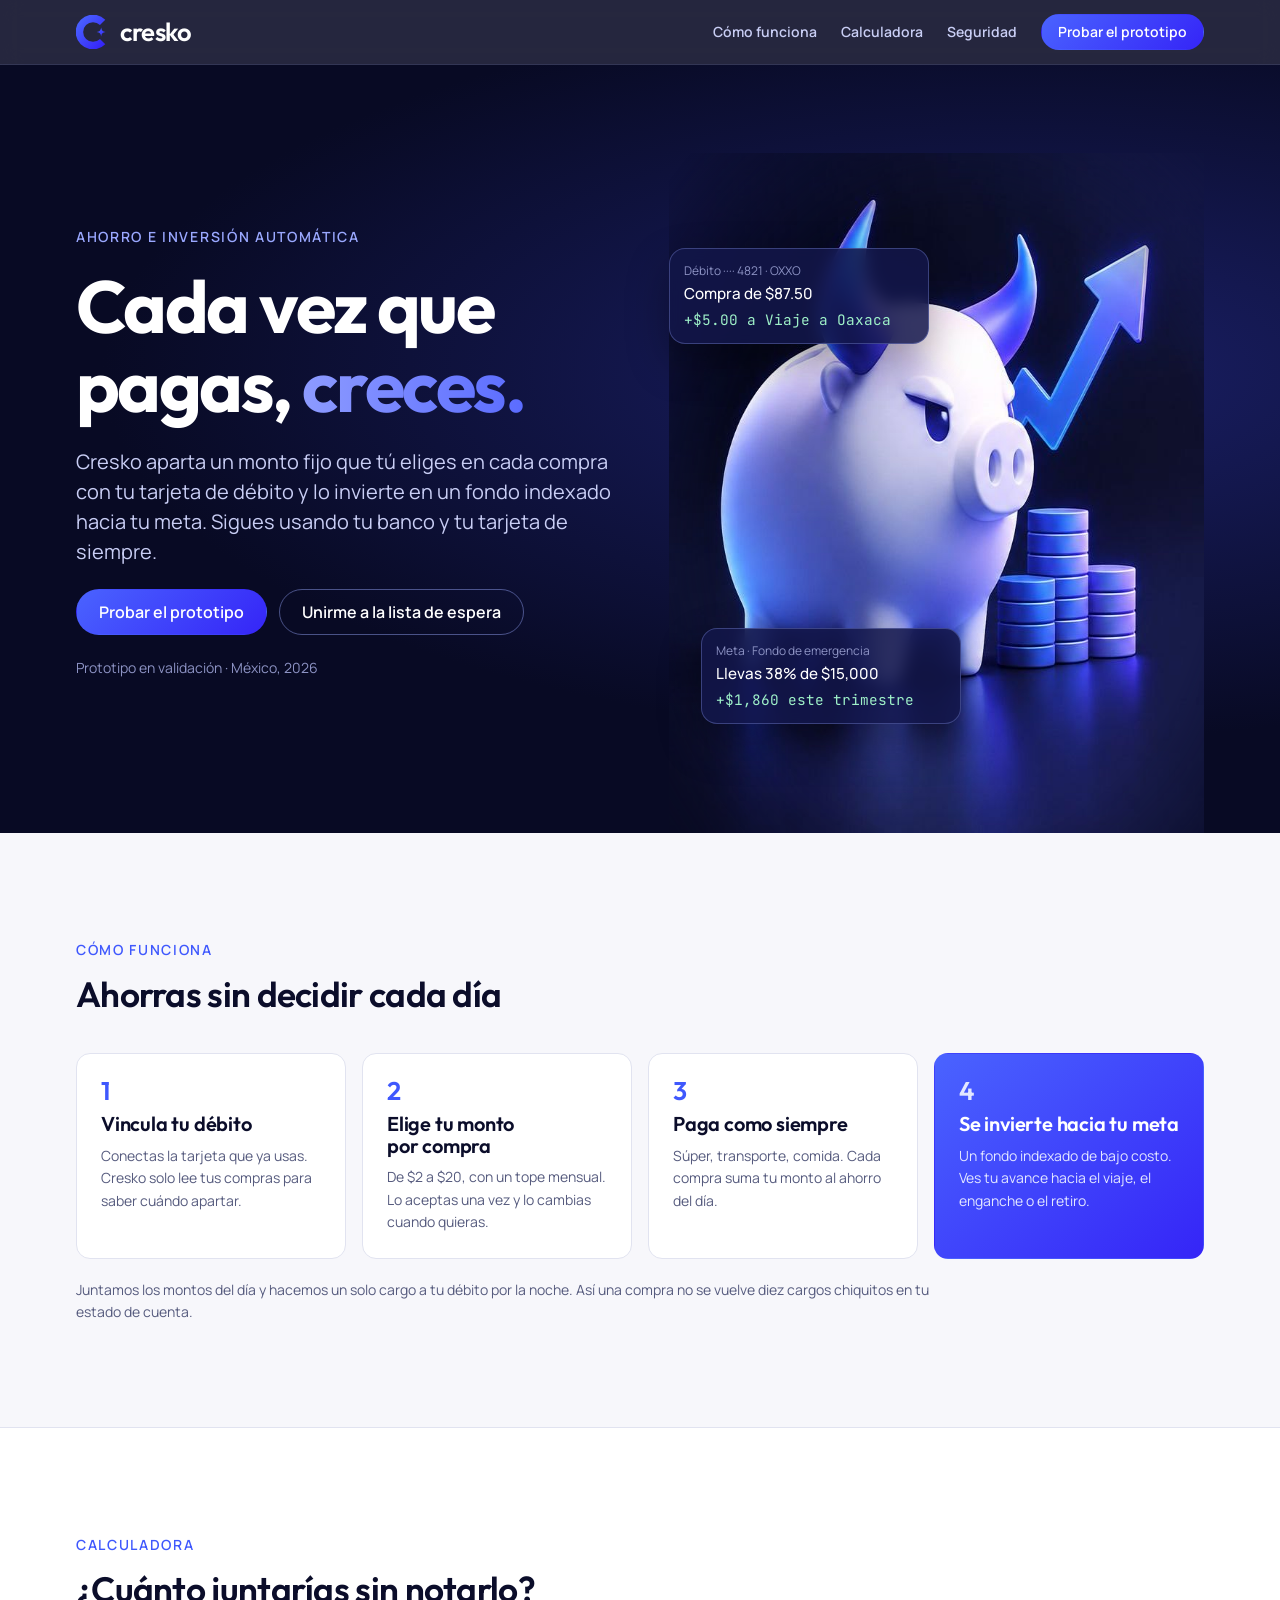
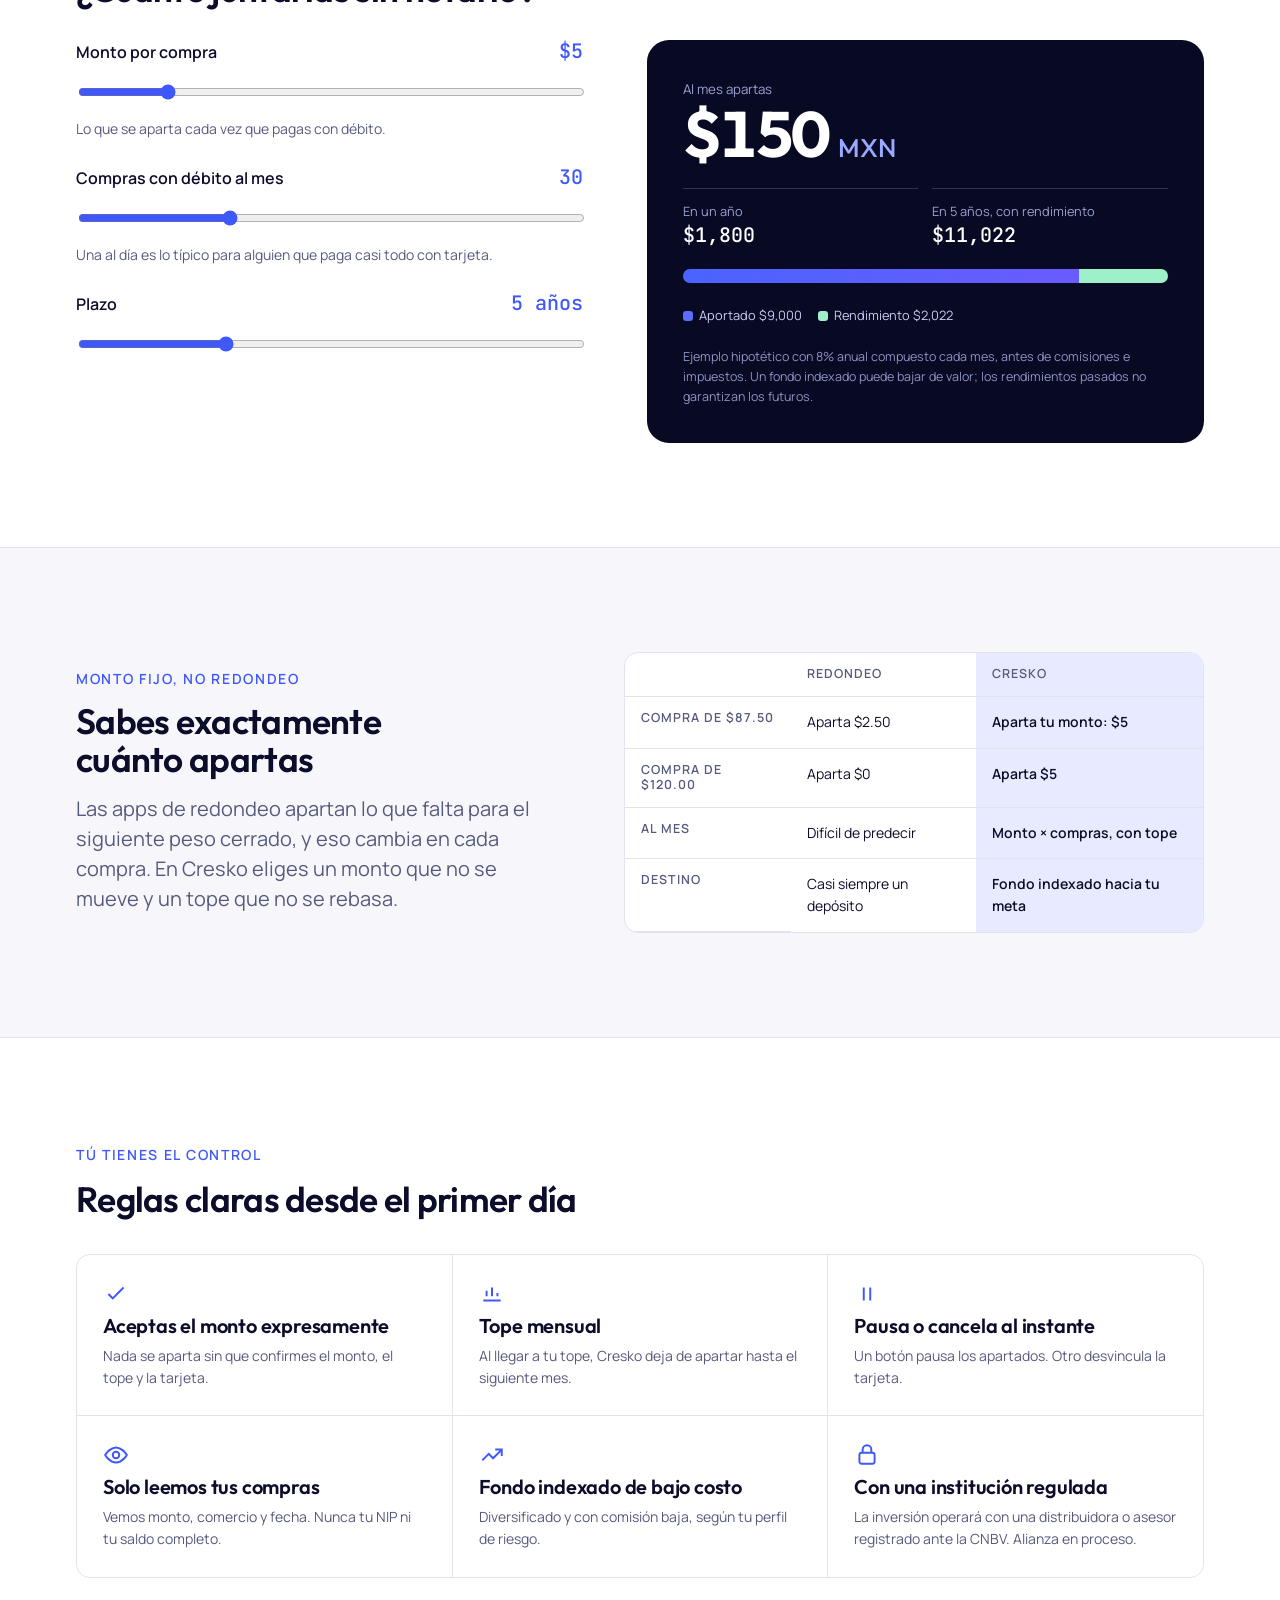
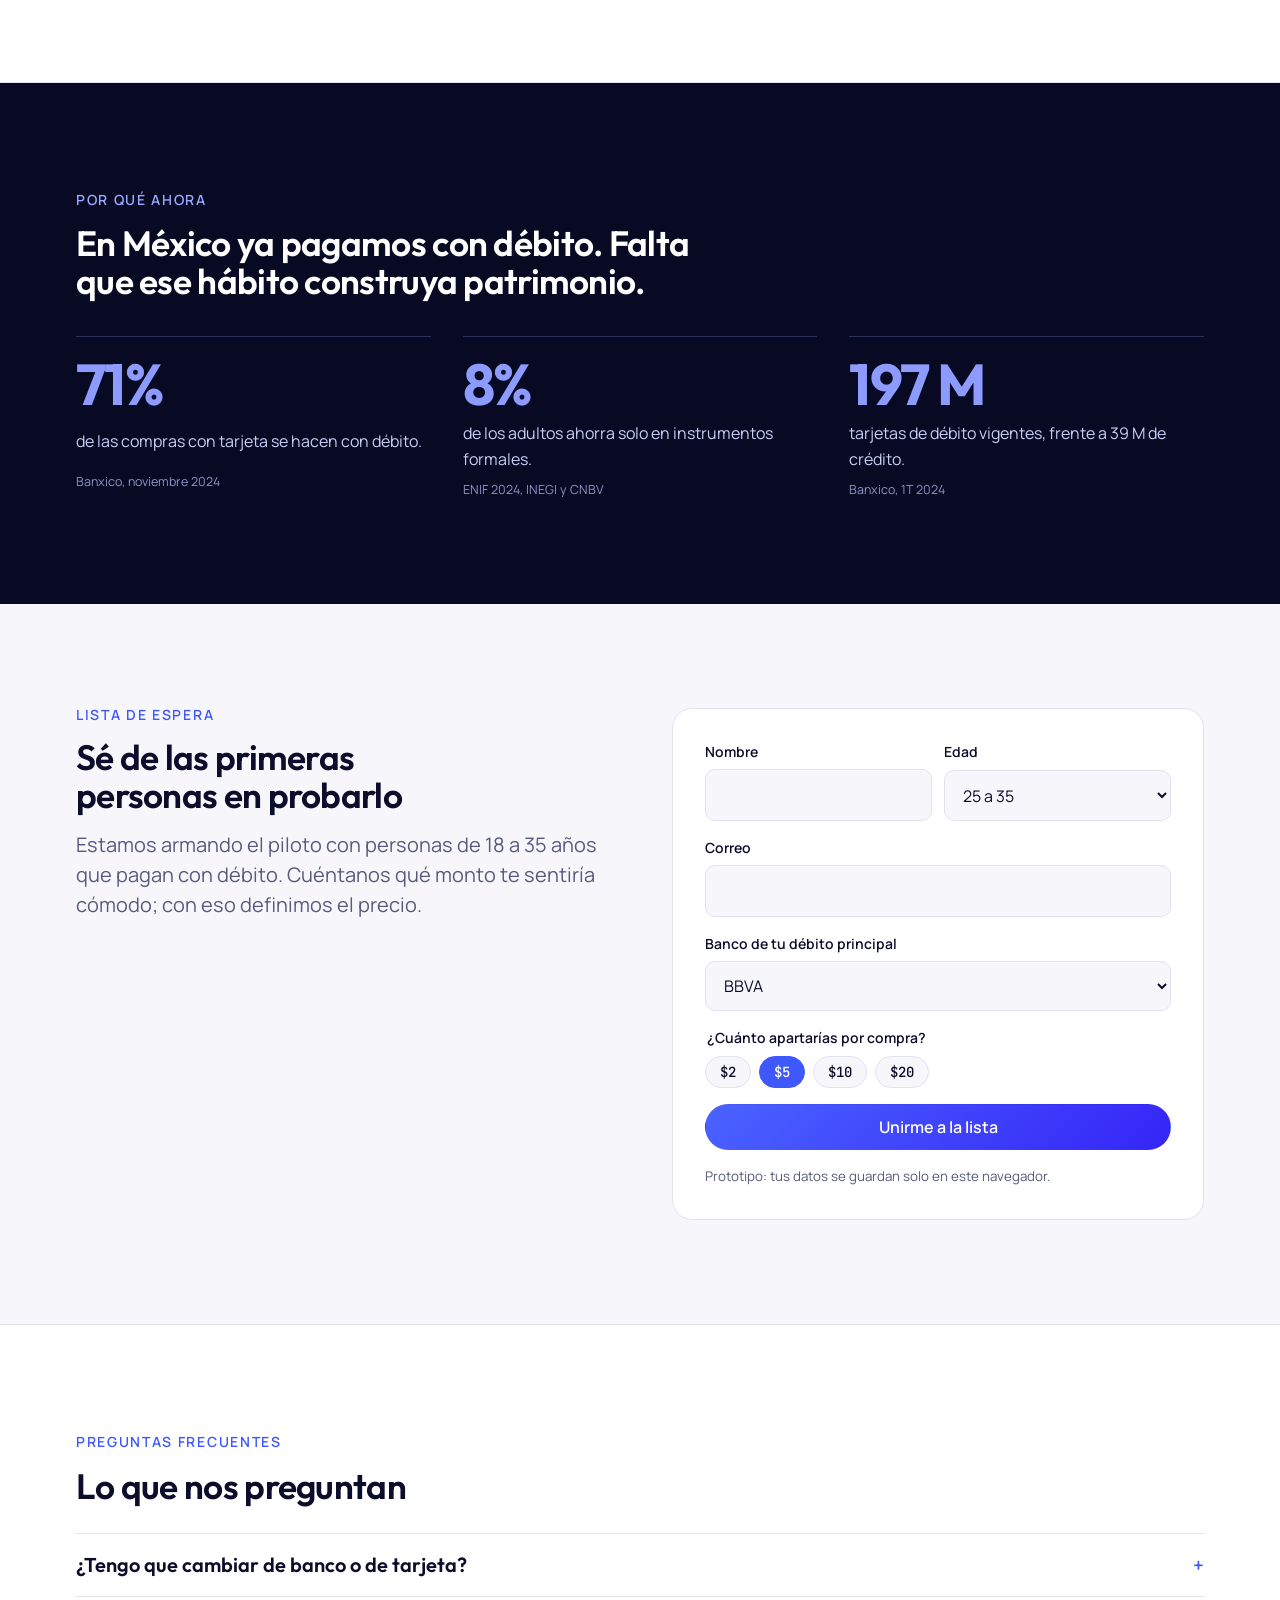
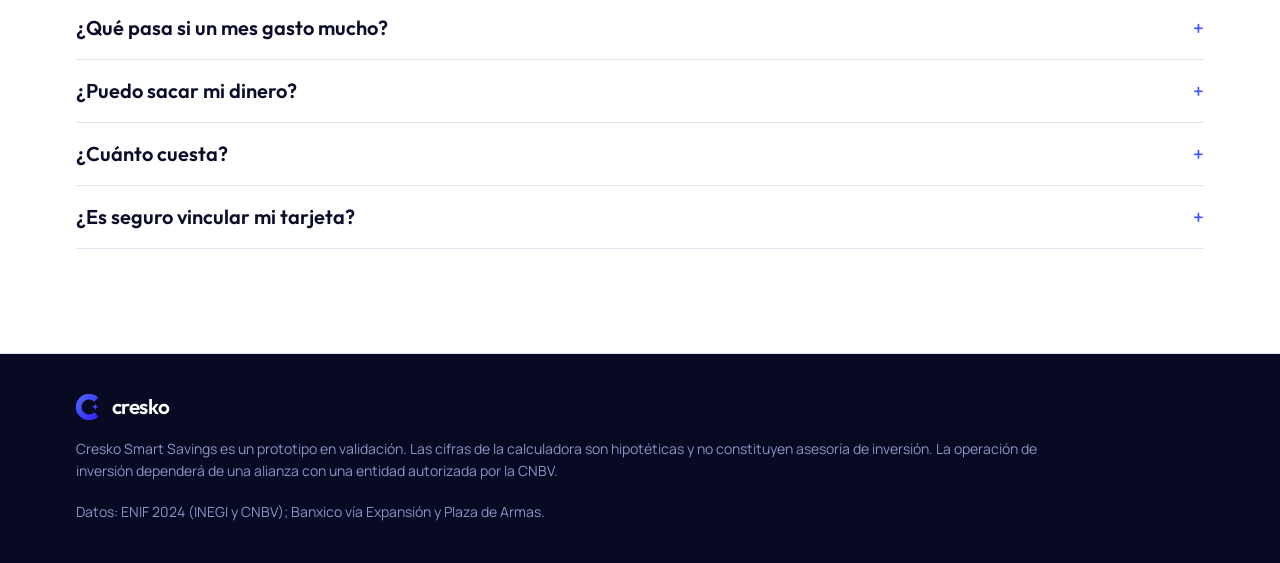
==== index.html @ 0ebad661 "Sitio web y MVP de Cresko Smart Savings (propuesta 3: vincular débito existente) Landing con calcula" ====
<!doctype html>
<html lang="es">
<head>
<meta charset="utf-8">
<meta name="viewport" content="width=device-width, initial-scale=1, viewport-fit=cover">
<title>Cresko Smart Savings</title>
<meta name="claude:viewport-fit-sides" content="cover">
<meta name="description" content="Cresko aparta un monto fijo que tú eliges en cada compra con débito y lo invierte en un fondo indexado hacia tu meta.">
<link rel="icon" href="assets/logo-mark.svg" type="image/svg+xml">
<link rel="preconnect" href="https://fonts.googleapis.com">
<link rel="preconnect" href="https://fonts.gstatic.com" crossorigin>
<link rel="stylesheet" href="https://fonts.googleapis.com/css2?family=Outfit:wght@400;500;600;700&family=Manrope:wght@400;500;600;700&family=JetBrains+Mono:wght@500&display=swap">
<style>
/* Layout: banda nocturna con la mascota como tesis, luego secciones claras en una retícula de 12 columnas; la calculadora es el momento interactivo. */
:root {
  --navy: #080A24;        /* noche Cresko: fondo de la mascota */
  --navy-2: #13174A;
  --blue: #3F58FD;        /* azul Cresko */
  --violet: #3525F7;      /* índigo del logo */
  --glow: #9AA8FF;
  --paper: #F7F7FB;
  --surface: #FFFFFF;
  --ink: #0B0D2A;
  --muted: #565B7E;
  --line: #E1E3F0;
  --accent: var(--blue);
  --accent-soft: #E8EBFF;
  --on-accent: #FFFFFF;
  --good: #11865B;
  --font-display: "Outfit", "Avenir Next", "Segoe UI", system-ui, sans-serif;
  --font-body: "Manrope", "Segoe UI", system-ui, sans-serif;
  --font-data: "JetBrains Mono", ui-monospace, "SFMono-Regular", Menlo, monospace;
  --step--1: 0.875rem; --step-0: 1rem; --step-1: 1.25rem; --step-2: 1.6rem; --step-3: 2.2rem; --step-4: clamp(2.6rem, 6vw, 4.6rem);
  --r: 14px;
}
@media (prefers-color-scheme: dark) {
  :root:not([data-theme="light"]) {
    --paper: #0A0C22; --surface: #12153A; --ink: #EEF0FF; --muted: #A3A8CC; --line: #262A5C;
    --accent: #6F82FF; --accent-soft: #1C2160; --good: #3DD69A; color-scheme: dark;
  }
}
:root[data-theme="dark"] {
  --paper: #0A0C22; --surface: #12153A; --ink: #EEF0FF; --muted: #A3A8CC; --line: #262A5C;
  --accent: #6F82FF; --accent-soft: #1C2160; --good: #3DD69A; color-scheme: dark;
}
* { box-sizing: border-box; }
[hidden] { display: none !important; }
html { scroll-behavior: smooth; }
@media (prefers-reduced-motion: reduce) { html { scroll-behavior: auto; } *, *::before, *::after { animation: none !important; transition: none !important; } }
body { margin: 0; background: var(--paper); color: var(--ink); font: 400 var(--step-0)/1.6 var(--font-body); -webkit-font-smoothing: antialiased; }
img { max-width: 100%; display: block; }
a { color: inherit; }
h1, h2, h3 { font-family: var(--font-display); font-weight: 600; line-height: 1.08; letter-spacing: -0.02em; margin: 0; text-wrap: balance; }
h2 { font-size: var(--step-3); }
h3 { font-size: var(--step-1); letter-spacing: -0.01em; }
p { margin: 0; }
.wrap { max-width: 1160px; margin: 0 auto; padding-left: max(16px, env(safe-area-inset-left, 0px)); padding-right: max(16px, env(safe-area-inset-right, 0px)); }
.eyebrow { font: 600 var(--step--1)/1 var(--font-body); letter-spacing: 0.12em; text-transform: uppercase; color: var(--accent); }
.lede { color: var(--muted); font-size: var(--step-1); line-height: 1.5; max-width: 34em; }
.btn { display: inline-flex; align-items: center; gap: 8px; padding: 14px 22px; border-radius: 999px; font: 600 var(--step-0)/1 var(--font-body); text-decoration: none; border: 1.5px solid transparent; cursor: pointer; transition: transform .15s ease, background .15s ease; }
.btn:hover { transform: translateY(-1px); }
.btn:focus-visible, input:focus-visible, select:focus-visible, summary:focus-visible { outline: 3px solid var(--glow); outline-offset: 2px; }
.btn-primary { background: linear-gradient(135deg, #4A63FF, var(--violet)); color: #fff; }
.btn-ghost { border-color: rgba(154,168,255,.45); color: #fff; }
.btn-line { border-color: var(--line); color: var(--ink); background: var(--surface); }
section { padding-block: clamp(56px, 9vw, 104px); }

/* Header */
.top { position: sticky; top: env(safe-area-inset-top, 0px); z-index: 10; background: color-mix(in srgb, var(--navy) 88%, transparent); backdrop-filter: blur(10px); border-bottom: 1px solid rgba(154,168,255,.12); }
.top .wrap { display: flex; align-items: center; justify-content: space-between; gap: 16px; padding-block: 14px; }
.brand { display: flex; align-items: center; gap: 10px; text-decoration: none; color: #fff; font: 600 1.6rem/1 var(--font-display); letter-spacing: -0.03em; }
.brand img { width: 34px; height: 34px; }
.top nav { display: flex; gap: 24px; align-items: center; }
.top nav a { color: #C9CEF5; text-decoration: none; font-size: var(--step--1); font-weight: 600; }
.top nav a:hover { color: #fff; }
.top nav .btn { padding: 10px 16px; font-size: var(--step--1); color: #fff; }
@media (max-width: 760px) { .top nav a:not(.btn) { display: none; } }

/* Hero */
.hero { background: radial-gradient(120% 80% at 80% 40%, #1A1F66 0%, var(--navy) 60%); color: #fff; padding-block: clamp(40px, 7vw, 88px) 0; overflow: hidden; }
.hero .wrap { display: grid; grid-template-columns: 1.05fr 1fr; gap: 32px; align-items: center; }
.hero-copy { display: grid; gap: 22px; min-width: 0; padding-bottom: clamp(40px, 6vw, 80px); }
.hero .eyebrow { color: var(--glow); }
.hero h1 { font-size: var(--step-4); font-weight: 700; letter-spacing: -0.035em; }
.hero h1 em { font-style: normal; background: linear-gradient(90deg, #8D9BFF, #5B6CFF); -webkit-background-clip: text; background-clip: text; color: transparent; }
.hero p { color: #C9CEF5; font-size: var(--step-1); line-height: 1.5; max-width: 30em; }
.cta-row { display: flex; flex-wrap: wrap; gap: 12px; }
.hero-note { font-size: var(--step--1); color: #8D93C4; }
.hero-art { position: relative; min-width: 0; align-self: end; }
.hero-art img { width: 100%; max-width: 560px; margin-left: auto; mask-image: radial-gradient(75% 75% at 55% 55%, #000 62%, transparent 100%); -webkit-mask-image: radial-gradient(75% 75% at 55% 55%, #000 62%, transparent 100%); }
.ping { position: absolute; left: 0; top: 14%; background: rgba(19,23,74,.86); border: 1px solid rgba(154,168,255,.3); backdrop-filter: blur(8px); border-radius: 16px; padding: 12px 14px; display: grid; gap: 4px; width: min(260px, 70%); box-shadow: 0 18px 40px rgba(0,0,0,.35); animation: rise .7s .3s both ease-out; }
.ping.two { top: auto; bottom: 16%; left: 6%; animation-delay: .6s; }
.ping small { color: #8D93C4; font-size: 0.75rem; }
.ping b { font: 500 0.95rem/1.3 var(--font-body); color: #fff; }
.ping .amt { font-family: var(--font-data); color: #9EF0C8; font-size: 0.9rem; }
@keyframes rise { from { transform: translateY(10px); } to { transform: none; } }
@media (max-width: 860px) { .hero .wrap { grid-template-columns: 1fr; } .hero-copy { padding-bottom: 0; } .hero-art img { margin: 0 auto; } }

/* Steps */
.steps { display: grid; grid-template-columns: repeat(4, 1fr); gap: 16px; margin-top: 40px; counter-reset: s; }
.step { background: var(--surface); border: 1px solid var(--line); border-radius: var(--r); padding: 24px; display: grid; gap: 10px; align-content: start; min-width: 0; }
.step::before { counter-increment: s; content: counter(s); font: 600 var(--step-2)/1 var(--font-display); color: var(--accent); }
.step p { color: var(--muted); font-size: var(--step--1); }
.step.final { background: linear-gradient(140deg, #4A63FF, var(--violet)); border-color: transparent; color: #fff; }
.step.final::before, .step.final p { color: #E3E7FF; }
@media (max-width: 900px) { .steps { grid-template-columns: repeat(2, 1fr); } }
@media (max-width: 520px) { .steps { grid-template-columns: 1fr; } }
.batch-note { margin-top: 20px; color: var(--muted); font-size: var(--step--1); max-width: 62em; }

/* Calculadora */
.calc { background: var(--surface); border-block: 1px solid var(--line); }
.calc-grid { display: grid; grid-template-columns: 1fr 1.1fr; gap: clamp(24px, 5vw, 64px); align-items: start; margin-top: 32px; }
.controls { display: grid; gap: 26px; min-width: 0; }
.ctl { display: grid; gap: 10px; }
.ctl-head { display: flex; justify-content: space-between; align-items: baseline; gap: 12px; }
.ctl label { font-weight: 600; }
.ctl output { font: 500 var(--step-1)/1 var(--font-data); color: var(--accent); font-variant-numeric: tabular-nums; }
.ctl small { color: var(--muted); font-size: var(--step--1); }
input[type=range] { width: 100%; accent-color: var(--blue); height: 28px; }
.result { background: var(--navy); color: #fff; border-radius: 22px; padding: clamp(22px, 4vw, 36px); display: grid; gap: 22px; min-width: 0; }
.result .big { font: 700 clamp(2.6rem, 7vw, 4rem)/1 var(--font-display); letter-spacing: -0.03em; font-variant-numeric: tabular-nums; }
.result .big span { font-size: 0.4em; color: var(--glow); font-weight: 500; letter-spacing: 0; }
.kpis { display: grid; grid-template-columns: repeat(2, 1fr); gap: 14px; }
.kpi { border-top: 1px solid rgba(154,168,255,.25); padding-top: 12px; display: grid; gap: 2px; }
.kpi small { color: #9AA0D0; font-size: 0.8rem; }
.kpi b { font: 500 var(--step-1)/1.2 var(--font-data); font-variant-numeric: tabular-nums; }
.bar { display: flex; height: 14px; border-radius: 999px; overflow: hidden; background: #1E2363; }
.bar i { display: block; height: 100%; }
.bar .in { background: linear-gradient(90deg, #4A63FF, #6A5BFF); }
.bar .gr { background: #9EF0C8; }
.legend { display: flex; flex-wrap: wrap; gap: 16px; font-size: 0.8rem; color: #C9CEF5; }
.legend span::before { content: ""; display: inline-block; width: 10px; height: 10px; border-radius: 3px; margin-right: 6px; vertical-align: -1px; background: #5B6CFF; }
.legend span.g::before { background: #9EF0C8; }
.fine { font-size: 0.78rem; color: #8D93C4; }
@media (max-width: 860px) { .calc-grid { grid-template-columns: 1fr; } }

/* Comparación */
.split { display: grid; grid-template-columns: 1fr 1.2fr; gap: clamp(24px, 5vw, 64px); align-items: center; }
.split > * { min-width: 0; }
.table-wrap { overflow-x: auto; border: 1px solid var(--line); border-radius: var(--r); background: var(--surface); }
table { border-collapse: collapse; width: 100%; min-width: 460px; font-size: var(--step--1); }
th, td { text-align: left; padding: 14px 16px; border-bottom: 1px solid var(--line); vertical-align: top; }
tr:last-child td { border-bottom: 0; }
th { font: 600 0.78rem/1.2 var(--font-body); letter-spacing: .08em; text-transform: uppercase; color: var(--muted); }
th.us, td.us { background: var(--accent-soft); }
td.us { font-weight: 600; }
@media (max-width: 860px) { .split { grid-template-columns: minmax(0, 1fr); } }
@media (max-width: 520px) { table { min-width: 0; } th, td { padding: 12px 10px; } }

/* Confianza */
.trust { display: grid; grid-template-columns: repeat(3, 1fr); gap: 1px; background: var(--line); border: 1px solid var(--line); border-radius: var(--r); overflow: hidden; margin-top: 36px; }
.trust div { background: var(--surface); padding: 26px; display: grid; gap: 8px; align-content: start; }
.trust p { color: var(--muted); font-size: var(--step--1); }
.trust svg { width: 26px; height: 26px; color: var(--accent); }
@media (max-width: 860px) { .trust { grid-template-columns: 1fr 1fr; } }
@media (max-width: 520px) { .trust { grid-template-columns: 1fr; } }

/* Datos */
.data { background: var(--navy); color: #fff; }
.data .eyebrow { color: var(--glow); }
.figs { display: grid; grid-template-columns: repeat(3, 1fr); gap: 32px; margin-top: 36px; }
.fig { display: grid; gap: 8px; border-top: 1px solid rgba(154,168,255,.25); padding-top: 18px; }
.fig b { font: 700 clamp(2.6rem, 6vw, 3.6rem)/1 var(--font-display); letter-spacing: -0.03em; color: #8D9BFF; }
.fig p { color: #C9CEF5; }
.fig small { color: #8D93C4; font-size: 0.78rem; }
@media (max-width: 760px) { .figs { grid-template-columns: 1fr; gap: 24px; } }

/* Lista de espera */
.wait { display: grid; grid-template-columns: 1fr 1fr; gap: clamp(24px, 5vw, 64px); align-items: start; }
.wait > * { min-width: 0; }
form { background: var(--surface); border: 1px solid var(--line); border-radius: 20px; padding: clamp(20px, 4vw, 32px); display: grid; gap: 16px; }
.field { display: grid; gap: 6px; }
.field label { font-weight: 600; font-size: var(--step--1); }
.field input, .field select { font: inherit; padding: 12px 14px; border-radius: 10px; border: 1px solid var(--line); background: var(--paper); color: var(--ink); width: 100%; }
.row2 { display: grid; grid-template-columns: 1fr 1fr; gap: 12px; }
@media (max-width: 520px) { .row2 { grid-template-columns: 1fr; } .wait { grid-template-columns: 1fr; } }
@media (max-width: 860px) { .wait { grid-template-columns: 1fr; } }
.chips { display: flex; flex-wrap: wrap; gap: 8px; position: relative; }
.chips input { position: absolute; left: 0; top: 0; width: 1px; height: 1px; opacity: 0; pointer-events: none; }
.chips label { padding: 8px 14px; border-radius: 999px; border: 1px solid var(--line); cursor: pointer; font: 500 var(--step--1)/1 var(--font-data); background: var(--paper); }
.chips input:checked + label { background: var(--accent); border-color: var(--accent); color: var(--on-accent); }
.chips input:focus-visible + label { outline: 3px solid var(--glow); outline-offset: 2px; }
.ok { display: flex; gap: 12px; align-items: center; padding: 14px; border-radius: 12px; background: var(--accent-soft); font-weight: 600; }
.err { color: #C3373B; font-size: var(--step--1); }

/* FAQ */
.faq { display: grid; gap: 0; margin-top: 28px; border-top: 1px solid var(--line); }
details { border-bottom: 1px solid var(--line); padding-block: 18px; }
summary { cursor: pointer; font: 600 var(--step-1)/1.3 var(--font-display); list-style: none; display: flex; justify-content: space-between; gap: 16px; }
summary::after { content: "+"; color: var(--accent); font-weight: 400; }
details[open] summary::after { content: "–"; }
details p { color: var(--muted); margin-top: 10px; max-width: 62em; }

footer { background: var(--navy); color: #8D93C4; font-size: var(--step--1); padding-block: 40px; }
footer .wrap { display: grid; gap: 18px; }
footer .brand { font-size: 1.3rem; }
footer p { max-width: 70em; }
</style>
</head>
<body>

<header class="top">
  <div class="wrap">
    <a class="brand" href="#inicio" aria-label="Cresko, inicio"><img src="assets/logo-mark.svg" alt="">cresko</a>
    <nav aria-label="Principal">
      <a href="#como-funciona">Cómo funciona</a>
      <a href="#calculadora">Calculadora</a>
      <a href="#confianza">Seguridad</a>
      <a class="btn btn-primary" href="app/index.html">Probar el prototipo</a>
    </nav>
  </div>
</header>

<main id="inicio">
  <section class="hero" aria-labelledby="h-hero">
    <div class="wrap">
      <div class="hero-copy">
        <span class="eyebrow">Ahorro e inversión automática</span>
        <h1 id="h-hero">Cada vez que pagas, <em>creces.</em></h1>
        <p>Cresko aparta un monto fijo que tú eliges en cada compra con tu tarjeta de débito y lo invierte en un fondo indexado hacia tu meta. Sigues usando tu banco y tu tarjeta de siempre.</p>
        <div class="cta-row">
          <a class="btn btn-primary" href="app/index.html">Probar el prototipo</a>
          <a class="btn btn-ghost" href="#lista">Unirme a la lista de espera</a>
        </div>
        <span class="hero-note">Prototipo en validación · México, 2026</span>
      </div>
      <div class="hero-art">
        <img src="assets/mascota.jpg" alt="La mascota de Cresko: una alcancía con cuernos de toro junto a pilas de monedas y una flecha que sube" width="736" height="680">
        <div class="ping" aria-hidden="true">
          <small>Débito ···· 4821 · OXXO</small>
          <b>Compra de $87.50</b>
          <span class="amt">+$5.00 a Viaje a Oaxaca</span>
        </div>
        <div class="ping two" aria-hidden="true">
          <small>Meta · Fondo de emergencia</small>
          <b>Llevas 38% de $15,000</b>
          <span class="amt">+$1,860 este trimestre</span>
        </div>
      </div>
    </div>
  </section>

  <section id="como-funciona" aria-labelledby="h-how">
    <div class="wrap">
      <span class="eyebrow">Cómo funciona</span>
      <h2 id="h-how" style="margin-top:12px">Ahorras sin decidir cada día</h2>
      <div class="steps">
        <div class="step"><h3>Vincula tu débito</h3><p>Conectas la tarjeta que ya usas. Cresko solo lee tus compras para saber cuándo apartar.</p></div>
        <div class="step"><h3>Elige tu monto por compra</h3><p>De $2 a $20, con un tope mensual. Lo aceptas una vez y lo cambias cuando quieras.</p></div>
        <div class="step"><h3>Paga como siempre</h3><p>Súper, transporte, comida. Cada compra suma tu monto al ahorro del día.</p></div>
        <div class="step final"><h3>Se invierte hacia tu meta</h3><p>Un fondo indexado de bajo costo. Ves tu avance hacia el viaje, el enganche o el retiro.</p></div>
      </div>
      <p class="batch-note">Juntamos los montos del día y hacemos un solo cargo a tu débito por la noche. Así una compra no se vuelve diez cargos chiquitos en tu estado de cuenta.</p>
    </div>
  </section>

  <section id="calculadora" class="calc" aria-labelledby="h-calc">
    <div class="wrap">
      <span class="eyebrow">Calculadora</span>
      <h2 id="h-calc" style="margin-top:12px">¿Cuánto juntarías sin notarlo?</h2>
      <div class="calc-grid">
        <div class="controls">
          <div class="ctl">
            <div class="ctl-head"><label for="fee">Monto por compra</label><output id="fee-out" for="fee">$5</output></div>
            <input id="fee" type="range" min="2" max="20" step="1" value="5">
            <small>Lo que se aparta cada vez que pagas con débito.</small>
          </div>
          <div class="ctl">
            <div class="ctl-head"><label for="buys">Compras con débito al mes</label><output id="buys-out" for="buys">30</output></div>
            <input id="buys" type="range" min="5" max="90" step="1" value="30">
            <small>Una al día es lo típico para alguien que paga casi todo con tarjeta.</small>
          </div>
          <div class="ctl">
            <div class="ctl-head"><label for="years">Plazo</label><output id="years-out" for="years">5 años</output></div>
            <input id="years" type="range" min="1" max="15" step="1" value="5">
          </div>
        </div>
        <div class="result" aria-live="polite">
          <div>
            <small style="color:#9AA0D0">Al mes apartas</small>
            <div class="big" id="r-month">$150 <span>MXN</span></div>
          </div>
          <div class="kpis">
            <div class="kpi"><small>En un año</small><b id="r-year">$1,800</b></div>
            <div class="kpi"><small id="r-label">En 5 años, con rendimiento</small><b id="r-fv">$10,900</b></div>
          </div>
          <div class="bar" role="img" id="r-bar" aria-label="Proporción entre lo aportado y el rendimiento"><i class="in" id="b-in" style="width:80%"></i><i class="gr" id="b-gr" style="width:20%"></i></div>
          <div class="legend"><span id="l-in">Aportado $9,000</span><span class="g" id="l-gr">Rendimiento $1,900</span></div>
          <p class="fine">Ejemplo hipotético con 8% anual compuesto cada mes, antes de comisiones e impuestos. Un fondo indexado puede bajar de valor; los rendimientos pasados no garantizan los futuros.</p>
        </div>
      </div>
    </div>
  </section>

  <section aria-labelledby="h-vs">
    <div class="wrap split">
      <div style="display:grid;gap:16px">
        <span class="eyebrow">Monto fijo, no redondeo</span>
        <h2 id="h-vs">Sabes exactamente cuánto apartas</h2>
        <p class="lede">Las apps de redondeo apartan lo que falta para el siguiente peso cerrado, y eso cambia en cada compra. En Cresko eliges un monto que no se mueve y un tope que no se rebasa.</p>
      </div>
      <div class="table-wrap">
        <table>
          <thead><tr><th scope="col"></th><th scope="col">Redondeo</th><th scope="col" class="us">Cresko</th></tr></thead>
          <tbody>
            <tr><th scope="row">Compra de $87.50</th><td>Aparta $2.50</td><td class="us">Aparta tu monto: $5</td></tr>
            <tr><th scope="row">Compra de $120.00</th><td>Aparta $0</td><td class="us">Aparta $5</td></tr>
            <tr><th scope="row">Al mes</th><td>Difícil de predecir</td><td class="us">Monto × compras, con tope</td></tr>
            <tr><th scope="row">Destino</th><td>Casi siempre un depósito</td><td class="us">Fondo indexado hacia tu meta</td></tr>
          </tbody>
        </table>
      </div>
    </div>
  </section>

  <section id="confianza" class="calc" aria-labelledby="h-trust">
    <div class="wrap">
      <span class="eyebrow">Tú tienes el control</span>
      <h2 id="h-trust" style="margin-top:12px">Reglas claras desde el primer día</h2>
      <div class="trust">
        <div>
          <svg viewBox="0 0 24 24" fill="none" stroke="currentColor" stroke-width="1.8" aria-hidden="true"><path d="M5 12l4 4 10-10"/></svg>
          <h3>Aceptas el monto expresamente</h3><p>Nada se aparta sin que confirmes el monto, el tope y la tarjeta.</p>
        </div>
        <div>
          <svg viewBox="0 0 24 24" fill="none" stroke="currentColor" stroke-width="1.8" aria-hidden="true"><path d="M4 18h16M7 14V9m5 5V6m5 8v-3"/></svg>
          <h3>Tope mensual</h3><p>Al llegar a tu tope, Cresko deja de apartar hasta el siguiente mes.</p>
        </div>
        <div>
          <svg viewBox="0 0 24 24" fill="none" stroke="currentColor" stroke-width="1.8" aria-hidden="true"><path d="M9 6v12M15 6v12"/></svg>
          <h3>Pausa o cancela al instante</h3><p>Un botón pausa los apartados. Otro desvincula la tarjeta.</p>
        </div>
        <div>
          <svg viewBox="0 0 24 24" fill="none" stroke="currentColor" stroke-width="1.8" aria-hidden="true"><circle cx="12" cy="12" r="3"/><path d="M2 12s4-7 10-7 10 7 10 7-4 7-10 7S2 12 2 12z"/></svg>
          <h3>Solo leemos tus compras</h3><p>Vemos monto, comercio y fecha. Nunca tu NIP ni tu saldo completo.</p>
        </div>
        <div>
          <svg viewBox="0 0 24 24" fill="none" stroke="currentColor" stroke-width="1.8" aria-hidden="true"><path d="M3 17l6-6 4 4 8-8M15 7h6v6"/></svg>
          <h3>Fondo indexado de bajo costo</h3><p>Diversificado y con comisión baja, según tu perfil de riesgo.</p>
        </div>
        <div>
          <svg viewBox="0 0 24 24" fill="none" stroke="currentColor" stroke-width="1.8" aria-hidden="true"><rect x="5" y="10" width="14" height="10" rx="2"/><path d="M8 10V7a4 4 0 018 0v3"/></svg>
          <h3>Con una institución regulada</h3><p>La inversión operará con una distribuidora o asesor registrado ante la CNBV. Alianza en proceso.</p>
        </div>
      </div>
    </div>
  </section>

  <section class="data" aria-labelledby="h-data">
    <div class="wrap">
      <span class="eyebrow">Por qué ahora</span>
      <h2 id="h-data" style="margin-top:12px">En México ya pagamos con débito. Falta que ese hábito construya patrimonio.</h2>
      <div class="figs">
        <div class="fig"><b>71%</b><p>de las compras con tarjeta se hacen con débito.</p><small>Banxico, noviembre 2024</small></div>
        <div class="fig"><b>8%</b><p>de los adultos ahorra solo en instrumentos formales.</p><small>ENIF 2024, INEGI y CNBV</small></div>
        <div class="fig"><b>197 M</b><p>tarjetas de débito vigentes, frente a 39 M de crédito.</p><small>Banxico, 1T 2024</small></div>
      </div>
    </div>
  </section>

  <section id="lista" aria-labelledby="h-wait">
    <div class="wrap wait">
      <div style="display:grid;gap:16px">
        <span class="eyebrow">Lista de espera</span>
        <h2 id="h-wait">Sé de las primeras personas en probarlo</h2>
        <p class="lede">Estamos armando el piloto con personas de 18 a 35 años que pagan con débito. Cuéntanos qué monto te sentiría cómodo; con eso definimos el precio.</p>
      </div>
      <form id="wait-form" novalidate>
        <div class="row2">
          <div class="field"><label for="w-name">Nombre</label><input id="w-name" name="name" autocomplete="given-name" required></div>
          <div class="field"><label for="w-age">Edad</label>
            <select id="w-age" name="age"><option>18 a 24</option><option selected>25 a 35</option><option>36 a 50</option><option>Más de 50</option></select></div>
        </div>
        <div class="field"><label for="w-email">Correo</label><input id="w-email" name="email" type="email" autocomplete="email" required></div>
        <div class="field"><label for="w-bank">Banco de tu débito principal</label>
          <select id="w-bank" name="bank"><option>BBVA</option><option>Banorte</option><option>Santander</option><option>Banamex</option><option>Nu</option><option>Mercado Pago</option><option>HSBC</option><option>Otro</option></select></div>
        <fieldset class="field" style="border:0;padding:0;margin:0">
          <legend style="font-weight:600;font-size:var(--step--1);margin-bottom:6px">¿Cuánto apartarías por compra?</legend>
          <div class="chips">
            <input type="radio" name="fee" id="f2" value="2"><label for="f2">$2</label>
            <input type="radio" name="fee" id="f5" value="5" checked><label for="f5">$5</label>
            <input type="radio" name="fee" id="f10" value="10"><label for="f10">$10</label>
            <input type="radio" name="fee" id="f20" value="20"><label for="f20">$20</label>
          </div>
        </fieldset>
        <p class="err" id="w-err" hidden></p>
        <button class="btn btn-primary" type="submit" style="justify-content:center">Unirme a la lista</button>
        <div class="ok" id="w-ok" hidden><span>Listo, te anotamos. Te escribiremos cuando abra el piloto.</span></div>
        <small style="color:var(--muted)">Prototipo: tus datos se guardan solo en este navegador.</small>
      </form>
    </div>
  </section>

  <section class="calc" aria-labelledby="h-faq">
    <div class="wrap">
      <span class="eyebrow">Preguntas frecuentes</span>
      <h2 id="h-faq" style="margin-top:12px">Lo que nos preguntan</h2>
      <div class="faq">
        <details><summary>¿Tengo que cambiar de banco o de tarjeta?</summary><p>No. Vinculas la tarjeta de débito que ya usas y sigues pagando igual. Cresko lee tus compras y hace un cargo diario con la suma de tus montos.</p></details>
        <details><summary>¿Qué pasa si un mes gasto mucho?</summary><p>El tope mensual te protege. Si eliges $5 por compra y un tope de $300, nunca apartarás más de $300 en el mes, aunque hagas 100 compras.</p></details>
        <details><summary>¿Puedo sacar mi dinero?</summary><p>Sí. Puedes retirar tu inversión a tu cuenta cuando quieras. El fondo puede valer más o menos que lo que aportaste, según el mercado.</p></details>
        <details><summary>¿Cuánto cuesta?</summary><p>Estamos validando el precio en el piloto: una suscripción mensual baja o un porcentaje anual sobre lo invertido. Te lo diremos antes de que actives nada.</p></details>
        <details><summary>¿Es seguro vincular mi tarjeta?</summary><p>La conexión se hace con un proveedor especializado y tu consentimiento. Cresko nunca ve tu NIP ni tu contraseña bancaria, y puedes desvincular la tarjeta en cualquier momento.</p></details>
      </div>
    </div>
  </section>
</main>

<footer>
  <div class="wrap">
    <a class="brand" href="#inicio"><img src="assets/logo-mark.svg" alt="" style="width:26px;height:26px">cresko</a>
    <p>Cresko Smart Savings es un prototipo en validación. Las cifras de la calculadora son hipotéticas y no constituyen asesoría de inversión. La operación de inversión dependerá de una alianza con una entidad autorizada por la CNBV.</p>
    <p>Datos: ENIF 2024 (INEGI y CNBV); Banxico vía Expansión y Plaza de Armas.</p>
  </div>
</footer>

<script>
(function () {
  var mxn = new Intl.NumberFormat("es-MX", { style: "currency", currency: "MXN", maximumFractionDigits: 0 });
  var $ = function (id) { return document.getElementById(id); };
  var RATE = 0.08;

  function calc() {
    var fee = +$("fee").value, buys = +$("buys").value, years = +$("years").value;
    var month = fee * buys, n = years * 12, i = RATE / 12;
    var fv = month * ((Math.pow(1 + i, n) - 1) / i);
    var paid = month * n, growth = fv - paid;
    $("fee-out").textContent = "$" + fee;
    $("buys-out").textContent = buys;
    $("years-out").textContent = years + (years === 1 ? " año" : " años");
    $("r-month").firstChild.nodeValue = mxn.format(month) + " ";
    $("r-year").textContent = mxn.format(month * 12);
    $("r-label").textContent = "En " + years + (years === 1 ? " año" : " años") + ", con rendimiento";
    $("r-fv").textContent = mxn.format(fv);
    var pin = paid / fv * 100;
    $("b-in").style.width = pin + "%";
    $("b-gr").style.width = (100 - pin) + "%";
    $("l-in").textContent = "Aportado " + mxn.format(paid);
    $("l-gr").textContent = "Rendimiento " + mxn.format(growth);
  }
  ["fee", "buys", "years"].forEach(function (id) { $(id).addEventListener("input", calc); });
  calc();

  var KEY = "cresko.waitlist";
  function load() { try { return JSON.parse(localStorage.getItem(KEY)) || []; } catch (e) { return []; } }
  $("wait-form").addEventListener("submit", function (e) {
    e.preventDefault();
    var f = e.target, err = $("w-err");
    var name = f.name.value.trim(), email = f.email.value.trim();
    if (!name) { err.textContent = "Escribe tu nombre para anotarte."; err.hidden = false; f.name.focus(); return; }
    if (!/^[^\s@]+@[^\s@]+\.[^\s@]+$/.test(email)) { err.textContent = "Revisa tu correo; parece incompleto."; err.hidden = false; f.email.focus(); return; }
    err.hidden = true;
    var list = load();
    list.push({ name: name, email: email, age: f.age.value, bank: f.bank.value, fee: +f.fee.value, at: new Date().toISOString() });
    try { localStorage.setItem(KEY, JSON.stringify(list)); } catch (e2) {}
    $("w-ok").hidden = false;
    f.querySelector("button[type=submit]").hidden = true;
  });
})();
</script>
</body>
</html>
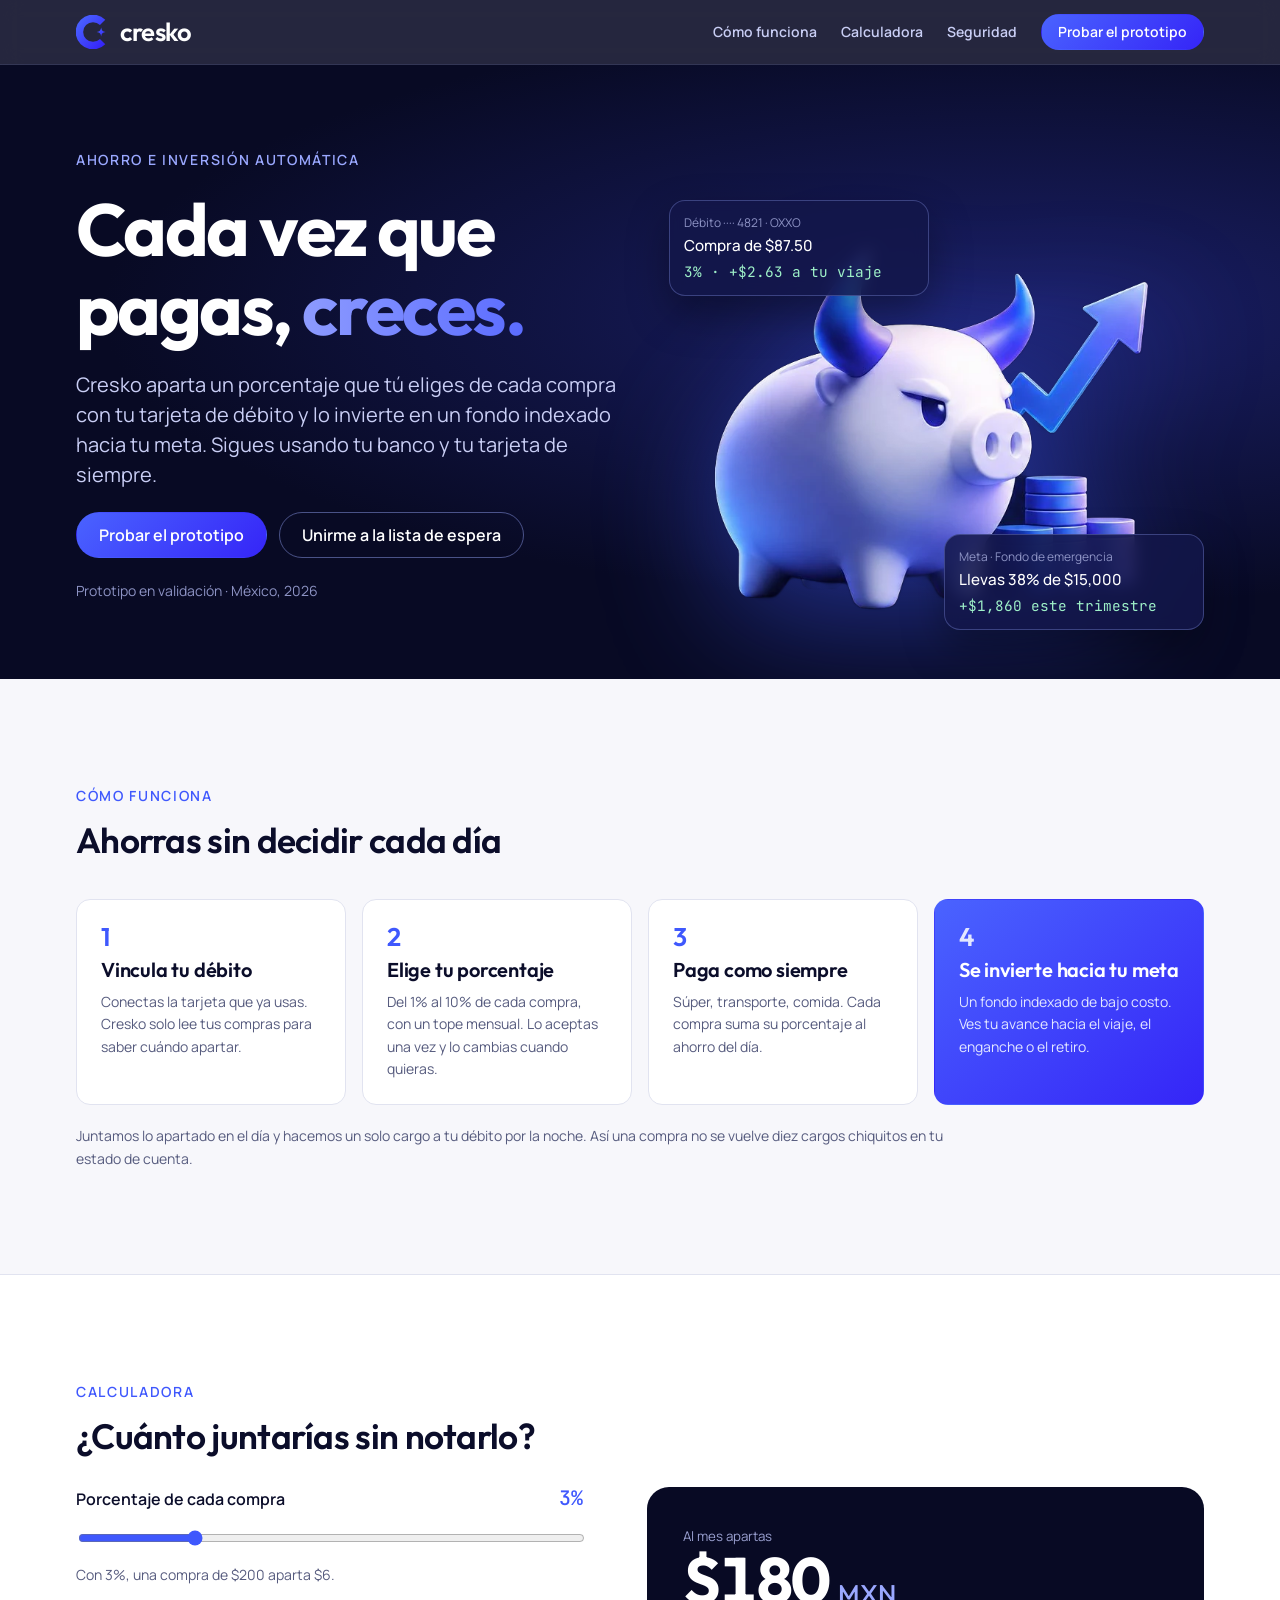
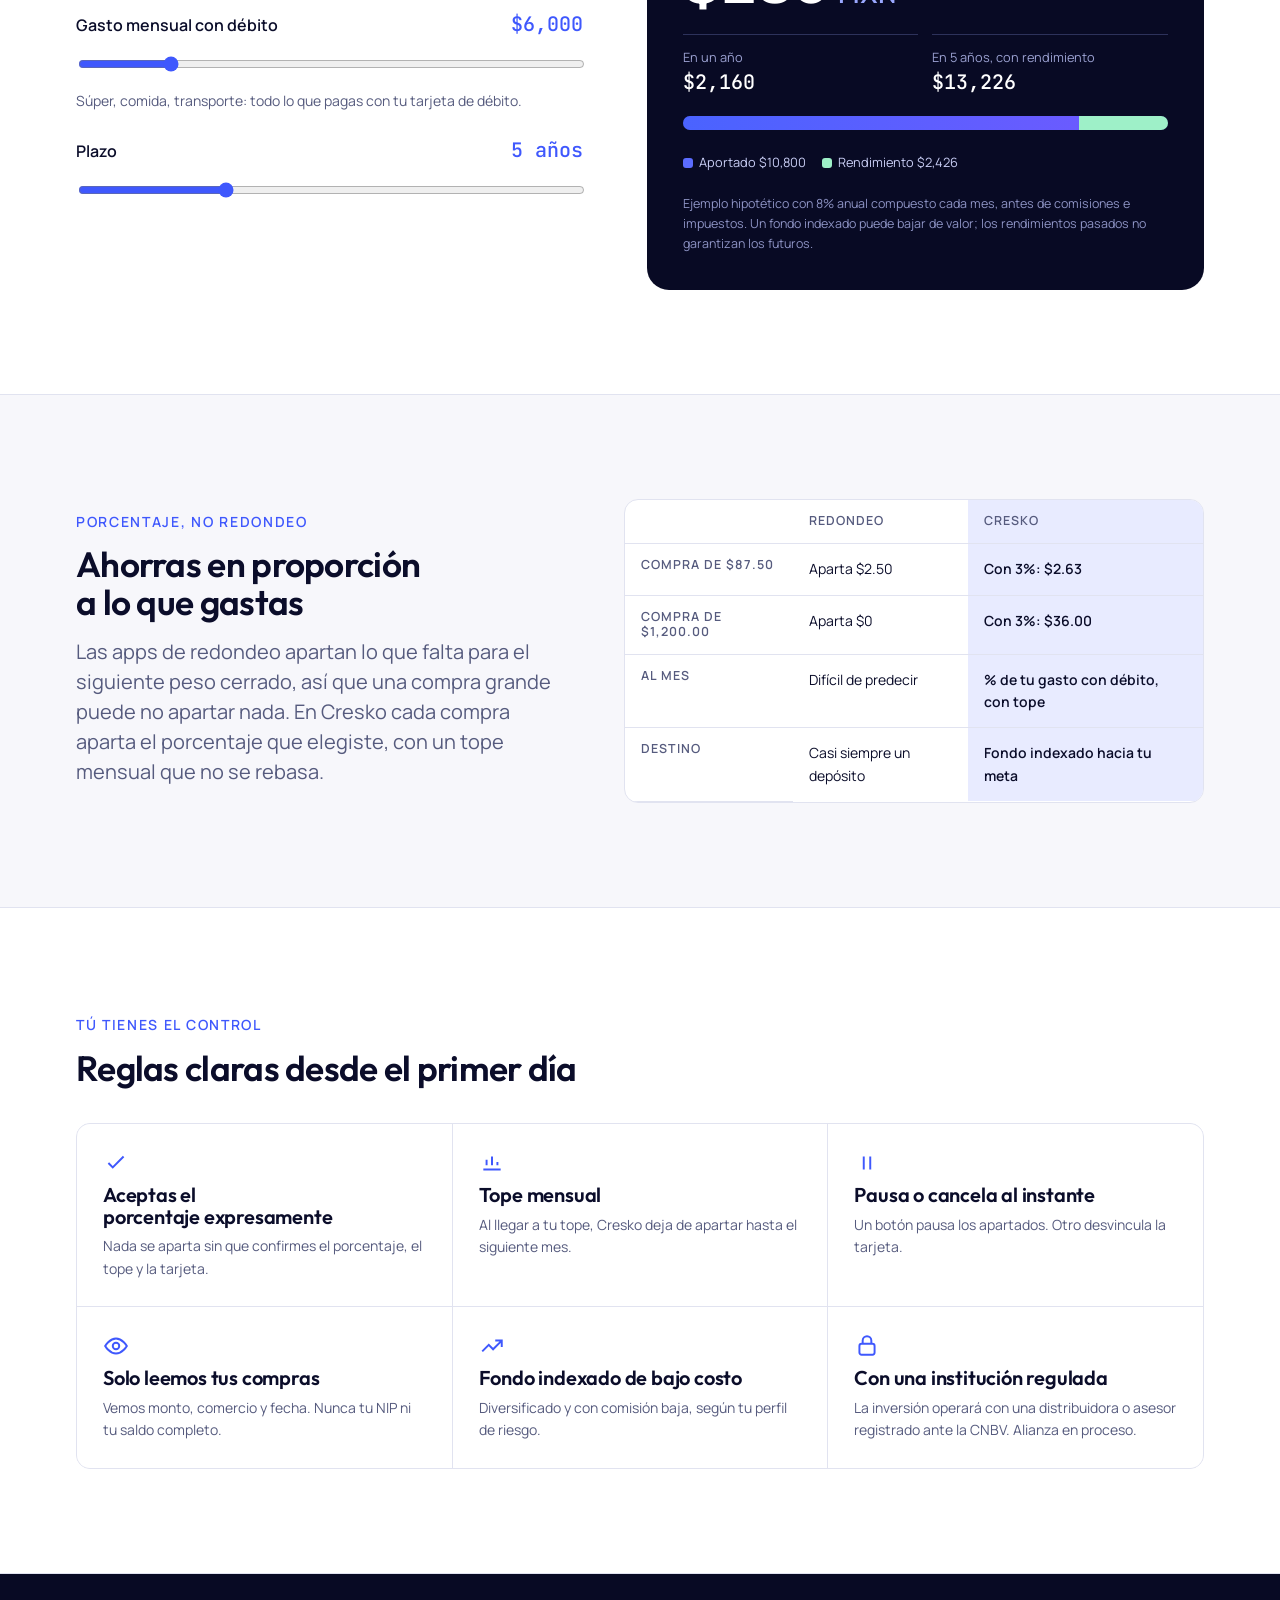
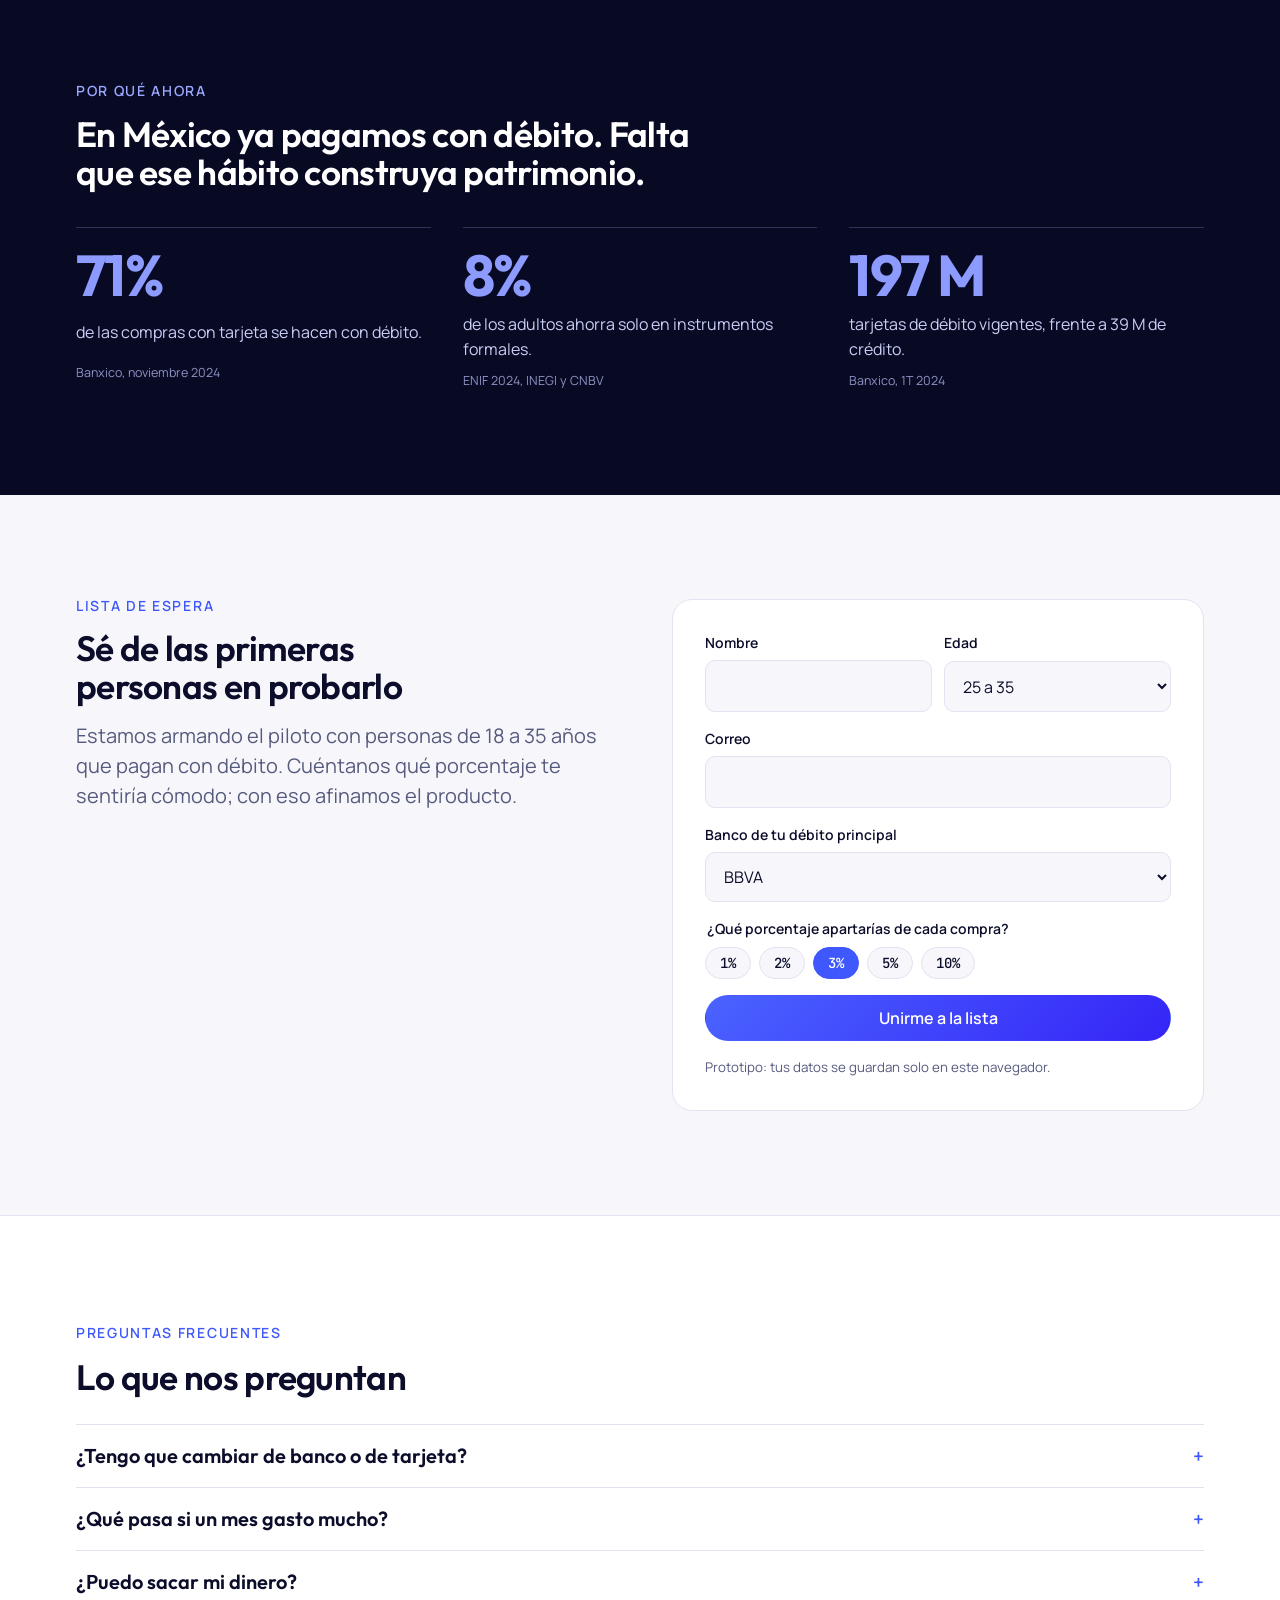
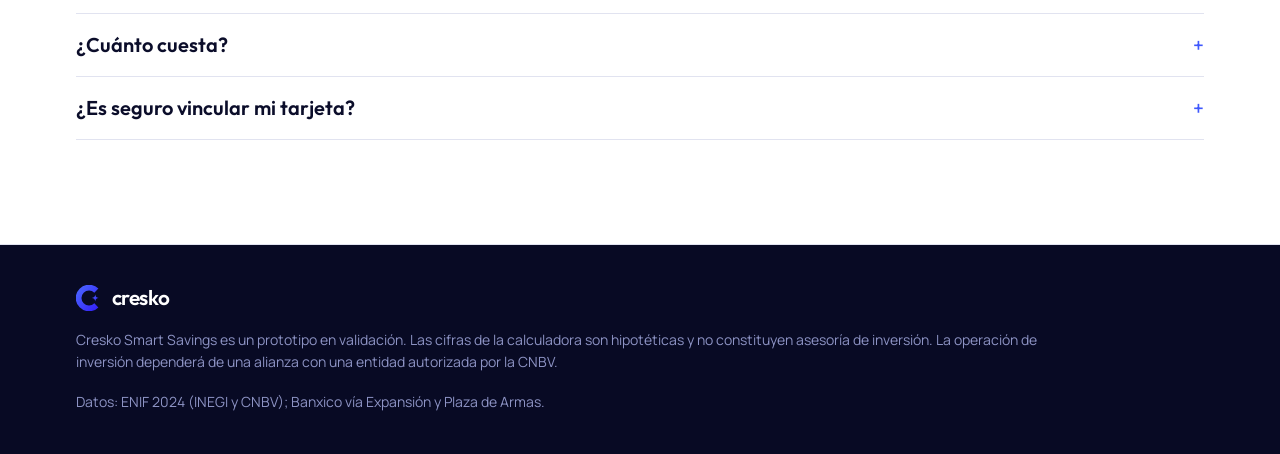
==== commit dcffb0e7: "Cambiar a porcentaje por compra y mascota sin fondo El apartado ahora es un porcentaje de cada compr" ====
--- a/index.html
+++ b/index.html
@@ -5,7 +5,7 @@
 <meta name="viewport" content="width=device-width, initial-scale=1, viewport-fit=cover">
 <title>Cresko Smart Savings</title>
 <meta name="claude:viewport-fit-sides" content="cover">
-<meta name="description" content="Cresko aparta un monto fijo que tú eliges en cada compra con débito y lo invierte en un fondo indexado hacia tu meta.">
+<meta name="description" content="Cresko aparta un porcentaje que tú eliges de cada compra con débito y lo invierte en un fondo indexado hacia tu meta.">
 <link rel="icon" href="assets/logo-mark.svg" type="image/svg+xml">
 <link rel="preconnect" href="https://fonts.googleapis.com">
 <link rel="preconnect" href="https://fonts.gstatic.com" crossorigin>
@@ -87,14 +87,15 @@
 .cta-row { display: flex; flex-wrap: wrap; gap: 12px; }
 .hero-note { font-size: var(--step--1); color: #8D93C4; }
 .hero-art { position: relative; min-width: 0; align-self: end; }
-.hero-art img { width: 100%; max-width: 560px; margin-left: auto; mask-image: radial-gradient(75% 75% at 55% 55%, #000 62%, transparent 100%); -webkit-mask-image: radial-gradient(75% 75% at 55% 55%, #000 62%, transparent 100%); }
-.ping { position: absolute; left: 0; top: 14%; background: rgba(19,23,74,.86); border: 1px solid rgba(154,168,255,.3); backdrop-filter: blur(8px); border-radius: 16px; padding: 12px 14px; display: grid; gap: 4px; width: min(260px, 70%); box-shadow: 0 18px 40px rgba(0,0,0,.35); animation: rise .7s .3s both ease-out; }
-.ping.two { top: auto; bottom: 16%; left: 6%; animation-delay: .6s; }
+.hero-art { padding-block: 24px 56px; }
+.hero-art img { width: 100%; max-width: 500px; height: auto; margin-left: auto; filter: drop-shadow(0 30px 60px rgba(63,88,253,.45)); }
+.ping { position: absolute; left: 0; top: 2%; background: rgba(19,23,74,.86); border: 1px solid rgba(154,168,255,.3); backdrop-filter: blur(8px); border-radius: 16px; padding: 12px 14px; display: grid; gap: 4px; width: min(260px, 70%); box-shadow: 0 18px 40px rgba(0,0,0,.35); animation: rise .7s .3s both ease-out; }
+.ping.two { top: auto; bottom: 10%; left: auto; right: 0; animation-delay: .6s; }
 .ping small { color: #8D93C4; font-size: 0.75rem; }
 .ping b { font: 500 0.95rem/1.3 var(--font-body); color: #fff; }
 .ping .amt { font-family: var(--font-data); color: #9EF0C8; font-size: 0.9rem; }
 @keyframes rise { from { transform: translateY(10px); } to { transform: none; } }
-@media (max-width: 860px) { .hero .wrap { grid-template-columns: 1fr; } .hero-copy { padding-bottom: 0; } .hero-art img { margin: 0 auto; } }
+@media (max-width: 860px) { .hero .wrap { grid-template-columns: 1fr; } .hero-copy { padding-bottom: 0; } .hero-art img { margin: 0 auto; max-width: 400px; } }
 
 /* Steps */
 .steps { display: grid; grid-template-columns: repeat(4, 1fr); gap: 16px; margin-top: 40px; counter-reset: s; }
@@ -217,7 +218,7 @@
       <div class="hero-copy">
         <span class="eyebrow">Ahorro e inversión automática</span>
         <h1 id="h-hero">Cada vez que pagas, <em>creces.</em></h1>
-        <p>Cresko aparta un monto fijo que tú eliges en cada compra con tu tarjeta de débito y lo invierte en un fondo indexado hacia tu meta. Sigues usando tu banco y tu tarjeta de siempre.</p>
+        <p>Cresko aparta un porcentaje que tú eliges de cada compra con tu tarjeta de débito y lo invierte en un fondo indexado hacia tu meta. Sigues usando tu banco y tu tarjeta de siempre.</p>
         <div class="cta-row">
           <a class="btn btn-primary" href="app/index.html">Probar el prototipo</a>
           <a class="btn btn-ghost" href="#lista">Unirme a la lista de espera</a>
@@ -225,11 +226,11 @@
         <span class="hero-note">Prototipo en validación · México, 2026</span>
       </div>
       <div class="hero-art">
-        <img src="assets/mascota.jpg" alt="La mascota de Cresko: una alcancía con cuernos de toro junto a pilas de monedas y una flecha que sube" width="736" height="680">
+        <img src="assets/mascota.webp" alt="La mascota de Cresko: una alcancía con cuernos de toro junto a pilas de monedas y una flecha que sube" width="679" height="555">
         <div class="ping" aria-hidden="true">
           <small>Débito ···· 4821 · OXXO</small>
           <b>Compra de $87.50</b>
-          <span class="amt">+$5.00 a Viaje a Oaxaca</span>
+          <span class="amt">3% · +$2.63 a tu viaje</span>
         </div>
         <div class="ping two" aria-hidden="true">
           <small>Meta · Fondo de emergencia</small>
@@ -246,11 +247,11 @@
       <h2 id="h-how" style="margin-top:12px">Ahorras sin decidir cada día</h2>
       <div class="steps">
         <div class="step"><h3>Vincula tu débito</h3><p>Conectas la tarjeta que ya usas. Cresko solo lee tus compras para saber cuándo apartar.</p></div>
-        <div class="step"><h3>Elige tu monto por compra</h3><p>De $2 a $20, con un tope mensual. Lo aceptas una vez y lo cambias cuando quieras.</p></div>
-        <div class="step"><h3>Paga como siempre</h3><p>Súper, transporte, comida. Cada compra suma tu monto al ahorro del día.</p></div>
+        <div class="step"><h3>Elige tu porcentaje</h3><p>Del 1% al 10% de cada compra, con un tope mensual. Lo aceptas una vez y lo cambias cuando quieras.</p></div>
+        <div class="step"><h3>Paga como siempre</h3><p>Súper, transporte, comida. Cada compra suma su porcentaje al ahorro del día.</p></div>
         <div class="step final"><h3>Se invierte hacia tu meta</h3><p>Un fondo indexado de bajo costo. Ves tu avance hacia el viaje, el enganche o el retiro.</p></div>
       </div>
-      <p class="batch-note">Juntamos los montos del día y hacemos un solo cargo a tu débito por la noche. Así una compra no se vuelve diez cargos chiquitos en tu estado de cuenta.</p>
+      <p class="batch-note">Juntamos lo apartado en el día y hacemos un solo cargo a tu débito por la noche. Así una compra no se vuelve diez cargos chiquitos en tu estado de cuenta.</p>
     </div>
   </section>
 
@@ -261,14 +262,14 @@
       <div class="calc-grid">
         <div class="controls">
           <div class="ctl">
-            <div class="ctl-head"><label for="fee">Monto por compra</label><output id="fee-out" for="fee">$5</output></div>
-            <input id="fee" type="range" min="2" max="20" step="1" value="5">
-            <small>Lo que se aparta cada vez que pagas con débito.</small>
+            <div class="ctl-head"><label for="fee">Porcentaje de cada compra</label><output id="fee-out" for="fee">3%</output></div>
+            <input id="fee" type="range" min="1" max="10" step="1" value="3">
+            <small id="fee-ex">Con 3%, una compra de $200 aparta $6.</small>
           </div>
           <div class="ctl">
-            <div class="ctl-head"><label for="buys">Compras con débito al mes</label><output id="buys-out" for="buys">30</output></div>
-            <input id="buys" type="range" min="5" max="90" step="1" value="30">
-            <small>Una al día es lo típico para alguien que paga casi todo con tarjeta.</small>
+            <div class="ctl-head"><label for="buys">Gasto mensual con débito</label><output id="buys-out" for="buys">$6,000</output></div>
+            <input id="buys" type="range" min="1000" max="30000" step="500" value="6000">
+            <small>Súper, comida, transporte: todo lo que pagas con tu tarjeta de débito.</small>
           </div>
           <div class="ctl">
             <div class="ctl-head"><label for="years">Plazo</label><output id="years-out" for="years">5 años</output></div>
@@ -278,7 +279,7 @@
         <div class="result" aria-live="polite">
           <div>
             <small style="color:#9AA0D0">Al mes apartas</small>
-            <div class="big" id="r-month">$150 <span>MXN</span></div>
+            <div class="big" id="r-month">$180 <span>MXN</span></div>
           </div>
           <div class="kpis">
             <div class="kpi"><small>En un año</small><b id="r-year">$1,800</b></div>
@@ -295,17 +296,17 @@
   <section aria-labelledby="h-vs">
     <div class="wrap split">
       <div style="display:grid;gap:16px">
-        <span class="eyebrow">Monto fijo, no redondeo</span>
-        <h2 id="h-vs">Sabes exactamente cuánto apartas</h2>
-        <p class="lede">Las apps de redondeo apartan lo que falta para el siguiente peso cerrado, y eso cambia en cada compra. En Cresko eliges un monto que no se mueve y un tope que no se rebasa.</p>
+        <span class="eyebrow">Porcentaje, no redondeo</span>
+        <h2 id="h-vs">Ahorras en proporción a lo que gastas</h2>
+        <p class="lede">Las apps de redondeo apartan lo que falta para el siguiente peso cerrado, así que una compra grande puede no apartar nada. En Cresko cada compra aparta el porcentaje que elegiste, con un tope mensual que no se rebasa.</p>
       </div>
       <div class="table-wrap">
         <table>
           <thead><tr><th scope="col"></th><th scope="col">Redondeo</th><th scope="col" class="us">Cresko</th></tr></thead>
           <tbody>
-            <tr><th scope="row">Compra de $87.50</th><td>Aparta $2.50</td><td class="us">Aparta tu monto: $5</td></tr>
-            <tr><th scope="row">Compra de $120.00</th><td>Aparta $0</td><td class="us">Aparta $5</td></tr>
-            <tr><th scope="row">Al mes</th><td>Difícil de predecir</td><td class="us">Monto × compras, con tope</td></tr>
+            <tr><th scope="row">Compra de $87.50</th><td>Aparta $2.50</td><td class="us">Con 3%: $2.63</td></tr>
+            <tr><th scope="row">Compra de $1,200.00</th><td>Aparta $0</td><td class="us">Con 3%: $36.00</td></tr>
+            <tr><th scope="row">Al mes</th><td>Difícil de predecir</td><td class="us">% de tu gasto con débito, con tope</td></tr>
             <tr><th scope="row">Destino</th><td>Casi siempre un depósito</td><td class="us">Fondo indexado hacia tu meta</td></tr>
           </tbody>
         </table>
@@ -320,7 +321,7 @@
       <div class="trust">
         <div>
           <svg viewBox="0 0 24 24" fill="none" stroke="currentColor" stroke-width="1.8" aria-hidden="true"><path d="M5 12l4 4 10-10"/></svg>
-          <h3>Aceptas el monto expresamente</h3><p>Nada se aparta sin que confirmes el monto, el tope y la tarjeta.</p>
+          <h3>Aceptas el porcentaje expresamente</h3><p>Nada se aparta sin que confirmes el porcentaje, el tope y la tarjeta.</p>
         </div>
         <div>
           <svg viewBox="0 0 24 24" fill="none" stroke="currentColor" stroke-width="1.8" aria-hidden="true"><path d="M4 18h16M7 14V9m5 5V6m5 8v-3"/></svg>
@@ -363,7 +364,7 @@
       <div style="display:grid;gap:16px">
         <span class="eyebrow">Lista de espera</span>
         <h2 id="h-wait">Sé de las primeras personas en probarlo</h2>
-        <p class="lede">Estamos armando el piloto con personas de 18 a 35 años que pagan con débito. Cuéntanos qué monto te sentiría cómodo; con eso definimos el precio.</p>
+        <p class="lede">Estamos armando el piloto con personas de 18 a 35 años que pagan con débito. Cuéntanos qué porcentaje te sentiría cómodo; con eso afinamos el producto.</p>
       </div>
       <form id="wait-form" novalidate>
         <div class="row2">
@@ -375,12 +376,13 @@
         <div class="field"><label for="w-bank">Banco de tu débito principal</label>
           <select id="w-bank" name="bank"><option>BBVA</option><option>Banorte</option><option>Santander</option><option>Banamex</option><option>Nu</option><option>Mercado Pago</option><option>HSBC</option><option>Otro</option></select></div>
         <fieldset class="field" style="border:0;padding:0;margin:0">
-          <legend style="font-weight:600;font-size:var(--step--1);margin-bottom:6px">¿Cuánto apartarías por compra?</legend>
+          <legend style="font-weight:600;font-size:var(--step--1);margin-bottom:6px">¿Qué porcentaje apartarías de cada compra?</legend>
           <div class="chips">
-            <input type="radio" name="fee" id="f2" value="2"><label for="f2">$2</label>
-            <input type="radio" name="fee" id="f5" value="5" checked><label for="f5">$5</label>
-            <input type="radio" name="fee" id="f10" value="10"><label for="f10">$10</label>
-            <input type="radio" name="fee" id="f20" value="20"><label for="f20">$20</label>
+            <input type="radio" name="fee" id="f1" value="1"><label for="f1">1%</label>
+            <input type="radio" name="fee" id="f2" value="2"><label for="f2">2%</label>
+            <input type="radio" name="fee" id="f3" value="3" checked><label for="f3">3%</label>
+            <input type="radio" name="fee" id="f5" value="5"><label for="f5">5%</label>
+            <input type="radio" name="fee" id="f10" value="10"><label for="f10">10%</label>
           </div>
         </fieldset>
         <p class="err" id="w-err" hidden></p>
@@ -396,8 +398,8 @@
       <span class="eyebrow">Preguntas frecuentes</span>
       <h2 id="h-faq" style="margin-top:12px">Lo que nos preguntan</h2>
       <div class="faq">
-        <details><summary>¿Tengo que cambiar de banco o de tarjeta?</summary><p>No. Vinculas la tarjeta de débito que ya usas y sigues pagando igual. Cresko lee tus compras y hace un cargo diario con la suma de tus montos.</p></details>
-        <details><summary>¿Qué pasa si un mes gasto mucho?</summary><p>El tope mensual te protege. Si eliges $5 por compra y un tope de $300, nunca apartarás más de $300 en el mes, aunque hagas 100 compras.</p></details>
+        <details><summary>¿Tengo que cambiar de banco o de tarjeta?</summary><p>No. Vinculas la tarjeta de débito que ya usas y sigues pagando igual. Cresko lee tus compras y hace un cargo diario con la suma de lo apartado.</p></details>
+        <details><summary>¿Qué pasa si un mes gasto mucho?</summary><p>El tope mensual te protege. Si eliges 3% y un tope de $300, nunca apartarás más de $300 en el mes, aunque gastes $20,000.</p></details>
         <details><summary>¿Puedo sacar mi dinero?</summary><p>Sí. Puedes retirar tu inversión a tu cuenta cuando quieras. El fondo puede valer más o menos que lo que aportaste, según el mercado.</p></details>
         <details><summary>¿Cuánto cuesta?</summary><p>Estamos validando el precio en el piloto: una suscripción mensual baja o un porcentaje anual sobre lo invertido. Te lo diremos antes de que actives nada.</p></details>
         <details><summary>¿Es seguro vincular mi tarjeta?</summary><p>La conexión se hace con un proveedor especializado y tu consentimiento. Cresko nunca ve tu NIP ni tu contraseña bancaria, y puedes desvincular la tarjeta en cualquier momento.</p></details>
@@ -421,12 +423,13 @@
   var RATE = 0.08;
 
   function calc() {
-    var fee = +$("fee").value, buys = +$("buys").value, years = +$("years").value;
-    var month = fee * buys, n = years * 12, i = RATE / 12;
+    var pct = +$("fee").value, spend = +$("buys").value, years = +$("years").value;
+    var month = Math.round(spend * pct) / 100, n = years * 12, i = RATE / 12;
     var fv = month * ((Math.pow(1 + i, n) - 1) / i);
     var paid = month * n, growth = fv - paid;
-    $("fee-out").textContent = "$" + fee;
-    $("buys-out").textContent = buys;
+    $("fee-out").textContent = pct + "%";
+    $("fee-ex").textContent = "Con " + pct + "%, una compra de $200 aparta " + mxn.format(2 * pct) + ".";
+    $("buys-out").textContent = mxn.format(spend);
     $("years-out").textContent = years + (years === 1 ? " año" : " años");
     $("r-month").firstChild.nodeValue = mxn.format(month) + " ";
     $("r-year").textContent = mxn.format(month * 12);
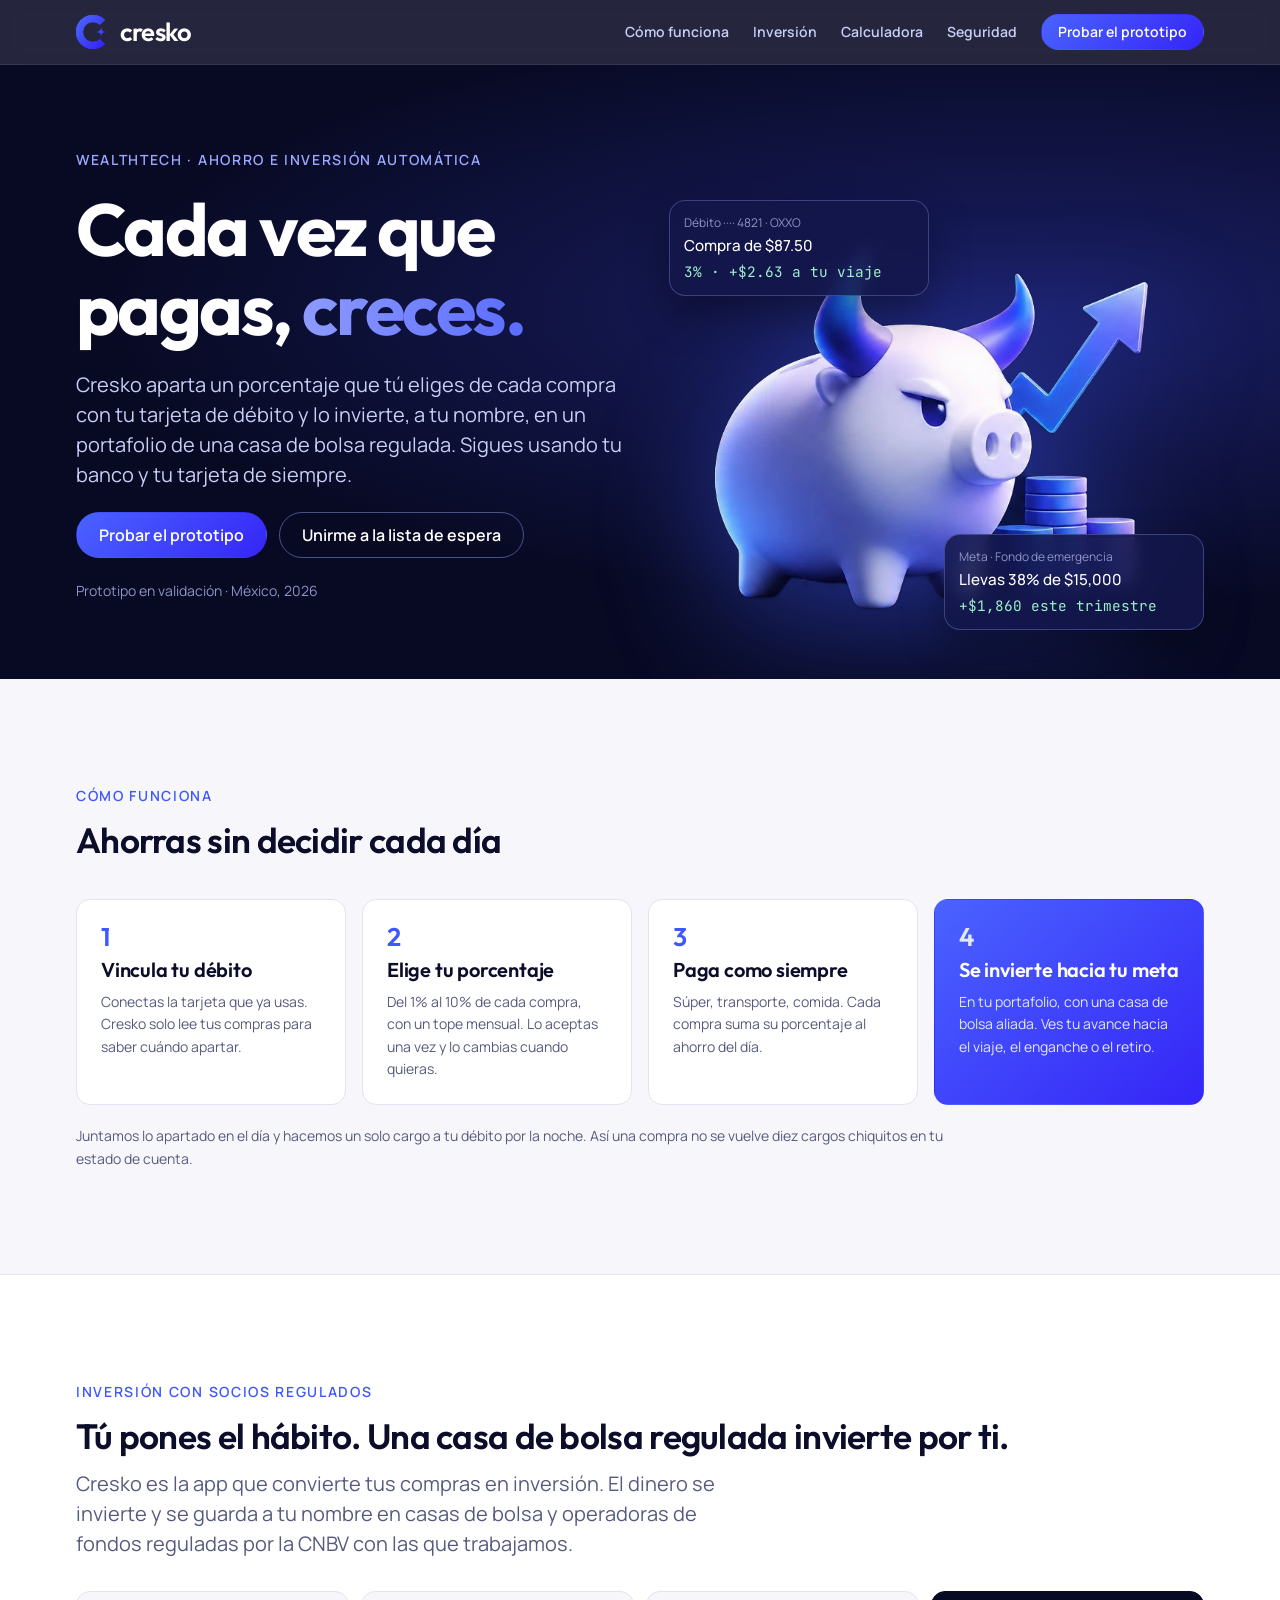
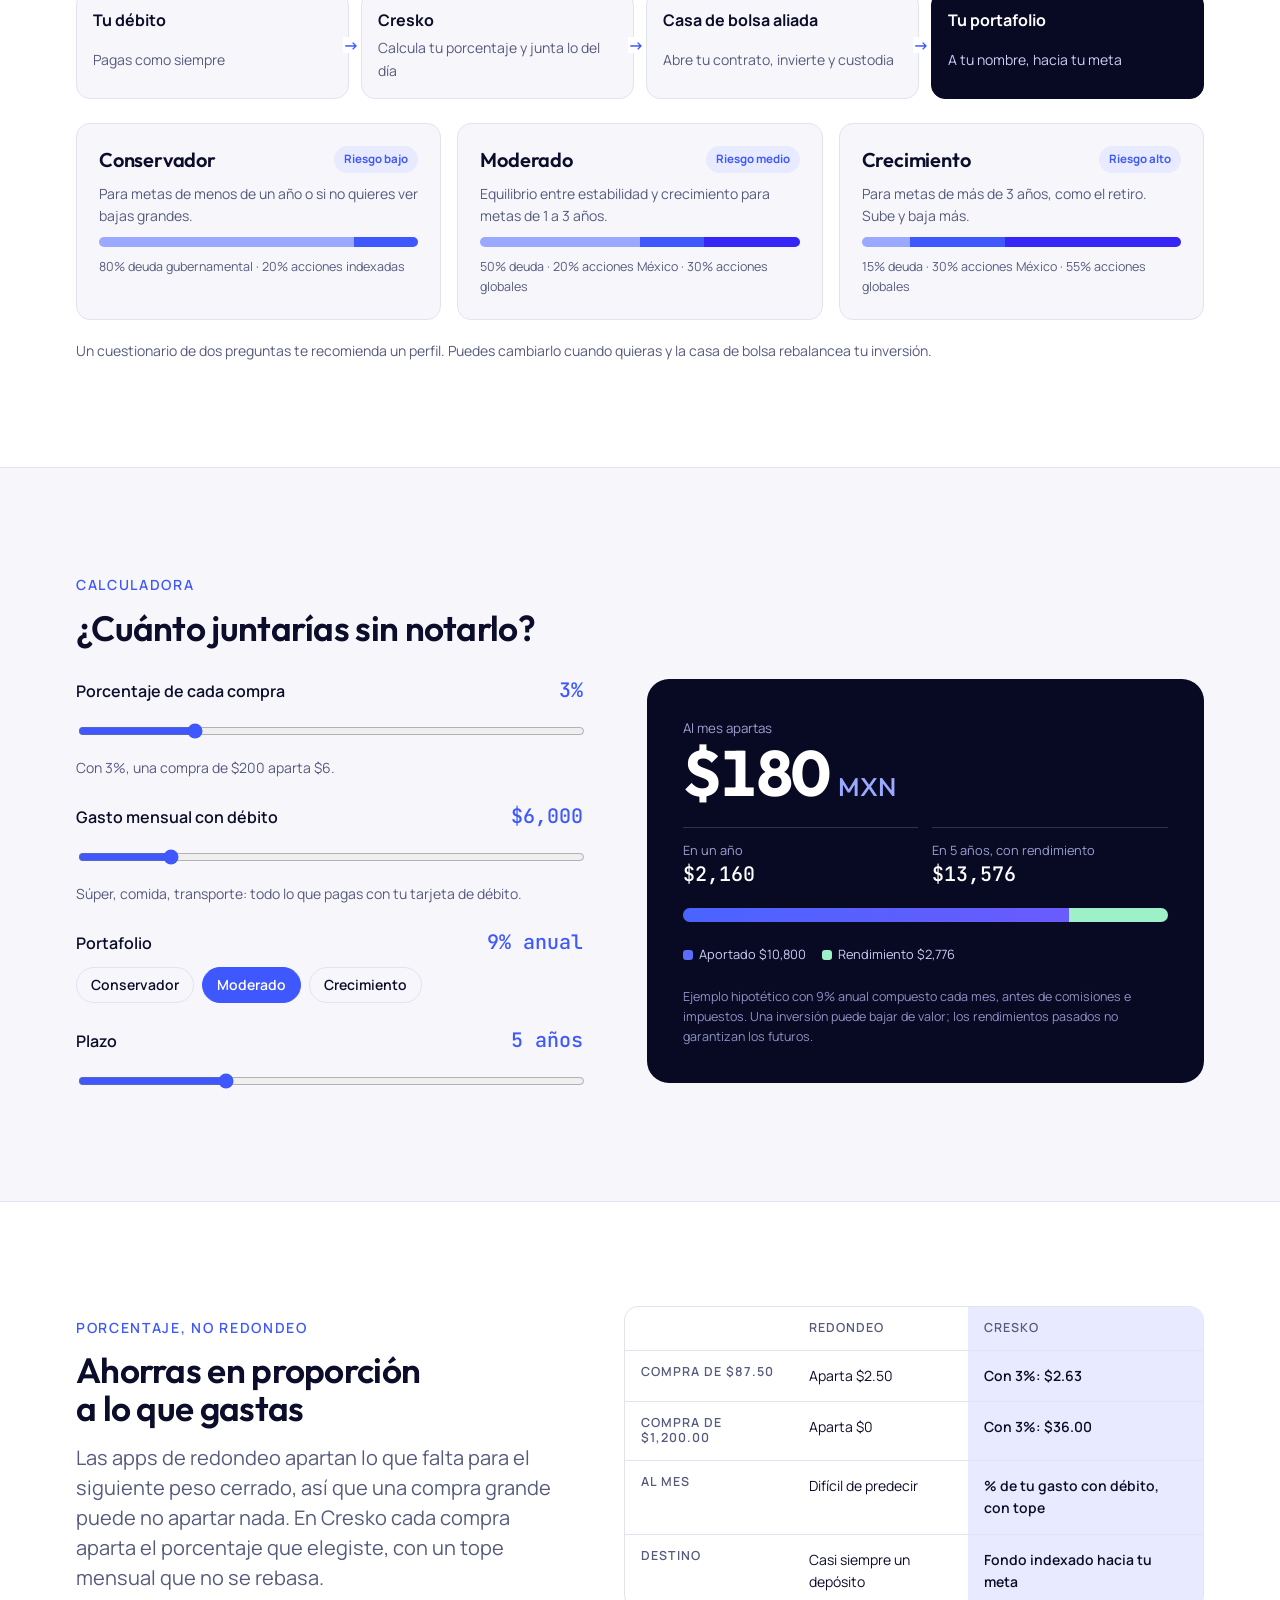
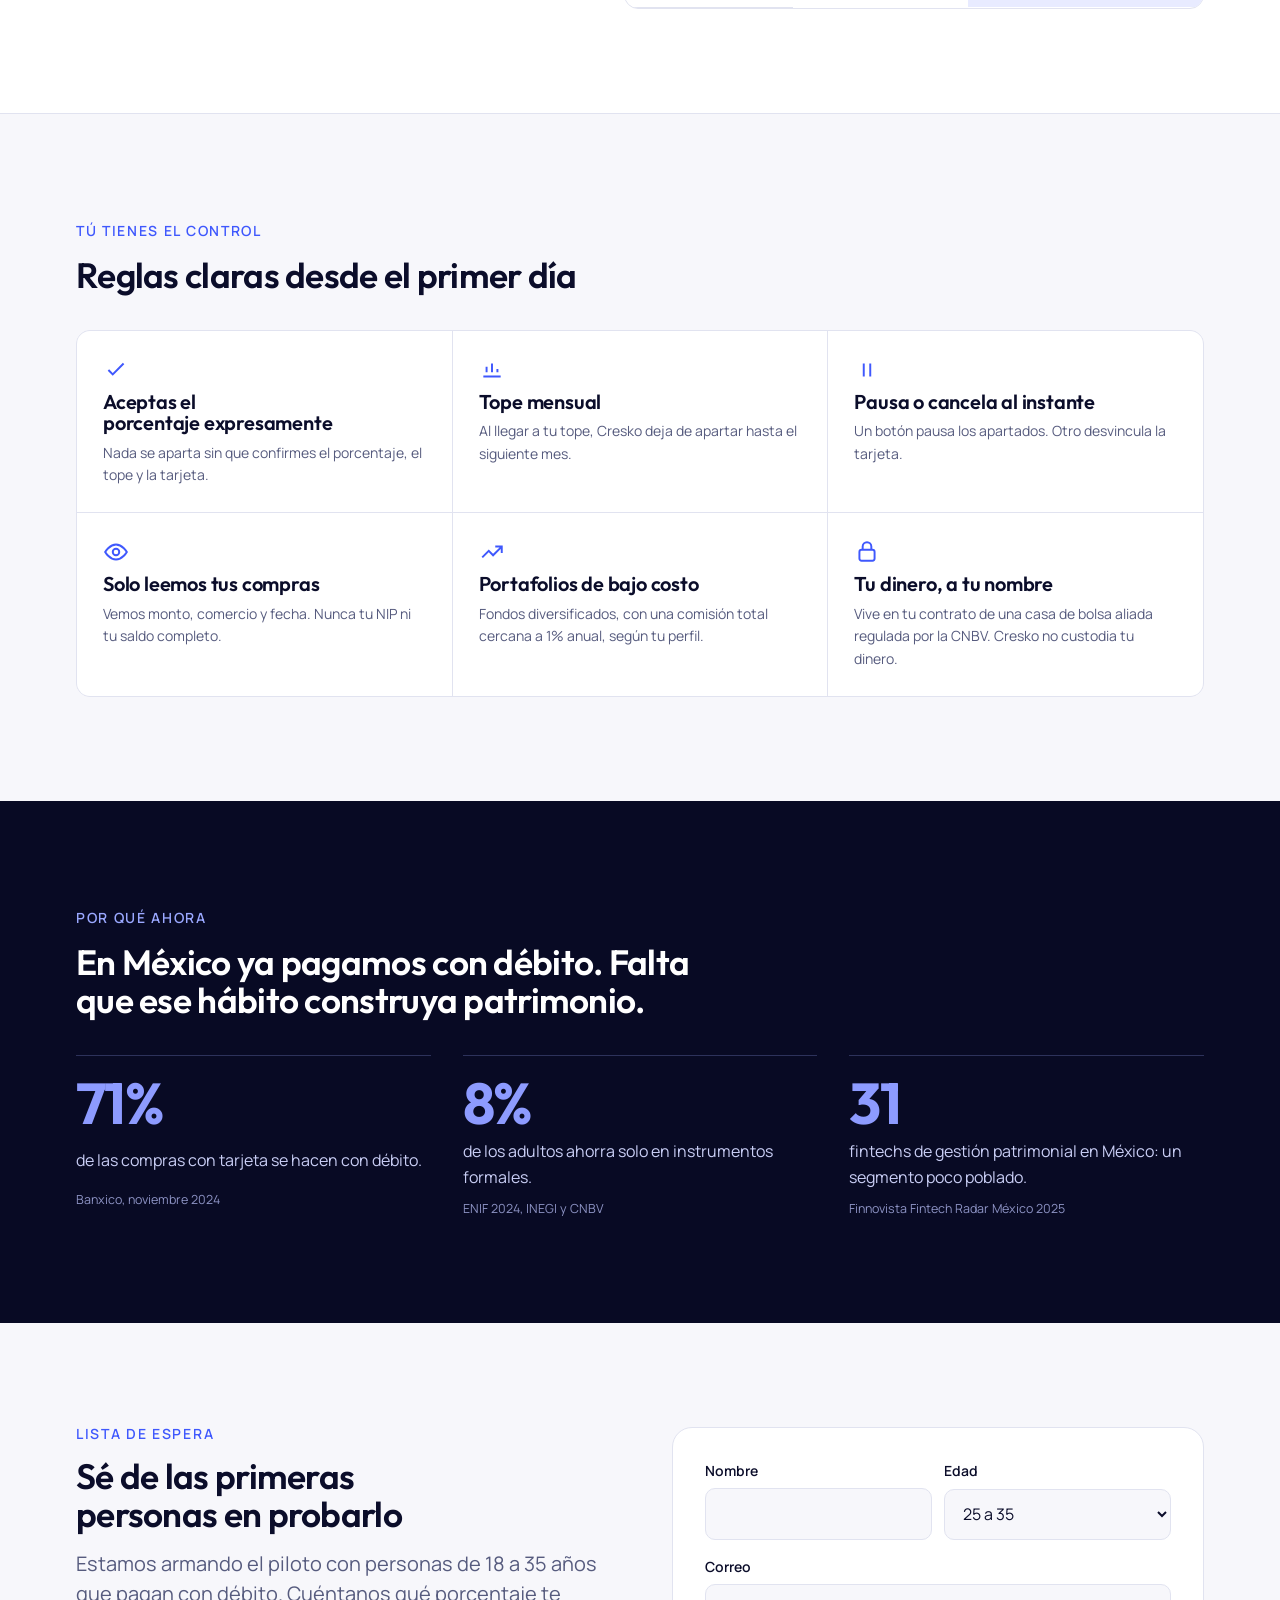
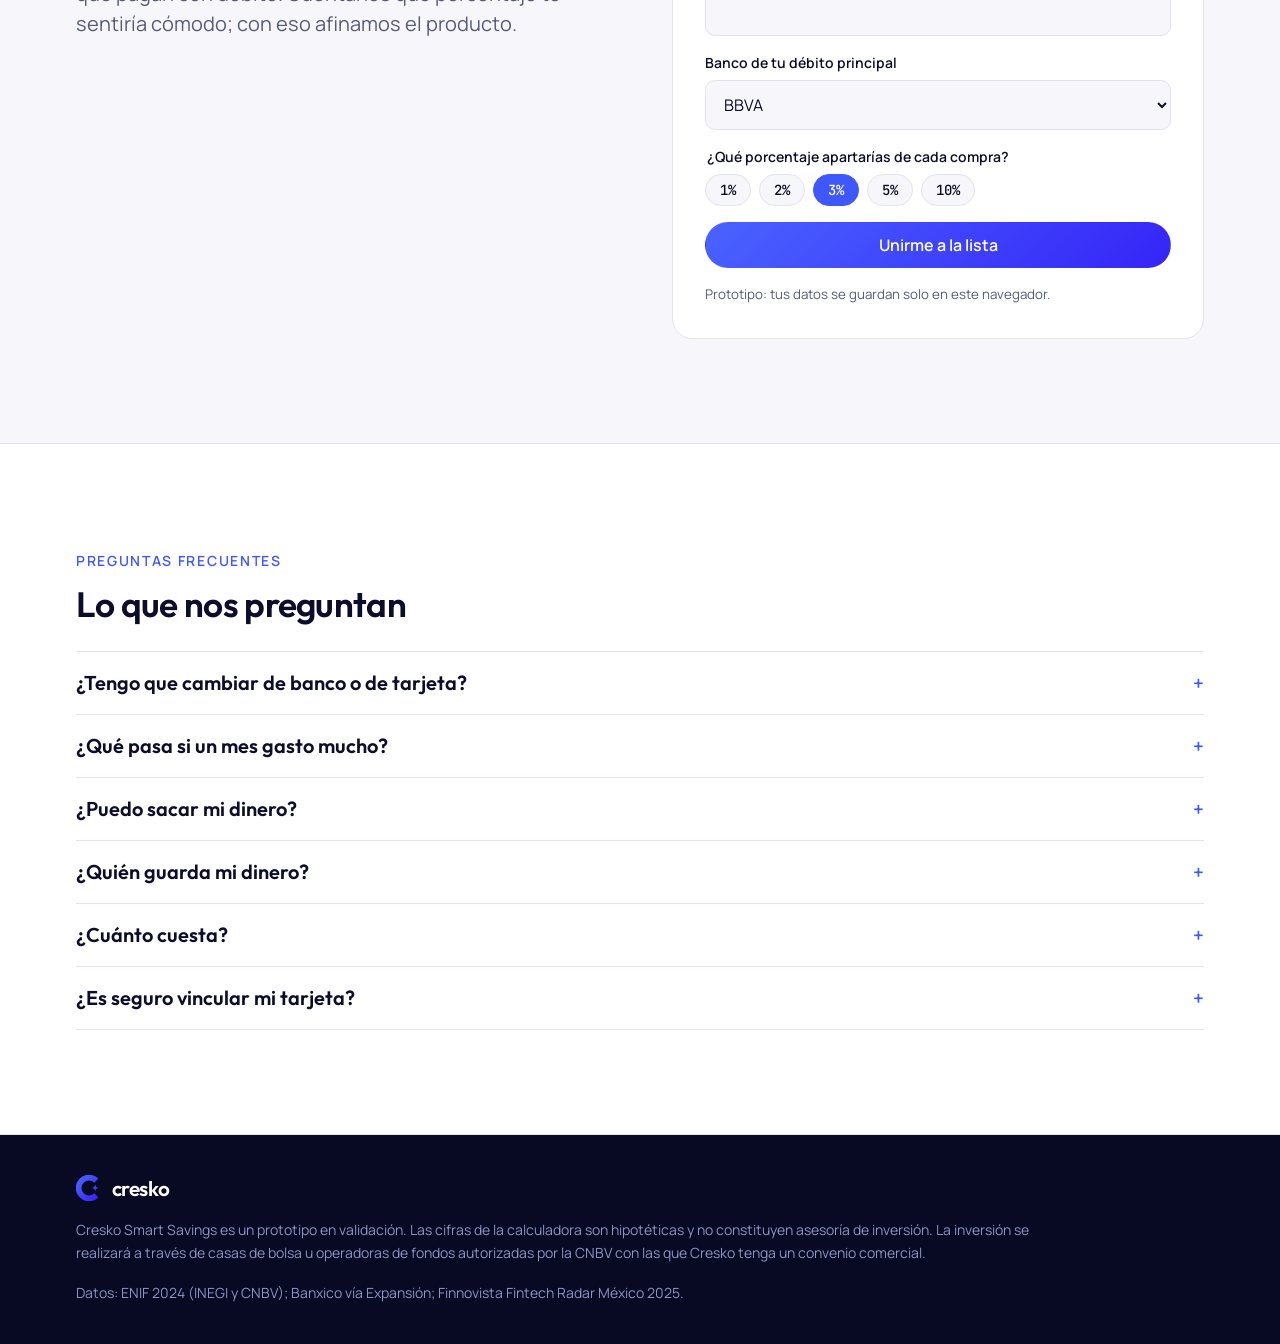
==== commit e314be64: "Posicionar Cresko como wealthtech con casa de bolsa aliada El dinero se invierte y custodia a nombre" ====
--- a/index.html
+++ b/index.html
@@ -27,6 +27,7 @@
   --accent-soft: #E8EBFF;
   --on-accent: #FFFFFF;
   --good: #11865B;
+  --mix-1: #9AA8FF; --mix-2: #3F58FD; --mix-3: #3525F7;
   --font-display: "Outfit", "Avenir Next", "Segoe UI", system-ui, sans-serif;
   --font-body: "Manrope", "Segoe UI", system-ui, sans-serif;
   --font-data: "JetBrains Mono", ui-monospace, "SFMono-Regular", Menlo, monospace;
@@ -108,6 +109,27 @@
 @media (max-width: 520px) { .steps { grid-template-columns: 1fr; } }
 .batch-note { margin-top: 20px; color: var(--muted); font-size: var(--step--1); max-width: 62em; }
 
+/* Inversión */
+.chain { list-style: none; padding: 0; margin: 32px 0 0; display: grid; grid-template-columns: repeat(4, 1fr); gap: 12px; }
+.chain li { position: relative; display: grid; gap: 4px; padding: 16px; border-radius: var(--r); border: 1px solid var(--line); background: var(--paper); min-width: 0; }
+.chain li span { color: var(--muted); font-size: var(--step--1); }
+.chain li:not(:last-child)::after { content: "→"; position: absolute; right: -11px; top: 50%; transform: translateY(-50%); color: var(--accent); font-weight: 700; background: var(--surface); line-height: 1; }
+.chain li.end { background: var(--navy); border-color: var(--navy); color: #fff; }
+.chain li.end span { color: #C9CEF5; }
+@media (max-width: 760px) { .chain { grid-template-columns: 1fr; } .chain li:not(:last-child)::after { content: "↓"; right: auto; left: 20px; top: auto; bottom: -11px; transform: none; } }
+.ports { display: grid; grid-template-columns: repeat(3, 1fr); gap: 16px; margin-top: 24px; }
+.port { border: 1px solid var(--line); border-radius: var(--r); padding: 22px; display: grid; gap: 10px; align-content: start; background: var(--paper); min-width: 0; }
+.port-top { display: flex; justify-content: space-between; align-items: center; gap: 8px; }
+.port p { color: var(--muted); font-size: var(--step--1); }
+.port small { color: var(--muted); font-size: 0.78rem; }
+.tag { font-size: 0.72rem; font-weight: 700; padding: 4px 10px; border-radius: 999px; background: var(--accent-soft); color: var(--accent); white-space: nowrap; }
+.mixbar { display: flex; height: 10px; border-radius: 6px; overflow: hidden; }
+.mixbar i { display: block; height: 100%; }
+@media (max-width: 860px) { .ports { grid-template-columns: 1fr; } }
+.seg { display: flex; flex-wrap: wrap; gap: 8px; }
+.seg button { font: 600 var(--step--1)/1 var(--font-body); padding: 10px 14px; border-radius: 999px; border: 1px solid var(--line); background: var(--paper); color: var(--ink); cursor: pointer; }
+.seg button[aria-pressed="true"] { background: var(--accent); border-color: var(--accent); color: var(--on-accent); }
+
 /* Calculadora */
 .calc { background: var(--surface); border-block: 1px solid var(--line); }
 .calc-grid { display: grid; grid-template-columns: 1fr 1.1fr; gap: clamp(24px, 5vw, 64px); align-items: start; margin-top: 32px; }
@@ -205,6 +227,7 @@
     <a class="brand" href="#inicio" aria-label="Cresko, inicio"><img src="assets/logo-mark.svg" alt="">cresko</a>
     <nav aria-label="Principal">
       <a href="#como-funciona">Cómo funciona</a>
+      <a href="#inversion">Inversión</a>
       <a href="#calculadora">Calculadora</a>
       <a href="#confianza">Seguridad</a>
       <a class="btn btn-primary" href="app/index.html">Probar el prototipo</a>
@@ -216,9 +239,9 @@
   <section class="hero" aria-labelledby="h-hero">
     <div class="wrap">
       <div class="hero-copy">
-        <span class="eyebrow">Ahorro e inversión automática</span>
+        <span class="eyebrow">Wealthtech · Ahorro e inversión automática</span>
         <h1 id="h-hero">Cada vez que pagas, <em>creces.</em></h1>
-        <p>Cresko aparta un porcentaje que tú eliges de cada compra con tu tarjeta de débito y lo invierte en un fondo indexado hacia tu meta. Sigues usando tu banco y tu tarjeta de siempre.</p>
+        <p>Cresko aparta un porcentaje que tú eliges de cada compra con tu tarjeta de débito y lo invierte, a tu nombre, en un portafolio de una casa de bolsa regulada. Sigues usando tu banco y tu tarjeta de siempre.</p>
         <div class="cta-row">
           <a class="btn btn-primary" href="app/index.html">Probar el prototipo</a>
           <a class="btn btn-ghost" href="#lista">Unirme a la lista de espera</a>
@@ -249,13 +272,48 @@
         <div class="step"><h3>Vincula tu débito</h3><p>Conectas la tarjeta que ya usas. Cresko solo lee tus compras para saber cuándo apartar.</p></div>
         <div class="step"><h3>Elige tu porcentaje</h3><p>Del 1% al 10% de cada compra, con un tope mensual. Lo aceptas una vez y lo cambias cuando quieras.</p></div>
         <div class="step"><h3>Paga como siempre</h3><p>Súper, transporte, comida. Cada compra suma su porcentaje al ahorro del día.</p></div>
-        <div class="step final"><h3>Se invierte hacia tu meta</h3><p>Un fondo indexado de bajo costo. Ves tu avance hacia el viaje, el enganche o el retiro.</p></div>
+        <div class="step final"><h3>Se invierte hacia tu meta</h3><p>En tu portafolio, con una casa de bolsa aliada. Ves tu avance hacia el viaje, el enganche o el retiro.</p></div>
       </div>
       <p class="batch-note">Juntamos lo apartado en el día y hacemos un solo cargo a tu débito por la noche. Así una compra no se vuelve diez cargos chiquitos en tu estado de cuenta.</p>
     </div>
   </section>
 
-  <section id="calculadora" class="calc" aria-labelledby="h-calc">
+  <section id="inversion" class="calc" aria-labelledby="h-inv">
+    <div class="wrap">
+      <span class="eyebrow">Inversión con socios regulados</span>
+      <h2 id="h-inv" style="margin-top:12px">Tú pones el hábito. Una casa de bolsa regulada invierte por ti.</h2>
+      <p class="lede" style="margin-top:14px">Cresko es la app que convierte tus compras en inversión. El dinero se invierte y se guarda a tu nombre en casas de bolsa y operadoras de fondos reguladas por la CNBV con las que trabajamos.</p>
+      <ol class="chain" aria-label="Recorrido de tu dinero">
+        <li><b>Tu débito</b><span>Pagas como siempre</span></li>
+        <li><b>Cresko</b><span>Calcula tu porcentaje y junta lo del día</span></li>
+        <li><b>Casa de bolsa aliada</b><span>Abre tu contrato, invierte y custodia</span></li>
+        <li class="end"><b>Tu portafolio</b><span>A tu nombre, hacia tu meta</span></li>
+      </ol>
+      <div class="ports">
+        <div class="port">
+          <div class="port-top"><h3>Conservador</h3><span class="tag">Riesgo bajo</span></div>
+          <p>Para metas de menos de un año o si no quieres ver bajas grandes.</p>
+          <div class="mixbar"><i style="width:80%;background:var(--mix-1)"></i><i style="width:20%;background:var(--mix-2)"></i></div>
+          <small>80% deuda gubernamental · 20% acciones indexadas</small>
+        </div>
+        <div class="port">
+          <div class="port-top"><h3>Moderado</h3><span class="tag">Riesgo medio</span></div>
+          <p>Equilibrio entre estabilidad y crecimiento para metas de 1 a 3 años.</p>
+          <div class="mixbar"><i style="width:50%;background:var(--mix-1)"></i><i style="width:20%;background:var(--mix-2)"></i><i style="width:30%;background:var(--mix-3)"></i></div>
+          <small>50% deuda · 20% acciones México · 30% acciones globales</small>
+        </div>
+        <div class="port">
+          <div class="port-top"><h3>Crecimiento</h3><span class="tag">Riesgo alto</span></div>
+          <p>Para metas de más de 3 años, como el retiro. Sube y baja más.</p>
+          <div class="mixbar"><i style="width:15%;background:var(--mix-1)"></i><i style="width:30%;background:var(--mix-2)"></i><i style="width:55%;background:var(--mix-3)"></i></div>
+          <small>15% deuda · 30% acciones México · 55% acciones globales</small>
+        </div>
+      </div>
+      <p class="batch-note">Un cuestionario de dos preguntas te recomienda un perfil. Puedes cambiarlo cuando quieras y la casa de bolsa rebalancea tu inversión.</p>
+    </div>
+  </section>
+
+  <section id="calculadora" aria-labelledby="h-calc">
     <div class="wrap">
       <span class="eyebrow">Calculadora</span>
       <h2 id="h-calc" style="margin-top:12px">¿Cuánto juntarías sin notarlo?</h2>
@@ -272,6 +330,14 @@
             <small>Súper, comida, transporte: todo lo que pagas con tu tarjeta de débito.</small>
           </div>
           <div class="ctl">
+            <div class="ctl-head"><span style="font-weight:600" id="prof-lbl">Portafolio</span><output id="prof-out">9% anual</output></div>
+            <div class="seg" role="group" aria-labelledby="prof-lbl">
+              <button type="button" data-rate="0.07" aria-pressed="false">Conservador</button>
+              <button type="button" data-rate="0.09" aria-pressed="true">Moderado</button>
+              <button type="button" data-rate="0.11" aria-pressed="false">Crecimiento</button>
+            </div>
+          </div>
+          <div class="ctl">
             <div class="ctl-head"><label for="years">Plazo</label><output id="years-out" for="years">5 años</output></div>
             <input id="years" type="range" min="1" max="15" step="1" value="5">
           </div>
@@ -287,13 +353,13 @@
           </div>
           <div class="bar" role="img" id="r-bar" aria-label="Proporción entre lo aportado y el rendimiento"><i class="in" id="b-in" style="width:80%"></i><i class="gr" id="b-gr" style="width:20%"></i></div>
           <div class="legend"><span id="l-in">Aportado $9,000</span><span class="g" id="l-gr">Rendimiento $1,900</span></div>
-          <p class="fine">Ejemplo hipotético con 8% anual compuesto cada mes, antes de comisiones e impuestos. Un fondo indexado puede bajar de valor; los rendimientos pasados no garantizan los futuros.</p>
-        </div>
-      </div>
-    </div>
-  </section>
-
-  <section aria-labelledby="h-vs">
+          <p class="fine" id="r-fine">Ejemplo hipotético con 9% anual compuesto cada mes, antes de comisiones e impuestos. Una inversión puede bajar de valor; los rendimientos pasados no garantizan los futuros.</p>
+        </div>
+      </div>
+    </div>
+  </section>
+
+  <section class="calc" aria-labelledby="h-vs">
     <div class="wrap split">
       <div style="display:grid;gap:16px">
         <span class="eyebrow">Porcentaje, no redondeo</span>
@@ -314,7 +380,7 @@
     </div>
   </section>
 
-  <section id="confianza" class="calc" aria-labelledby="h-trust">
+  <section id="confianza" aria-labelledby="h-trust">
     <div class="wrap">
       <span class="eyebrow">Tú tienes el control</span>
       <h2 id="h-trust" style="margin-top:12px">Reglas claras desde el primer día</h2>
@@ -337,11 +403,11 @@
         </div>
         <div>
           <svg viewBox="0 0 24 24" fill="none" stroke="currentColor" stroke-width="1.8" aria-hidden="true"><path d="M3 17l6-6 4 4 8-8M15 7h6v6"/></svg>
-          <h3>Fondo indexado de bajo costo</h3><p>Diversificado y con comisión baja, según tu perfil de riesgo.</p>
+          <h3>Portafolios de bajo costo</h3><p>Fondos diversificados, con una comisión total cercana a 1% anual, según tu perfil.</p>
         </div>
         <div>
           <svg viewBox="0 0 24 24" fill="none" stroke="currentColor" stroke-width="1.8" aria-hidden="true"><rect x="5" y="10" width="14" height="10" rx="2"/><path d="M8 10V7a4 4 0 018 0v3"/></svg>
-          <h3>Con una institución regulada</h3><p>La inversión operará con una distribuidora o asesor registrado ante la CNBV. Alianza en proceso.</p>
+          <h3>Tu dinero, a tu nombre</h3><p>Vive en tu contrato de una casa de bolsa aliada regulada por la CNBV. Cresko no custodia tu dinero.</p>
         </div>
       </div>
     </div>
@@ -354,7 +420,7 @@
       <div class="figs">
         <div class="fig"><b>71%</b><p>de las compras con tarjeta se hacen con débito.</p><small>Banxico, noviembre 2024</small></div>
         <div class="fig"><b>8%</b><p>de los adultos ahorra solo en instrumentos formales.</p><small>ENIF 2024, INEGI y CNBV</small></div>
-        <div class="fig"><b>197 M</b><p>tarjetas de débito vigentes, frente a 39 M de crédito.</p><small>Banxico, 1T 2024</small></div>
+        <div class="fig"><b>31</b><p>fintechs de gestión patrimonial en México: un segmento poco poblado.</p><small>Finnovista Fintech Radar México 2025</small></div>
       </div>
     </div>
   </section>
@@ -401,7 +467,8 @@
         <details><summary>¿Tengo que cambiar de banco o de tarjeta?</summary><p>No. Vinculas la tarjeta de débito que ya usas y sigues pagando igual. Cresko lee tus compras y hace un cargo diario con la suma de lo apartado.</p></details>
         <details><summary>¿Qué pasa si un mes gasto mucho?</summary><p>El tope mensual te protege. Si eliges 3% y un tope de $300, nunca apartarás más de $300 en el mes, aunque gastes $20,000.</p></details>
         <details><summary>¿Puedo sacar mi dinero?</summary><p>Sí. Puedes retirar tu inversión a tu cuenta cuando quieras. El fondo puede valer más o menos que lo que aportaste, según el mercado.</p></details>
-        <details><summary>¿Cuánto cuesta?</summary><p>Estamos validando el precio en el piloto: una suscripción mensual baja o un porcentaje anual sobre lo invertido. Te lo diremos antes de que actives nada.</p></details>
+        <details><summary>¿Quién guarda mi dinero?</summary><p>Una casa de bolsa u operadora de fondos regulada por la CNBV con la que Cresko tiene un convenio. Tu inversión está en un contrato a tu nombre; Cresko es la app que te ayuda a ahorrar e invertir.</p></details>
+        <details><summary>¿Cuánto cuesta?</summary><p>Una comisión anual sobre lo invertido, cercana a 1%, que incluye el costo del fondo. La confirmaremos en el piloto y te la diremos antes de que actives nada.</p></details>
         <details><summary>¿Es seguro vincular mi tarjeta?</summary><p>La conexión se hace con un proveedor especializado y tu consentimiento. Cresko nunca ve tu NIP ni tu contraseña bancaria, y puedes desvincular la tarjeta en cualquier momento.</p></details>
       </div>
     </div>
@@ -411,8 +478,8 @@
 <footer>
   <div class="wrap">
     <a class="brand" href="#inicio"><img src="assets/logo-mark.svg" alt="" style="width:26px;height:26px">cresko</a>
-    <p>Cresko Smart Savings es un prototipo en validación. Las cifras de la calculadora son hipotéticas y no constituyen asesoría de inversión. La operación de inversión dependerá de una alianza con una entidad autorizada por la CNBV.</p>
-    <p>Datos: ENIF 2024 (INEGI y CNBV); Banxico vía Expansión y Plaza de Armas.</p>
+    <p>Cresko Smart Savings es un prototipo en validación. Las cifras de la calculadora son hipotéticas y no constituyen asesoría de inversión. La inversión se realizará a través de casas de bolsa u operadoras de fondos autorizadas por la CNBV con las que Cresko tenga un convenio comercial.</p>
+    <p>Datos: ENIF 2024 (INEGI y CNBV); Banxico vía Expansión; Finnovista Fintech Radar México 2025.</p>
   </div>
 </footer>
 
@@ -420,7 +487,7 @@
 (function () {
   var mxn = new Intl.NumberFormat("es-MX", { style: "currency", currency: "MXN", maximumFractionDigits: 0 });
   var $ = function (id) { return document.getElementById(id); };
-  var RATE = 0.08;
+  var RATE = 0.09;
 
   function calc() {
     var pct = +$("fee").value, spend = +$("buys").value, years = +$("years").value;
@@ -442,6 +509,16 @@
     $("l-gr").textContent = "Rendimiento " + mxn.format(growth);
   }
   ["fee", "buys", "years"].forEach(function (id) { $(id).addEventListener("input", calc); });
+  document.querySelectorAll(".seg button").forEach(function (b) {
+    b.addEventListener("click", function () {
+      document.querySelectorAll(".seg button").forEach(function (o) { o.setAttribute("aria-pressed", String(o === b)); });
+      RATE = +b.getAttribute("data-rate");
+      var p = Math.round(RATE * 100) + "% anual";
+      $("prof-out").textContent = p;
+      $("r-fine").textContent = "Ejemplo hipotético con " + p + " compuesto cada mes, antes de comisiones e impuestos. Una inversión puede bajar de valor; los rendimientos pasados no garantizan los futuros.";
+      calc();
+    });
+  });
   calc();
 
   var KEY = "cresko.waitlist";
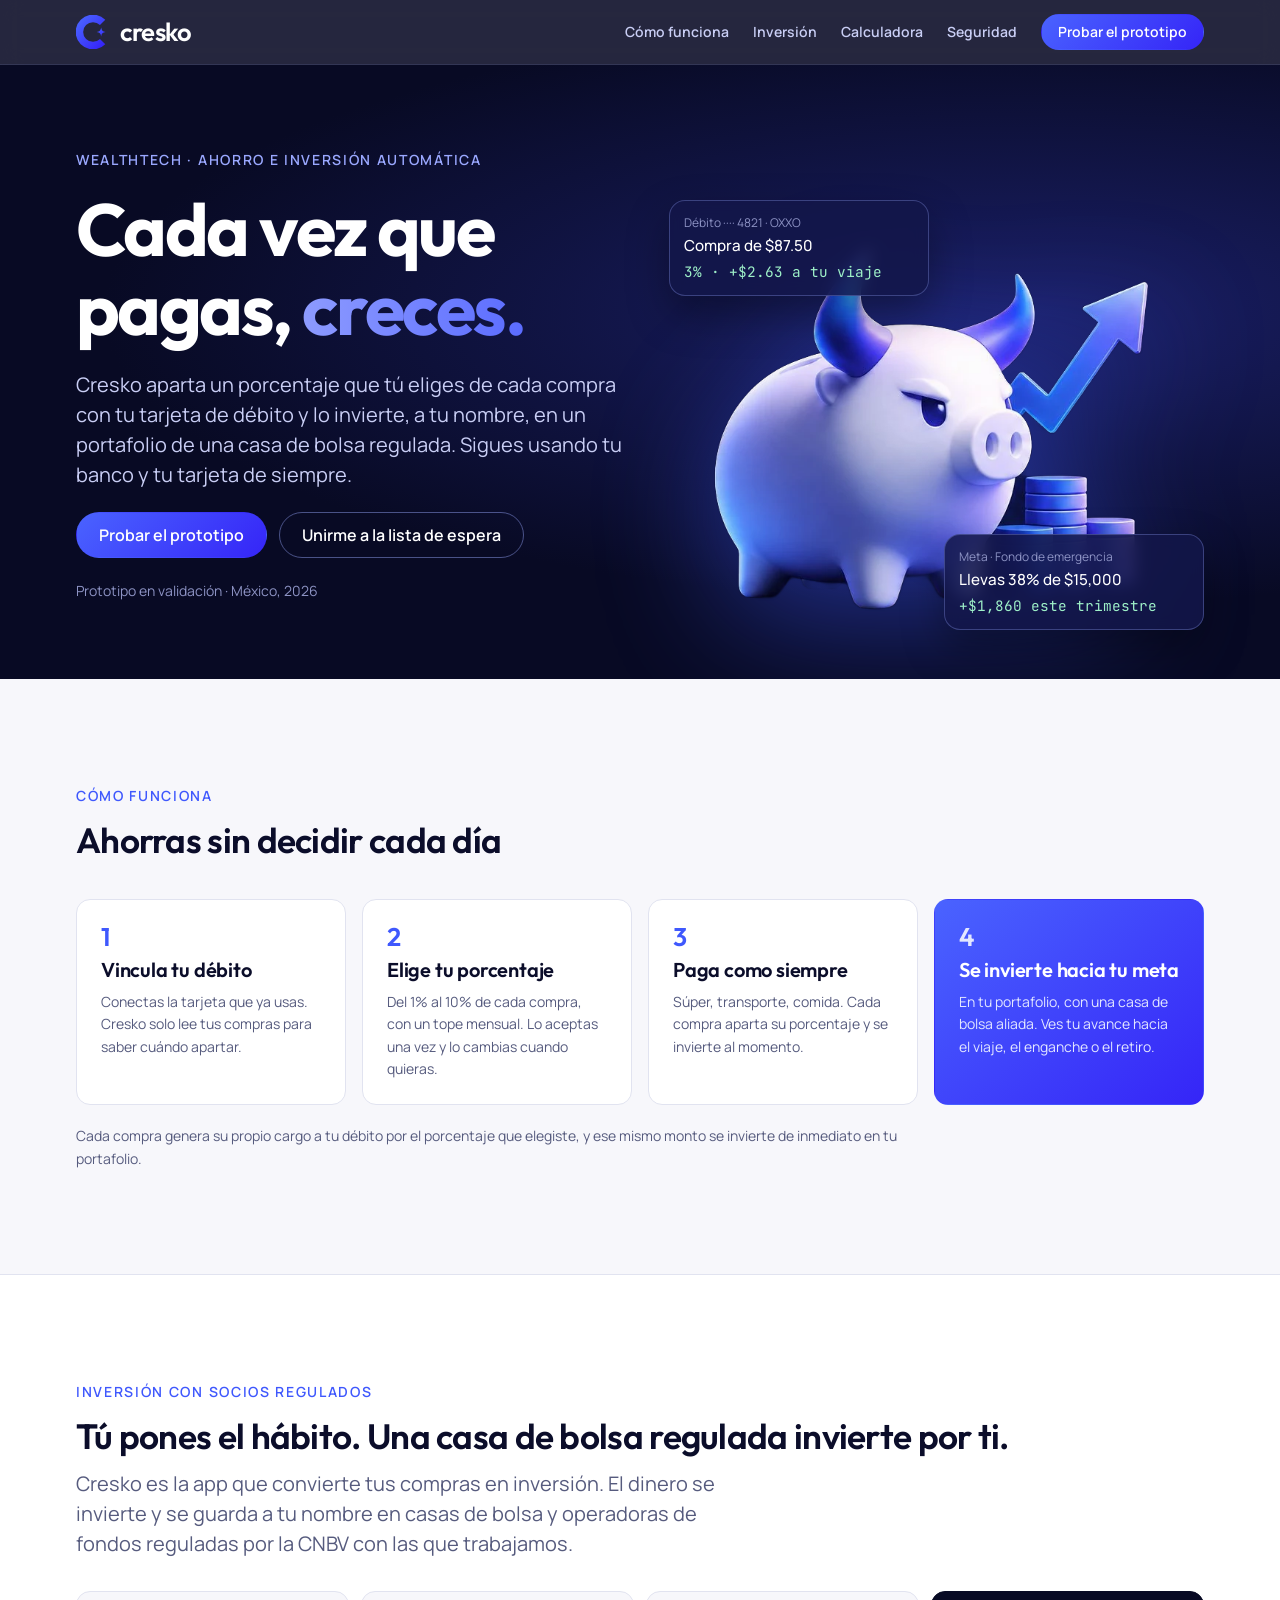
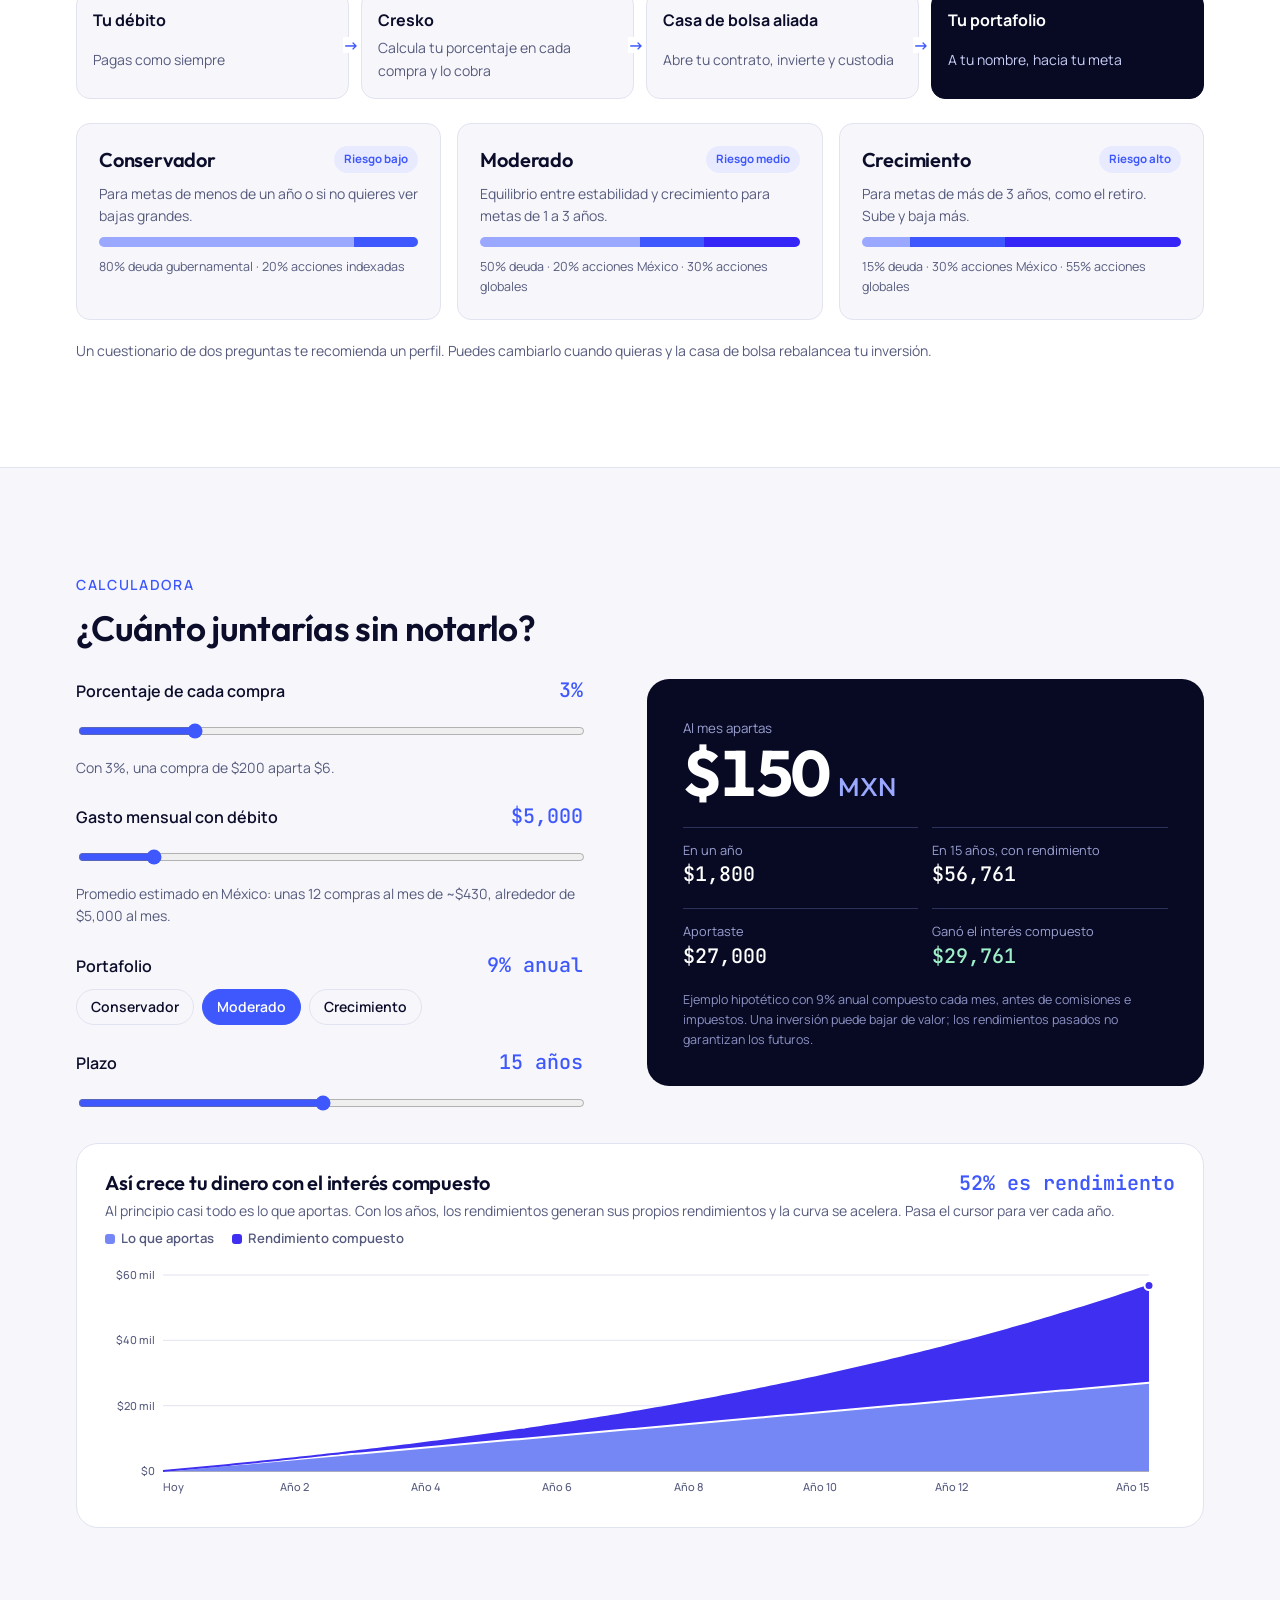
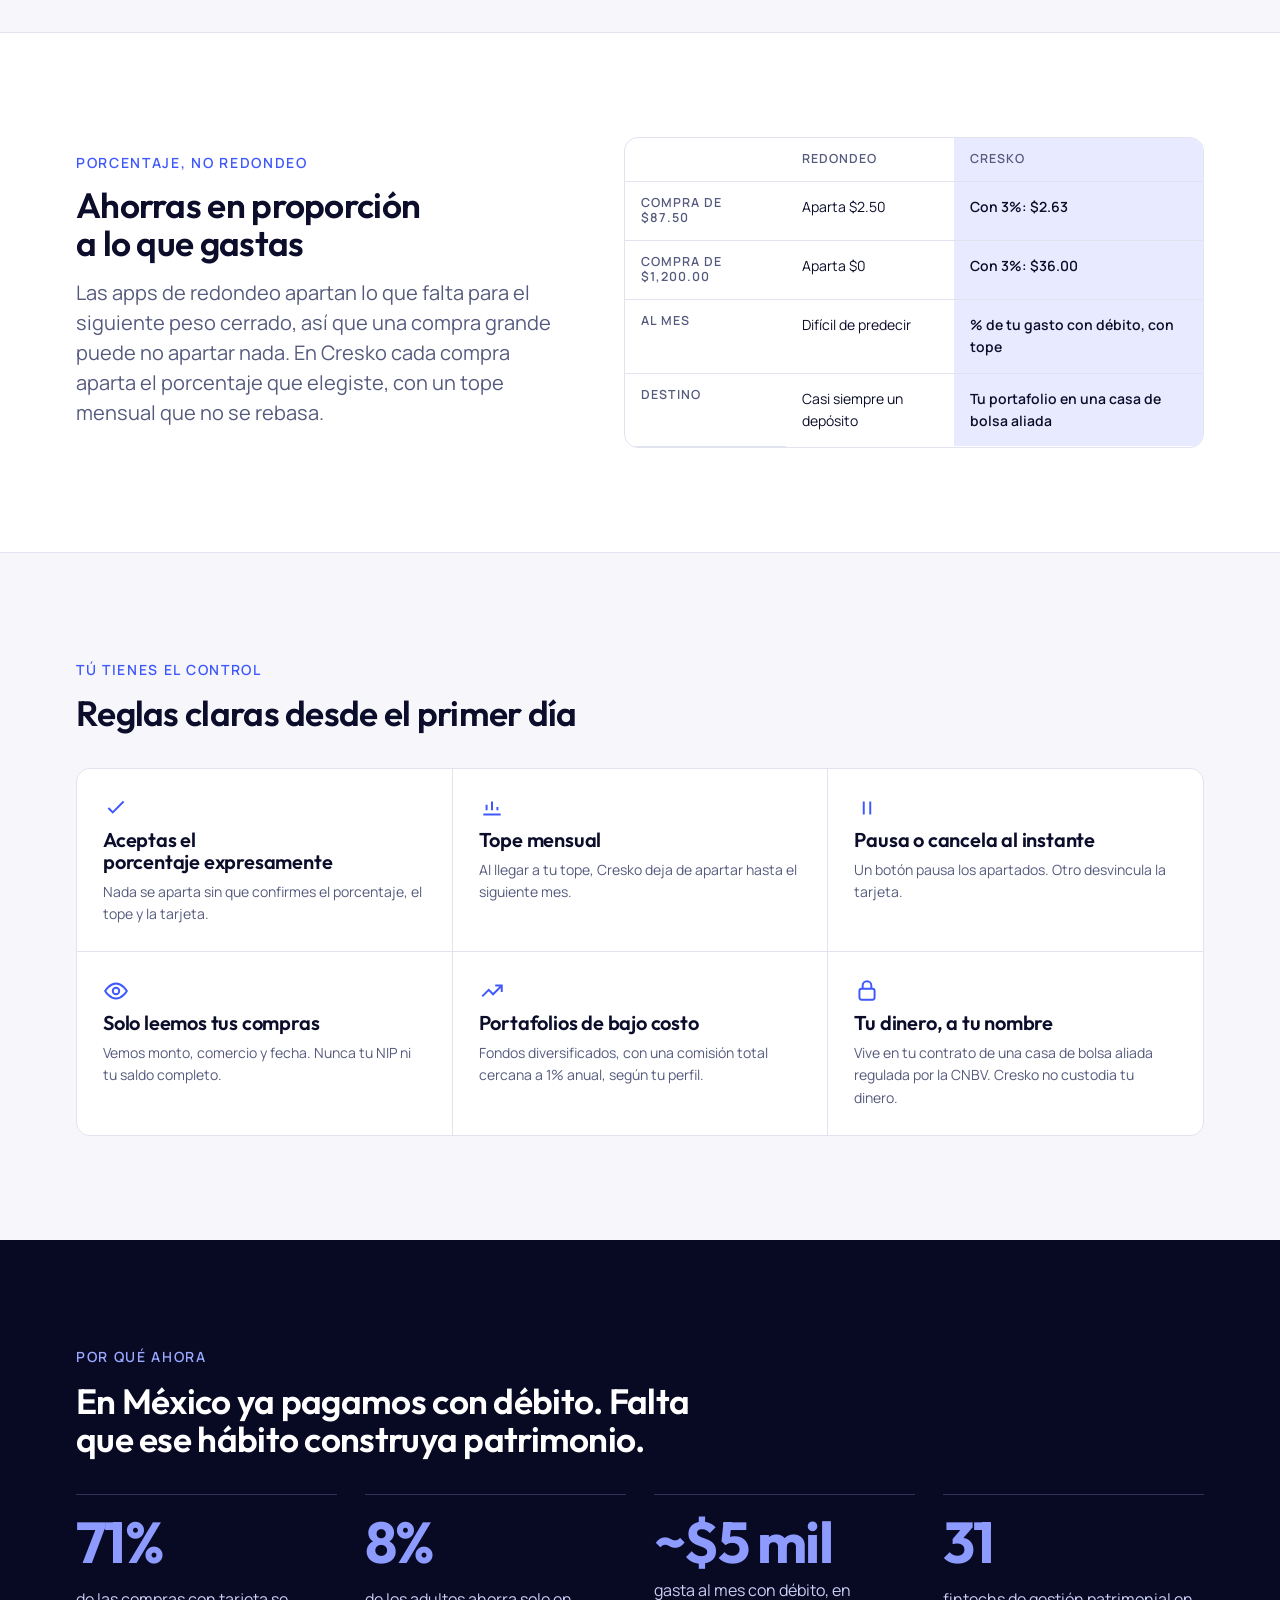
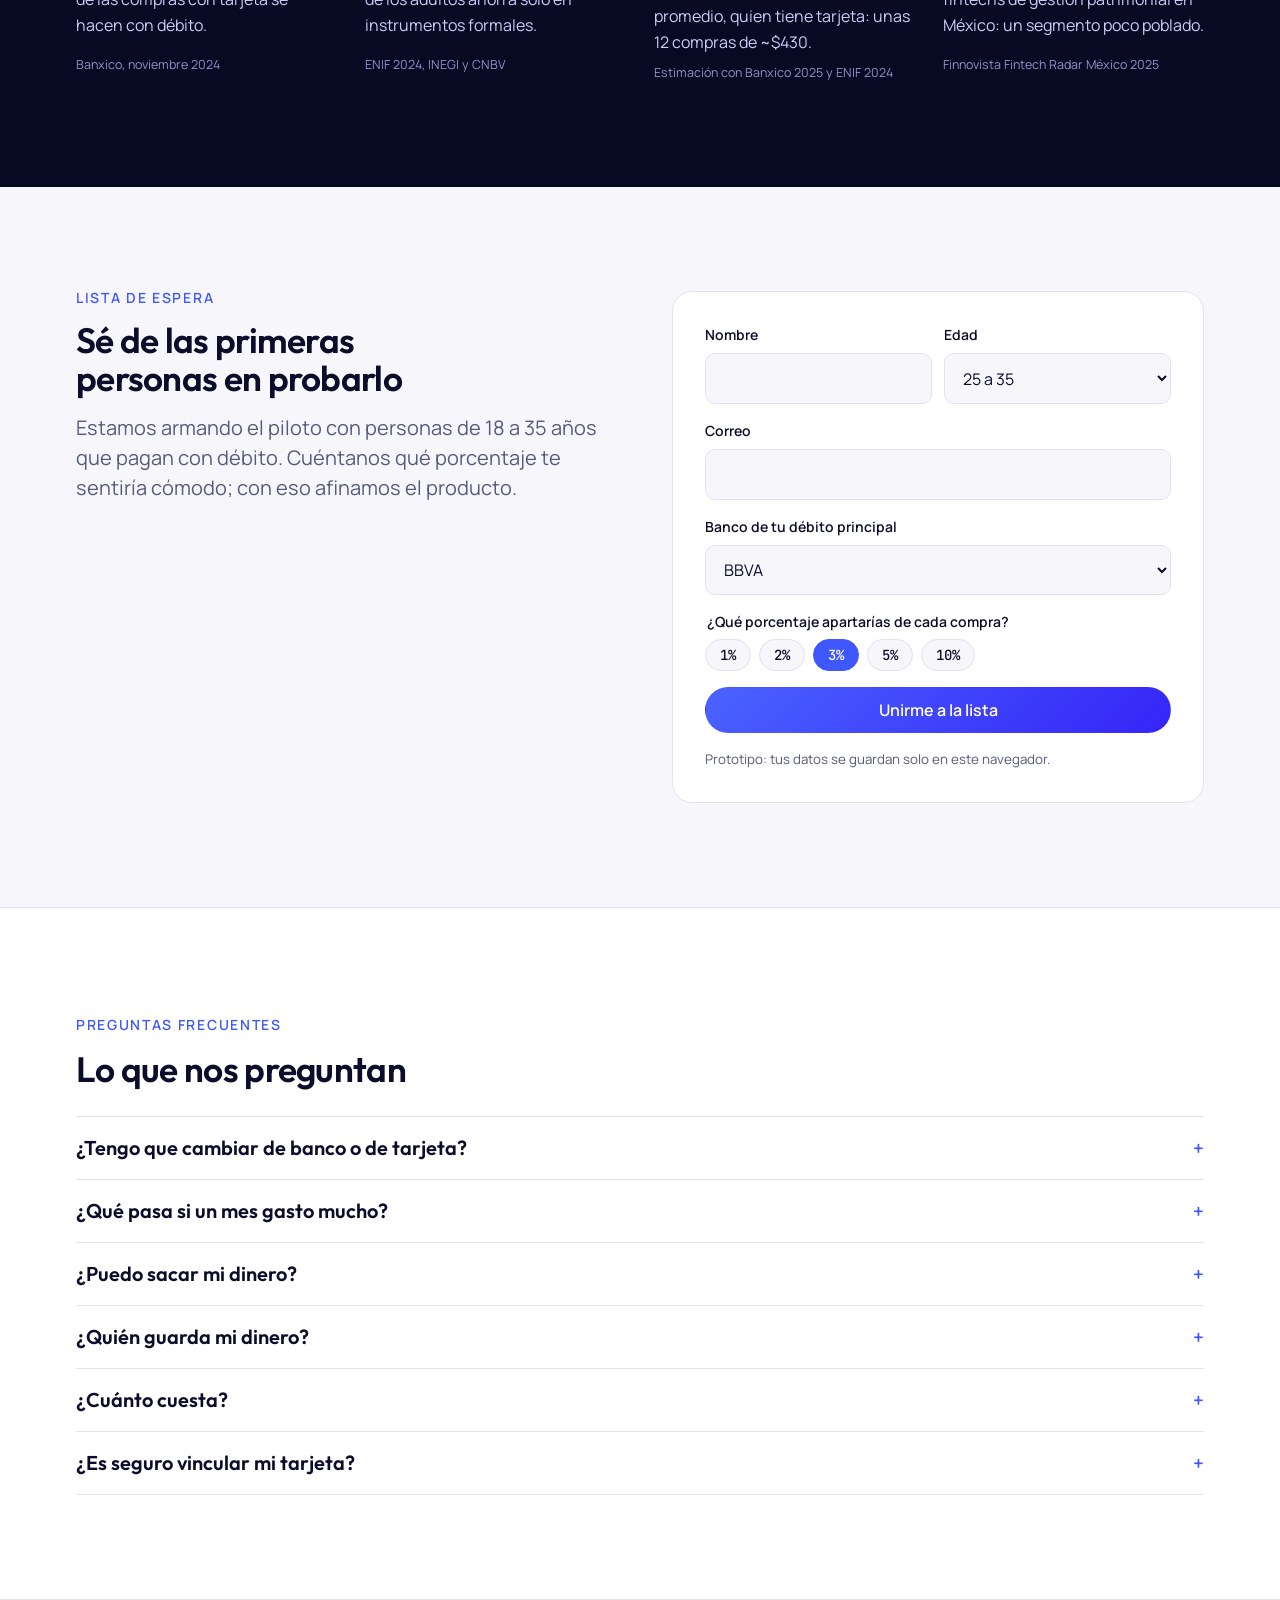
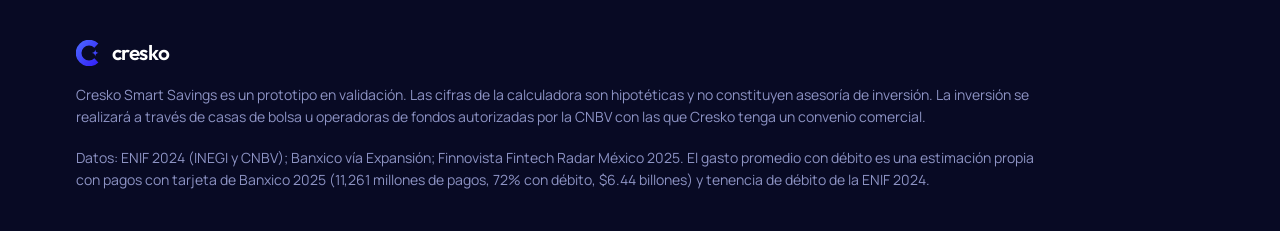
==== commit f4cf0b6b: "Cargo por transacción, gráfica de interés compuesto y gasto promedio real Cada compra genera su prop" ====
--- a/index.html
+++ b/index.html
@@ -34,16 +34,8 @@
   --step--1: 0.875rem; --step-0: 1rem; --step-1: 1.25rem; --step-2: 1.6rem; --step-3: 2.2rem; --step-4: clamp(2.6rem, 6vw, 4.6rem);
   --r: 14px;
 }
-@media (prefers-color-scheme: dark) {
-  :root:not([data-theme="light"]) {
-    --paper: #0A0C22; --surface: #12153A; --ink: #EEF0FF; --muted: #A3A8CC; --line: #262A5C;
-    --accent: #6F82FF; --accent-soft: #1C2160; --good: #3DD69A; color-scheme: dark;
-  }
-}
-:root[data-theme="dark"] {
-  --paper: #0A0C22; --surface: #12153A; --ink: #EEF0FF; --muted: #A3A8CC; --line: #262A5C;
-  --accent: #6F82FF; --accent-soft: #1C2160; --good: #3DD69A; color-scheme: dark;
-}
+/* Un solo tema claro a propósito: blanco de contraste con bandas azul noche. */
+:root { color-scheme: light; --c-in: #7586F5; --c-gr: #3F2FF0; }
 * { box-sizing: border-box; }
 [hidden] { display: none !important; }
 html { scroll-behavior: smooth; }
@@ -129,6 +121,32 @@
 .seg { display: flex; flex-wrap: wrap; gap: 8px; }
 .seg button { font: 600 var(--step--1)/1 var(--font-body); padding: 10px 14px; border-radius: 999px; border: 1px solid var(--line); background: var(--paper); color: var(--ink); cursor: pointer; }
 .seg button[aria-pressed="true"] { background: var(--accent); border-color: var(--accent); color: var(--on-accent); }
+
+/* Gráfica de crecimiento */
+.gc-legend { display: flex; gap: 18px; flex-wrap: wrap; font-size: 0.82rem; color: var(--muted); font-weight: 600; }
+.gc-k::before { content: ""; display: inline-block; width: 10px; height: 10px; border-radius: 3px; margin-right: 6px; vertical-align: -1px; }
+.gc-k-c::before { background: var(--c-in); }
+.gc-k-g::before { background: var(--c-gr); }
+.gc-wrap { position: relative; margin-top: 10px; }
+.gc-wrap svg { display: block; width: 100%; height: auto; touch-action: pan-y; }
+.gc-grid { stroke: var(--line); stroke-width: 1; }
+.gc-base { stroke: var(--muted); }
+.gc-ax { fill: var(--muted); font: 500 11px var(--font-body); }
+.gc-area-c { fill: var(--c-in); }
+.gc-area-g { fill: var(--c-gr); }
+.gc-gap { fill: none; stroke: #FFFFFF; stroke-width: 2; }
+.gc-line { fill: none; stroke: var(--c-gr); stroke-width: 2; }
+.gc-dot { fill: var(--c-gr); stroke: #FFFFFF; stroke-width: 2; }
+.gc-goal { stroke: var(--ink); stroke-width: 1.2; stroke-dasharray: 4 4; }
+.gc-lbl { fill: var(--ink); font: 700 11px var(--font-body); }
+.gc-cross { stroke: var(--ink); stroke-width: 1; }
+.gc-tip { position: absolute; top: 4px; transform: translateX(-50%); background: #FFFFFF; color: var(--ink); border: 1px solid var(--line); border-radius: 10px; padding: 8px 10px; font-size: 0.78rem; display: grid; gap: 2px; min-width: 150px; box-shadow: 0 8px 24px rgba(8,10,36,.14); pointer-events: none; }
+.gc-tip span { display: flex; justify-content: space-between; gap: 12px; color: var(--muted); }
+.gc-tip em { font-style: normal; font-weight: 700; color: var(--ink); font-family: var(--font-data); font-variant-numeric: tabular-nums; }
+.chart-card { background: #FFFFFF; border: 1px solid var(--line); border-radius: 22px; padding: clamp(18px, 3vw, 28px); margin-top: 24px; display: grid; gap: 6px; }
+.chart-head { display: flex; justify-content: space-between; align-items: baseline; gap: 12px; flex-wrap: wrap; }
+.chart-head h3 { font-size: var(--step-1); }
+.chart-head b { font: 600 var(--step-1)/1 var(--font-data); color: var(--accent); }
 
 /* Calculadora */
 .calc { background: var(--surface); border-block: 1px solid var(--line); }
@@ -181,7 +199,8 @@
 /* Datos */
 .data { background: var(--navy); color: #fff; }
 .data .eyebrow { color: var(--glow); }
-.figs { display: grid; grid-template-columns: repeat(3, 1fr); gap: 32px; margin-top: 36px; }
+.figs { display: grid; grid-template-columns: repeat(4, 1fr); gap: 28px; margin-top: 36px; }
+@media (max-width: 1000px) { .figs { grid-template-columns: repeat(2, 1fr); } }
 .fig { display: grid; gap: 8px; border-top: 1px solid rgba(154,168,255,.25); padding-top: 18px; }
 .fig b { font: 700 clamp(2.6rem, 6vw, 3.6rem)/1 var(--font-display); letter-spacing: -0.03em; color: #8D9BFF; }
 .fig p { color: #C9CEF5; }
@@ -271,10 +290,10 @@
       <div class="steps">
         <div class="step"><h3>Vincula tu débito</h3><p>Conectas la tarjeta que ya usas. Cresko solo lee tus compras para saber cuándo apartar.</p></div>
         <div class="step"><h3>Elige tu porcentaje</h3><p>Del 1% al 10% de cada compra, con un tope mensual. Lo aceptas una vez y lo cambias cuando quieras.</p></div>
-        <div class="step"><h3>Paga como siempre</h3><p>Súper, transporte, comida. Cada compra suma su porcentaje al ahorro del día.</p></div>
+        <div class="step"><h3>Paga como siempre</h3><p>Súper, transporte, comida. Cada compra aparta su porcentaje y se invierte al momento.</p></div>
         <div class="step final"><h3>Se invierte hacia tu meta</h3><p>En tu portafolio, con una casa de bolsa aliada. Ves tu avance hacia el viaje, el enganche o el retiro.</p></div>
       </div>
-      <p class="batch-note">Juntamos lo apartado en el día y hacemos un solo cargo a tu débito por la noche. Así una compra no se vuelve diez cargos chiquitos en tu estado de cuenta.</p>
+      <p class="batch-note">Cada compra genera su propio cargo a tu débito por el porcentaje que elegiste, y ese mismo monto se invierte de inmediato en tu portafolio.</p>
     </div>
   </section>
 
@@ -285,7 +304,7 @@
       <p class="lede" style="margin-top:14px">Cresko es la app que convierte tus compras en inversión. El dinero se invierte y se guarda a tu nombre en casas de bolsa y operadoras de fondos reguladas por la CNBV con las que trabajamos.</p>
       <ol class="chain" aria-label="Recorrido de tu dinero">
         <li><b>Tu débito</b><span>Pagas como siempre</span></li>
-        <li><b>Cresko</b><span>Calcula tu porcentaje y junta lo del día</span></li>
+        <li><b>Cresko</b><span>Calcula tu porcentaje en cada compra y lo cobra</span></li>
         <li><b>Casa de bolsa aliada</b><span>Abre tu contrato, invierte y custodia</span></li>
         <li class="end"><b>Tu portafolio</b><span>A tu nombre, hacia tu meta</span></li>
       </ol>
@@ -325,9 +344,9 @@
             <small id="fee-ex">Con 3%, una compra de $200 aparta $6.</small>
           </div>
           <div class="ctl">
-            <div class="ctl-head"><label for="buys">Gasto mensual con débito</label><output id="buys-out" for="buys">$6,000</output></div>
-            <input id="buys" type="range" min="1000" max="30000" step="500" value="6000">
-            <small>Súper, comida, transporte: todo lo que pagas con tu tarjeta de débito.</small>
+            <div class="ctl-head"><label for="buys">Gasto mensual con débito</label><output id="buys-out" for="buys">$5,000</output></div>
+            <input id="buys" type="range" min="1000" max="30000" step="500" value="5000">
+            <small>Promedio estimado en México: unas 12 compras al mes de ~$430, alrededor de $5,000 al mes.</small>
           </div>
           <div class="ctl">
             <div class="ctl-head"><span style="font-weight:600" id="prof-lbl">Portafolio</span><output id="prof-out">9% anual</output></div>
@@ -338,23 +357,30 @@
             </div>
           </div>
           <div class="ctl">
-            <div class="ctl-head"><label for="years">Plazo</label><output id="years-out" for="years">5 años</output></div>
-            <input id="years" type="range" min="1" max="15" step="1" value="5">
+            <div class="ctl-head"><label for="years">Plazo</label><output id="years-out" for="years">15 años</output></div>
+            <input id="years" type="range" min="1" max="30" step="1" value="15">
           </div>
         </div>
         <div class="result" aria-live="polite">
           <div>
             <small style="color:#9AA0D0">Al mes apartas</small>
-            <div class="big" id="r-month">$180 <span>MXN</span></div>
+            <div class="big" id="r-month">$150 <span>MXN</span></div>
           </div>
           <div class="kpis">
             <div class="kpi"><small>En un año</small><b id="r-year">$1,800</b></div>
             <div class="kpi"><small id="r-label">En 5 años, con rendimiento</small><b id="r-fv">$10,900</b></div>
           </div>
-          <div class="bar" role="img" id="r-bar" aria-label="Proporción entre lo aportado y el rendimiento"><i class="in" id="b-in" style="width:80%"></i><i class="gr" id="b-gr" style="width:20%"></i></div>
-          <div class="legend"><span id="l-in">Aportado $9,000</span><span class="g" id="l-gr">Rendimiento $1,900</span></div>
+          <div class="kpis">
+            <div class="kpi"><small>Aportaste</small><b id="r-paid">$27,000</b></div>
+            <div class="kpi"><small>Ganó el interés compuesto</small><b id="r-gr" style="color:#9EF0C8">$29,000</b></div>
+          </div>
           <p class="fine" id="r-fine">Ejemplo hipotético con 9% anual compuesto cada mes, antes de comisiones e impuestos. Una inversión puede bajar de valor; los rendimientos pasados no garantizan los futuros.</p>
         </div>
+      </div>
+      <div class="chart-card">
+        <div class="chart-head"><h3>Así crece tu dinero con el interés compuesto</h3><b id="r-share">52% es rendimiento</b></div>
+        <p style="color:var(--muted);font-size:var(--step--1)">Al principio casi todo es lo que aportas. Con los años, los rendimientos generan sus propios rendimientos y la curva se acelera. Pasa el cursor para ver cada año.</p>
+        <div id="growth"></div>
       </div>
     </div>
   </section>
@@ -373,7 +399,7 @@
             <tr><th scope="row">Compra de $87.50</th><td>Aparta $2.50</td><td class="us">Con 3%: $2.63</td></tr>
             <tr><th scope="row">Compra de $1,200.00</th><td>Aparta $0</td><td class="us">Con 3%: $36.00</td></tr>
             <tr><th scope="row">Al mes</th><td>Difícil de predecir</td><td class="us">% de tu gasto con débito, con tope</td></tr>
-            <tr><th scope="row">Destino</th><td>Casi siempre un depósito</td><td class="us">Fondo indexado hacia tu meta</td></tr>
+            <tr><th scope="row">Destino</th><td>Casi siempre un depósito</td><td class="us">Tu portafolio en una casa de bolsa aliada</td></tr>
           </tbody>
         </table>
       </div>
@@ -420,6 +446,7 @@
       <div class="figs">
         <div class="fig"><b>71%</b><p>de las compras con tarjeta se hacen con débito.</p><small>Banxico, noviembre 2024</small></div>
         <div class="fig"><b>8%</b><p>de los adultos ahorra solo en instrumentos formales.</p><small>ENIF 2024, INEGI y CNBV</small></div>
+        <div class="fig"><b>~$5 mil</b><p>gasta al mes con débito, en promedio, quien tiene tarjeta: unas 12 compras de ~$430.</p><small>Estimación con Banxico 2025 y ENIF 2024</small></div>
         <div class="fig"><b>31</b><p>fintechs de gestión patrimonial en México: un segmento poco poblado.</p><small>Finnovista Fintech Radar México 2025</small></div>
       </div>
     </div>
@@ -464,7 +491,7 @@
       <span class="eyebrow">Preguntas frecuentes</span>
       <h2 id="h-faq" style="margin-top:12px">Lo que nos preguntan</h2>
       <div class="faq">
-        <details><summary>¿Tengo que cambiar de banco o de tarjeta?</summary><p>No. Vinculas la tarjeta de débito que ya usas y sigues pagando igual. Cresko lee tus compras y hace un cargo diario con la suma de lo apartado.</p></details>
+        <details><summary>¿Tengo que cambiar de banco o de tarjeta?</summary><p>No. Vinculas la tarjeta de débito que ya usas y sigues pagando igual. Por cada compra, Cresko hace un cargo por tu porcentaje y lo invierte.</p></details>
         <details><summary>¿Qué pasa si un mes gasto mucho?</summary><p>El tope mensual te protege. Si eliges 3% y un tope de $300, nunca apartarás más de $300 en el mes, aunque gastes $20,000.</p></details>
         <details><summary>¿Puedo sacar mi dinero?</summary><p>Sí. Puedes retirar tu inversión a tu cuenta cuando quieras. El fondo puede valer más o menos que lo que aportaste, según el mercado.</p></details>
         <details><summary>¿Quién guarda mi dinero?</summary><p>Una casa de bolsa u operadora de fondos regulada por la CNBV con la que Cresko tiene un convenio. Tu inversión está en un contrato a tu nombre; Cresko es la app que te ayuda a ahorrar e invertir.</p></details>
@@ -479,10 +506,11 @@
   <div class="wrap">
     <a class="brand" href="#inicio"><img src="assets/logo-mark.svg" alt="" style="width:26px;height:26px">cresko</a>
     <p>Cresko Smart Savings es un prototipo en validación. Las cifras de la calculadora son hipotéticas y no constituyen asesoría de inversión. La inversión se realizará a través de casas de bolsa u operadoras de fondos autorizadas por la CNBV con las que Cresko tenga un convenio comercial.</p>
-    <p>Datos: ENIF 2024 (INEGI y CNBV); Banxico vía Expansión; Finnovista Fintech Radar México 2025.</p>
+    <p>Datos: ENIF 2024 (INEGI y CNBV); Banxico vía Expansión; Finnovista Fintech Radar México 2025. El gasto promedio con débito es una estimación propia con pagos con tarjeta de Banxico 2025 (11,261 millones de pagos, 72% con débito, $6.44 billones) y tenencia de débito de la ENIF 2024.</p>
   </div>
 </footer>
 
+<script src="assets/growth-chart.js"></script>
 <script>
 (function () {
   var mxn = new Intl.NumberFormat("es-MX", { style: "currency", currency: "MXN", maximumFractionDigits: 0 });
@@ -502,12 +530,14 @@
     $("r-year").textContent = mxn.format(month * 12);
     $("r-label").textContent = "En " + years + (years === 1 ? " año" : " años") + ", con rendimiento";
     $("r-fv").textContent = mxn.format(fv);
-    var pin = paid / fv * 100;
-    $("b-in").style.width = pin + "%";
-    $("b-gr").style.width = (100 - pin) + "%";
-    $("l-in").textContent = "Aportado " + mxn.format(paid);
-    $("l-gr").textContent = "Rendimiento " + mxn.format(growth);
+    $("r-paid").textContent = mxn.format(paid);
+    $("r-gr").textContent = mxn.format(growth);
+    $("r-share").textContent = Math.round(growth / fv * 100) + "% es rendimiento";
+    last = { monthly: month, rate: RATE, years: years };
+    CreskoChart.render($("growth"), last);
   }
+  var last;
+  window.addEventListener("resize", function () { if (last) CreskoChart.render($("growth"), last); });
   ["fee", "buys", "years"].forEach(function (id) { $(id).addEventListener("input", calc); });
   document.querySelectorAll(".seg button").forEach(function (b) {
     b.addEventListener("click", function () {
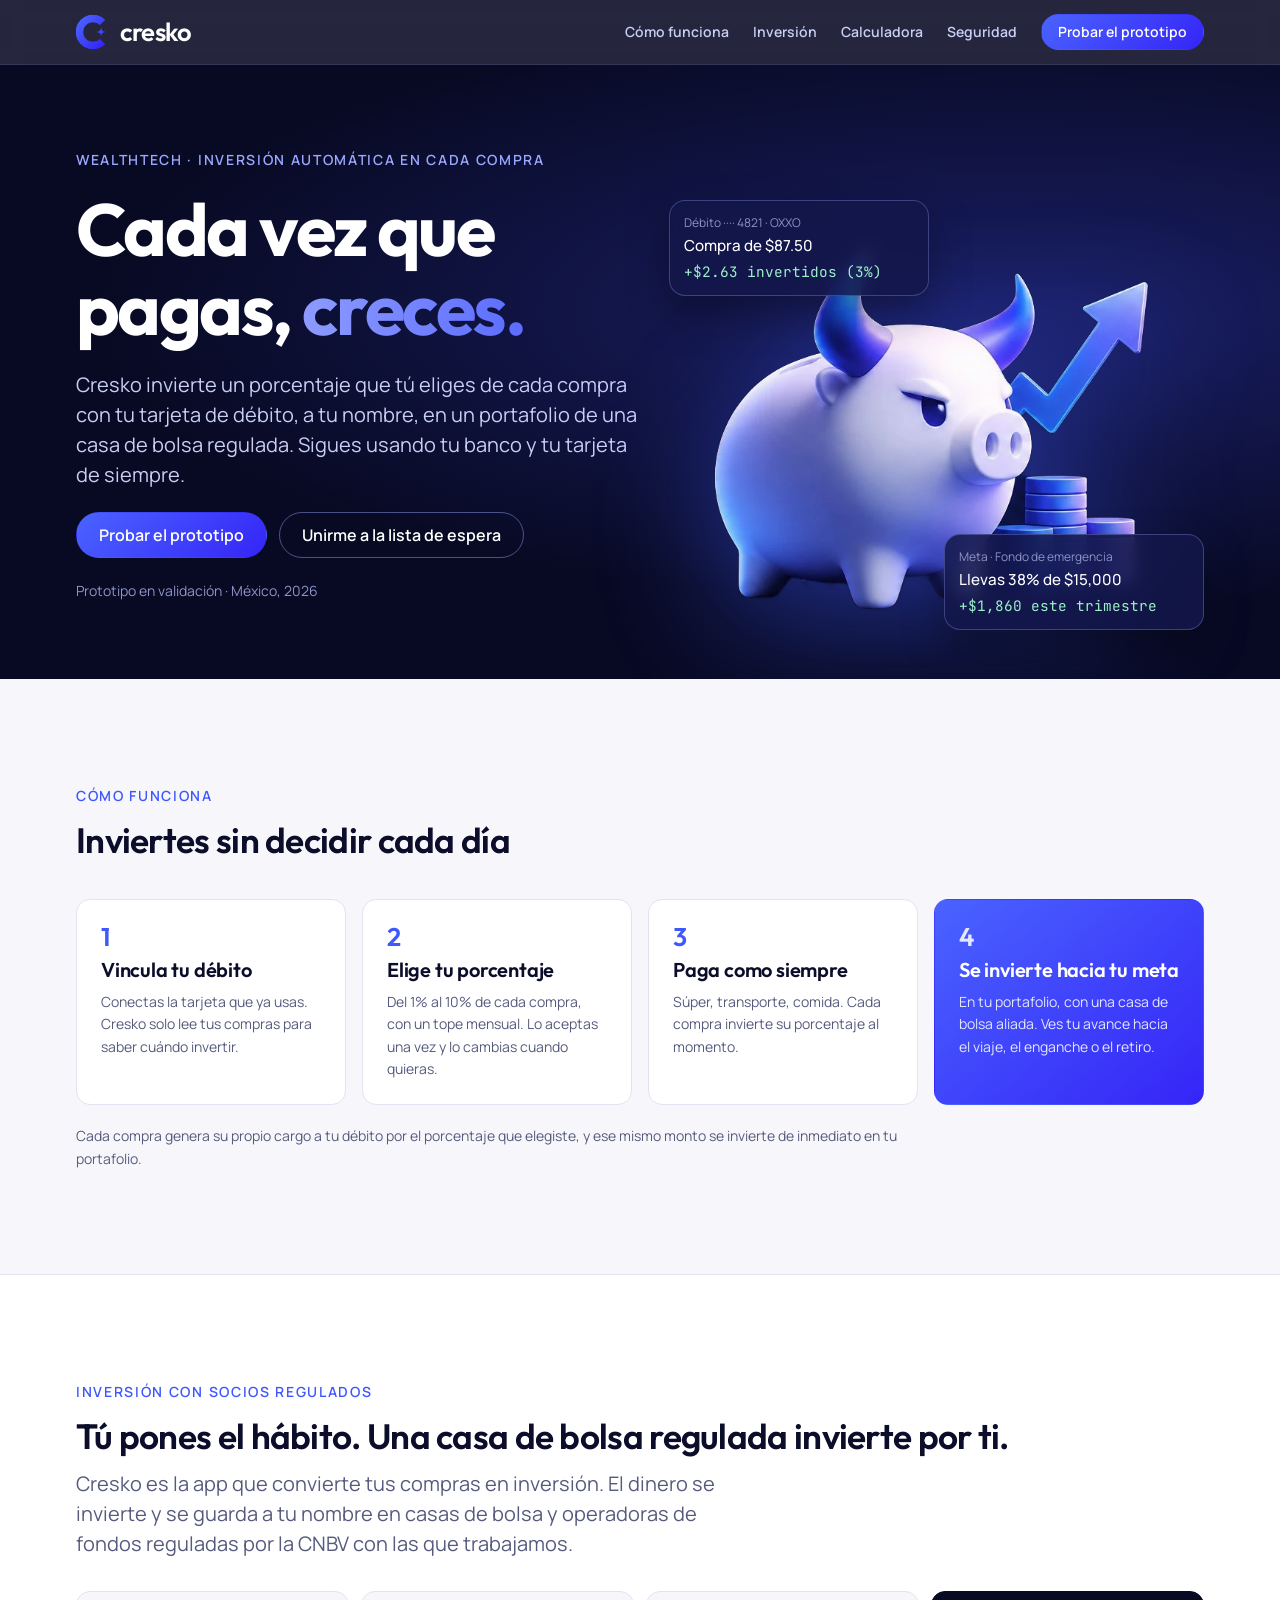
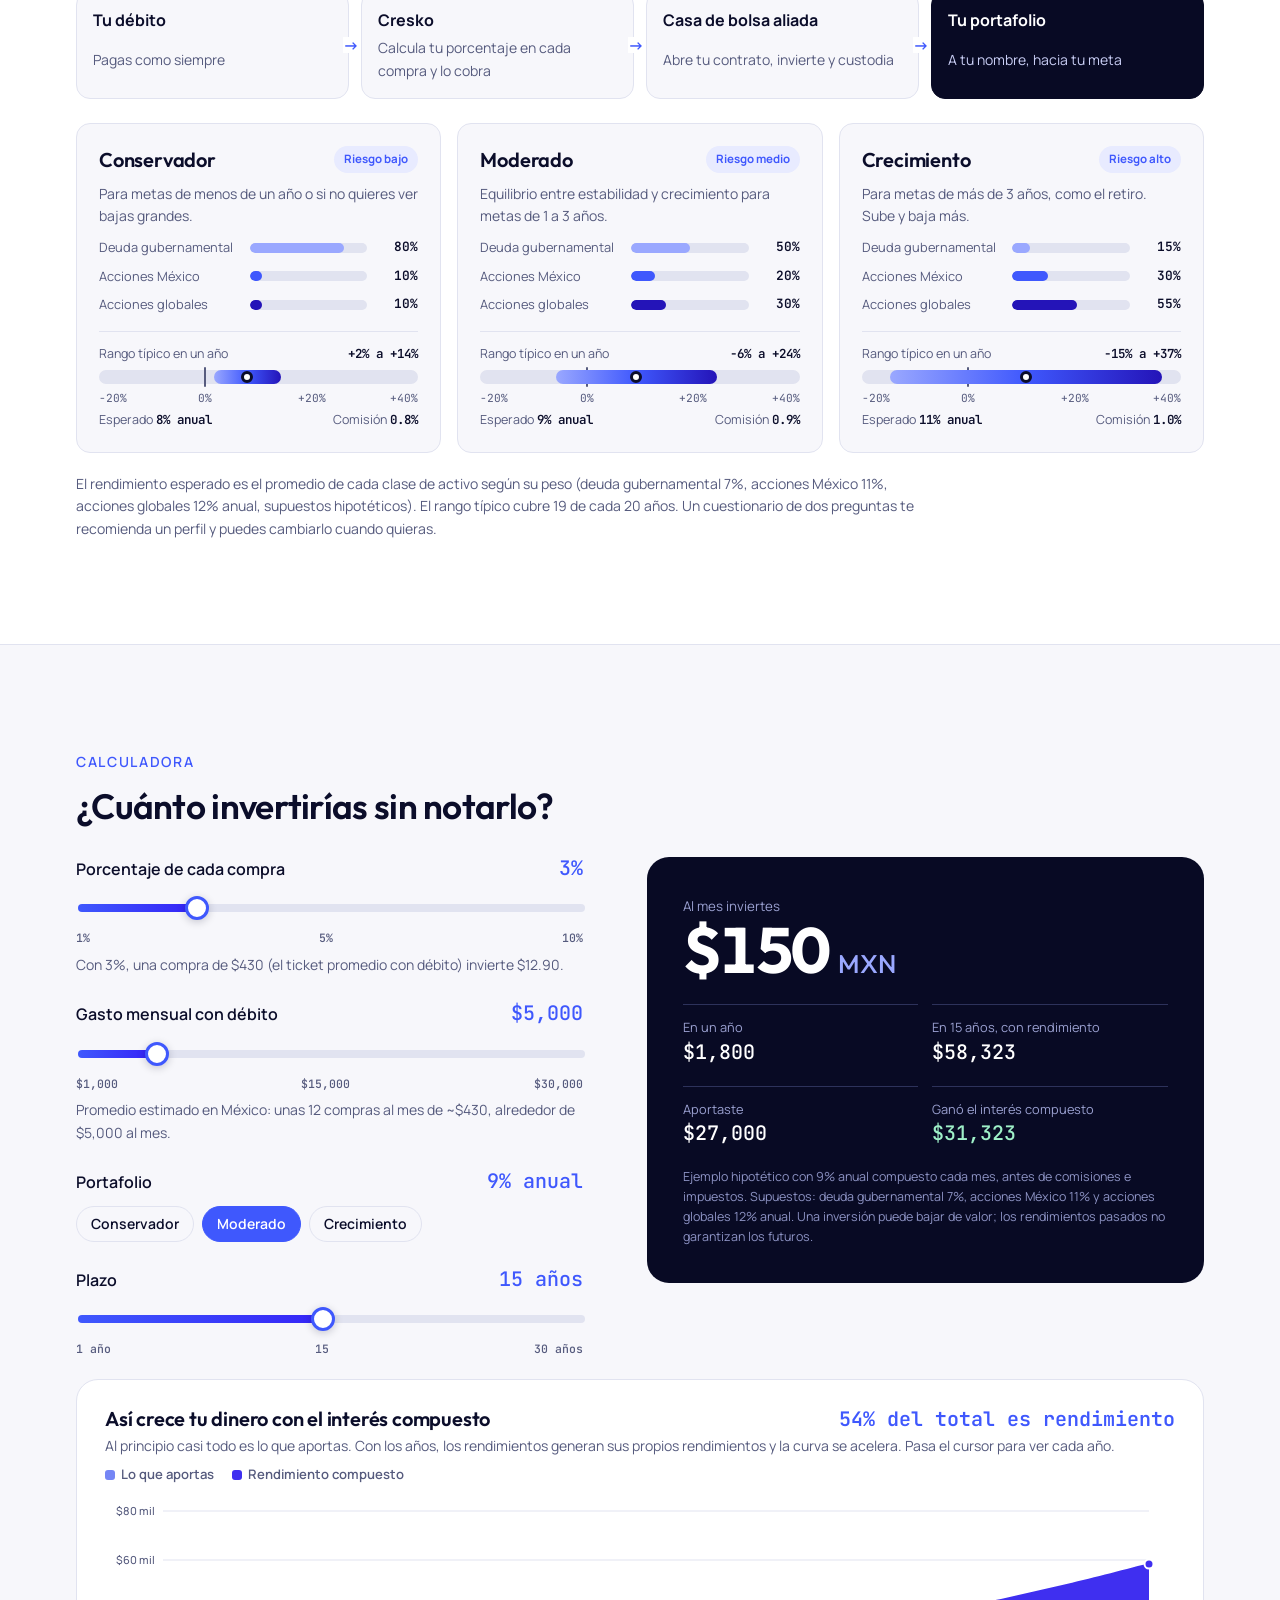
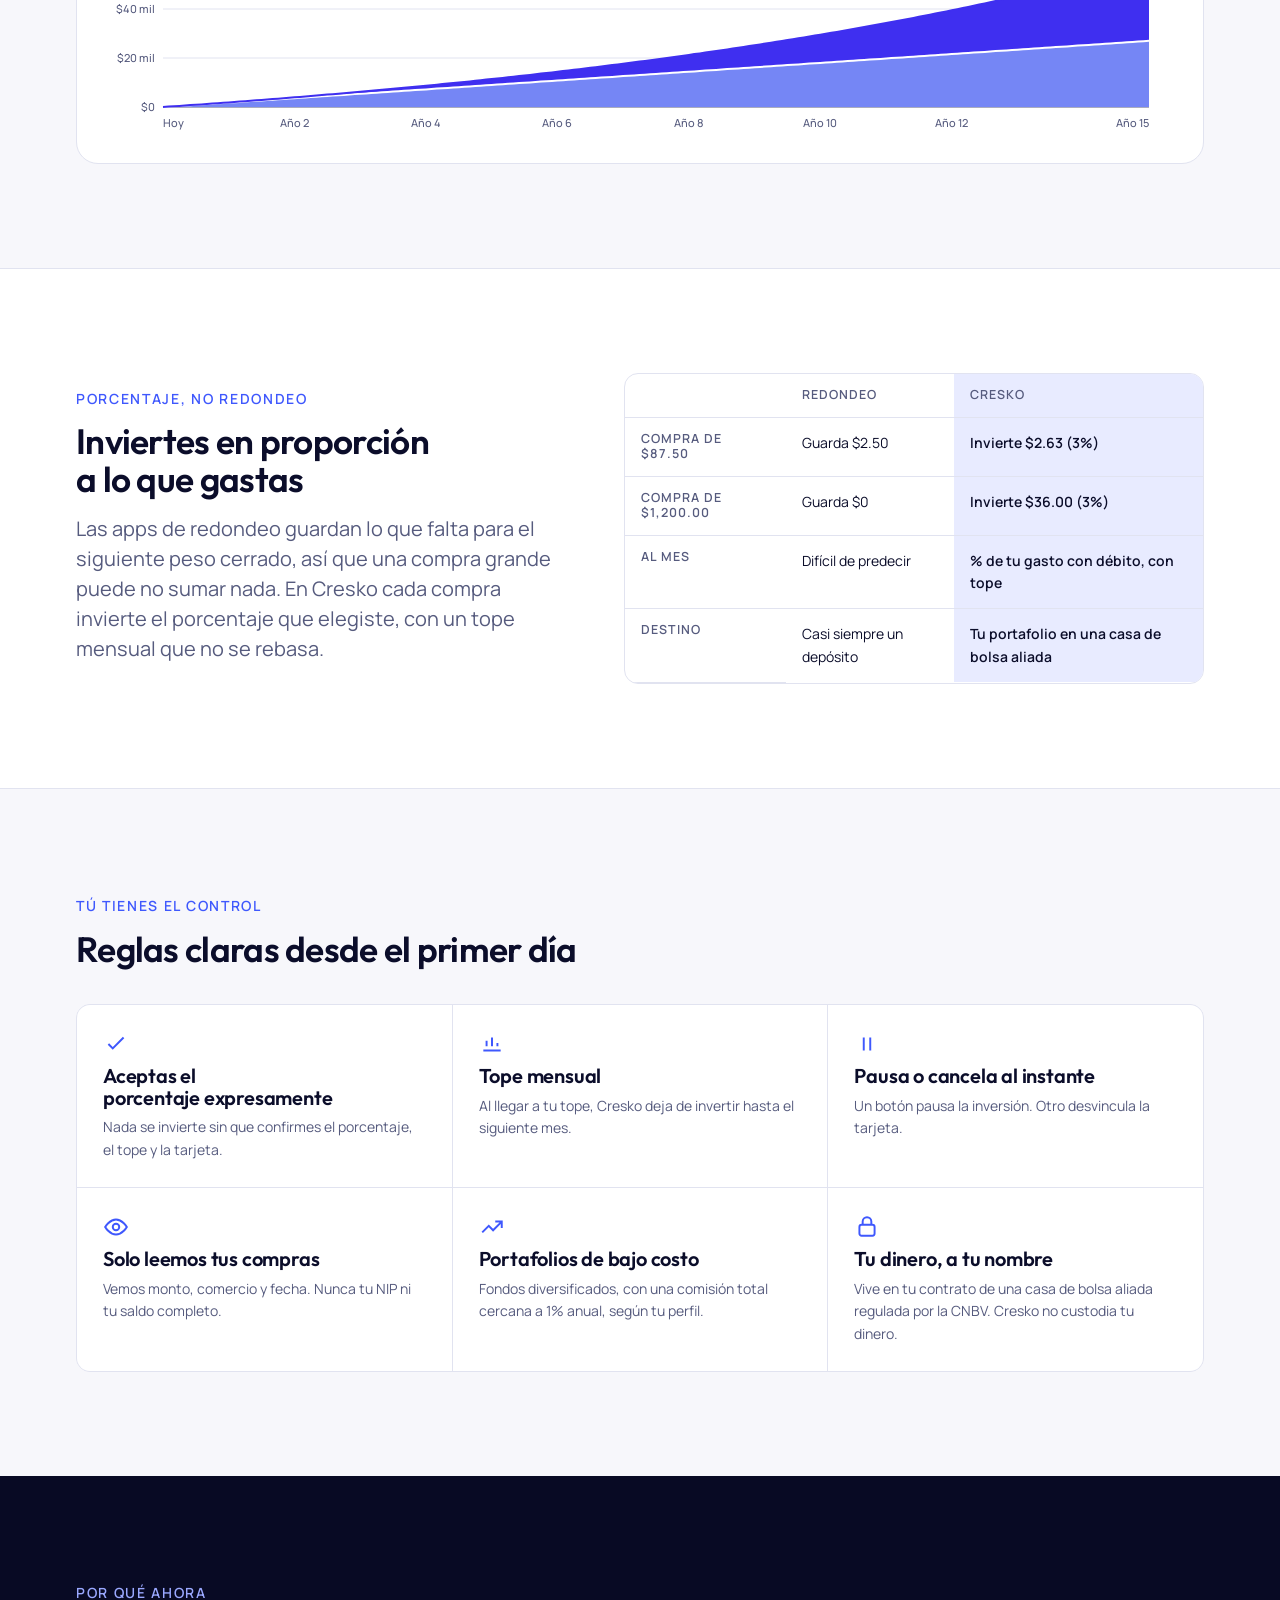
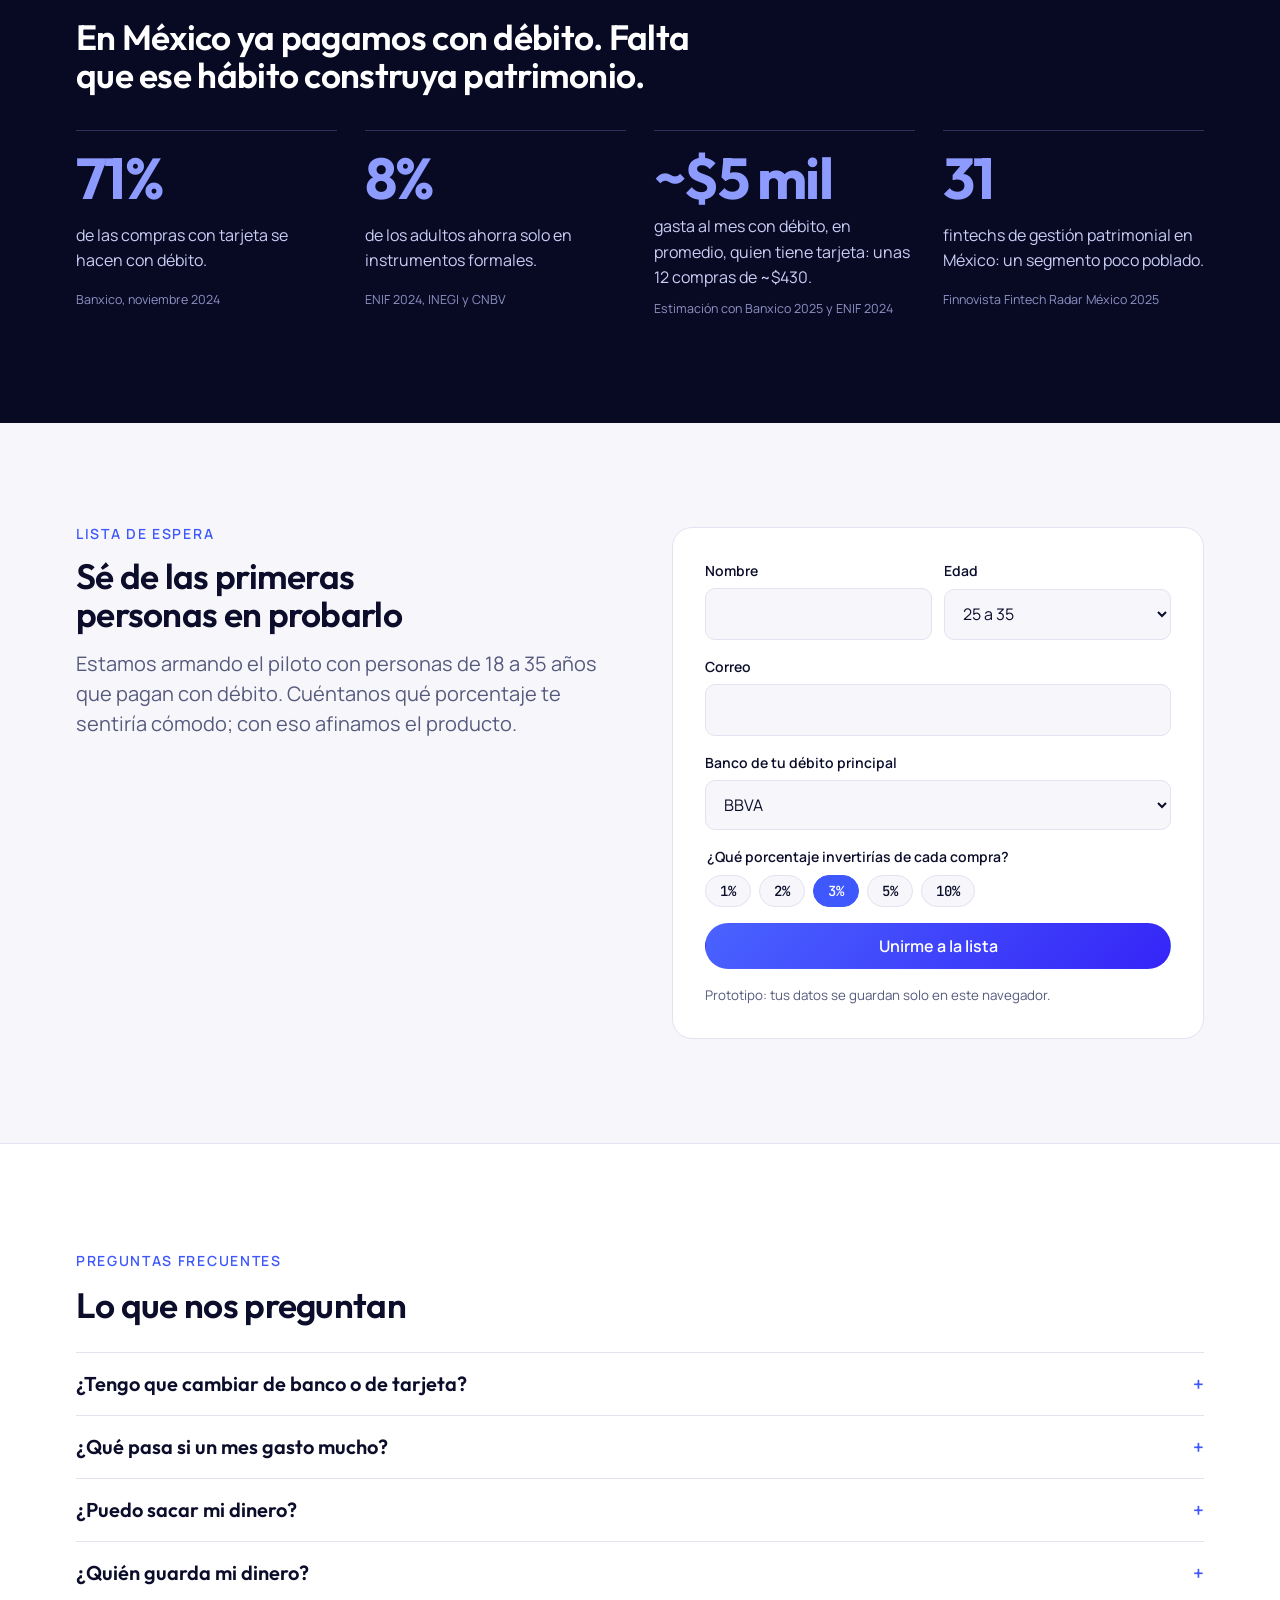
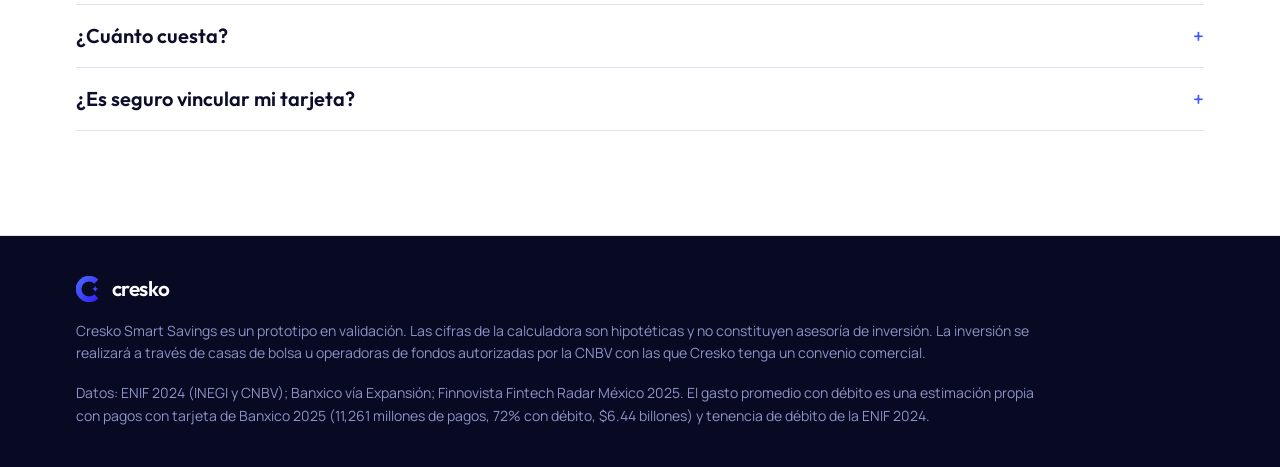
==== commit ec8ebc82: "Lenguaje de inversión, barras claras y porcentajes coherentes Todo el texto habla de invertir, no de" ====
--- a/index.html
+++ b/index.html
@@ -5,11 +5,12 @@
 <meta name="viewport" content="width=device-width, initial-scale=1, viewport-fit=cover">
 <title>Cresko Smart Savings</title>
 <meta name="claude:viewport-fit-sides" content="cover">
-<meta name="description" content="Cresko aparta un porcentaje que tú eliges de cada compra con débito y lo invierte en un fondo indexado hacia tu meta.">
+<meta name="description" content="Cresko invierte un porcentaje que tú eliges de cada compra con débito en un portafolio a tu nombre, hacia tu meta.">
 <link rel="icon" href="assets/logo-mark.svg" type="image/svg+xml">
 <link rel="preconnect" href="https://fonts.googleapis.com">
 <link rel="preconnect" href="https://fonts.gstatic.com" crossorigin>
 <link rel="stylesheet" href="https://fonts.googleapis.com/css2?family=Outfit:wght@400;500;600;700&family=Manrope:wght@400;500;600;700&family=JetBrains+Mono:wght@500&display=swap">
+<link rel="stylesheet" href="assets/portfolio.css">
 <style>
 /* Layout: banda nocturna con la mascota como tesis, luego secciones claras en una retícula de 12 columnas; la calculadora es el momento interactivo. */
 :root {
@@ -27,7 +28,6 @@
   --accent-soft: #E8EBFF;
   --on-accent: #FFFFFF;
   --good: #11865B;
-  --mix-1: #9AA8FF; --mix-2: #3F58FD; --mix-3: #3525F7;
   --font-display: "Outfit", "Avenir Next", "Segoe UI", system-ui, sans-serif;
   --font-body: "Manrope", "Segoe UI", system-ui, sans-serif;
   --font-data: "JetBrains Mono", ui-monospace, "SFMono-Regular", Menlo, monospace;
@@ -113,10 +113,7 @@
 .port { border: 1px solid var(--line); border-radius: var(--r); padding: 22px; display: grid; gap: 10px; align-content: start; background: var(--paper); min-width: 0; }
 .port-top { display: flex; justify-content: space-between; align-items: center; gap: 8px; }
 .port p { color: var(--muted); font-size: var(--step--1); }
-.port small { color: var(--muted); font-size: 0.78rem; }
 .tag { font-size: 0.72rem; font-weight: 700; padding: 4px 10px; border-radius: 999px; background: var(--accent-soft); color: var(--accent); white-space: nowrap; }
-.mixbar { display: flex; height: 10px; border-radius: 6px; overflow: hidden; }
-.mixbar i { display: block; height: 100%; }
 @media (max-width: 860px) { .ports { grid-template-columns: 1fr; } }
 .seg { display: flex; flex-wrap: wrap; gap: 8px; }
 .seg button { font: 600 var(--step--1)/1 var(--font-body); padding: 10px 14px; border-radius: 999px; border: 1px solid var(--line); background: var(--paper); color: var(--ink); cursor: pointer; }
@@ -157,7 +154,6 @@
 .ctl label { font-weight: 600; }
 .ctl output { font: 500 var(--step-1)/1 var(--font-data); color: var(--accent); font-variant-numeric: tabular-nums; }
 .ctl small { color: var(--muted); font-size: var(--step--1); }
-input[type=range] { width: 100%; accent-color: var(--blue); height: 28px; }
 .result { background: var(--navy); color: #fff; border-radius: 22px; padding: clamp(22px, 4vw, 36px); display: grid; gap: 22px; min-width: 0; }
 .result .big { font: 700 clamp(2.6rem, 7vw, 4rem)/1 var(--font-display); letter-spacing: -0.03em; font-variant-numeric: tabular-nums; }
 .result .big span { font-size: 0.4em; color: var(--glow); font-weight: 500; letter-spacing: 0; }
@@ -258,9 +254,9 @@
   <section class="hero" aria-labelledby="h-hero">
     <div class="wrap">
       <div class="hero-copy">
-        <span class="eyebrow">Wealthtech · Ahorro e inversión automática</span>
+        <span class="eyebrow">Wealthtech · Inversión automática en cada compra</span>
         <h1 id="h-hero">Cada vez que pagas, <em>creces.</em></h1>
-        <p>Cresko aparta un porcentaje que tú eliges de cada compra con tu tarjeta de débito y lo invierte, a tu nombre, en un portafolio de una casa de bolsa regulada. Sigues usando tu banco y tu tarjeta de siempre.</p>
+        <p>Cresko invierte un porcentaje que tú eliges de cada compra con tu tarjeta de débito, a tu nombre, en un portafolio de una casa de bolsa regulada. Sigues usando tu banco y tu tarjeta de siempre.</p>
         <div class="cta-row">
           <a class="btn btn-primary" href="app/index.html">Probar el prototipo</a>
           <a class="btn btn-ghost" href="#lista">Unirme a la lista de espera</a>
@@ -272,7 +268,7 @@
         <div class="ping" aria-hidden="true">
           <small>Débito ···· 4821 · OXXO</small>
           <b>Compra de $87.50</b>
-          <span class="amt">3% · +$2.63 a tu viaje</span>
+          <span class="amt">+$2.63 invertidos (3%)</span>
         </div>
         <div class="ping two" aria-hidden="true">
           <small>Meta · Fondo de emergencia</small>
@@ -286,11 +282,11 @@
   <section id="como-funciona" aria-labelledby="h-how">
     <div class="wrap">
       <span class="eyebrow">Cómo funciona</span>
-      <h2 id="h-how" style="margin-top:12px">Ahorras sin decidir cada día</h2>
+      <h2 id="h-how" style="margin-top:12px">Inviertes sin decidir cada día</h2>
       <div class="steps">
-        <div class="step"><h3>Vincula tu débito</h3><p>Conectas la tarjeta que ya usas. Cresko solo lee tus compras para saber cuándo apartar.</p></div>
+        <div class="step"><h3>Vincula tu débito</h3><p>Conectas la tarjeta que ya usas. Cresko solo lee tus compras para saber cuándo invertir.</p></div>
         <div class="step"><h3>Elige tu porcentaje</h3><p>Del 1% al 10% de cada compra, con un tope mensual. Lo aceptas una vez y lo cambias cuando quieras.</p></div>
-        <div class="step"><h3>Paga como siempre</h3><p>Súper, transporte, comida. Cada compra aparta su porcentaje y se invierte al momento.</p></div>
+        <div class="step"><h3>Paga como siempre</h3><p>Súper, transporte, comida. Cada compra invierte su porcentaje al momento.</p></div>
         <div class="step final"><h3>Se invierte hacia tu meta</h3><p>En tu portafolio, con una casa de bolsa aliada. Ves tu avance hacia el viaje, el enganche o el retiro.</p></div>
       </div>
       <p class="batch-note">Cada compra genera su propio cargo a tu débito por el porcentaje que elegiste, y ese mismo monto se invierte de inmediato en tu portafolio.</p>
@@ -308,62 +304,46 @@
         <li><b>Casa de bolsa aliada</b><span>Abre tu contrato, invierte y custodia</span></li>
         <li class="end"><b>Tu portafolio</b><span>A tu nombre, hacia tu meta</span></li>
       </ol>
-      <div class="ports">
-        <div class="port">
-          <div class="port-top"><h3>Conservador</h3><span class="tag">Riesgo bajo</span></div>
-          <p>Para metas de menos de un año o si no quieres ver bajas grandes.</p>
-          <div class="mixbar"><i style="width:80%;background:var(--mix-1)"></i><i style="width:20%;background:var(--mix-2)"></i></div>
-          <small>80% deuda gubernamental · 20% acciones indexadas</small>
-        </div>
-        <div class="port">
-          <div class="port-top"><h3>Moderado</h3><span class="tag">Riesgo medio</span></div>
-          <p>Equilibrio entre estabilidad y crecimiento para metas de 1 a 3 años.</p>
-          <div class="mixbar"><i style="width:50%;background:var(--mix-1)"></i><i style="width:20%;background:var(--mix-2)"></i><i style="width:30%;background:var(--mix-3)"></i></div>
-          <small>50% deuda · 20% acciones México · 30% acciones globales</small>
-        </div>
-        <div class="port">
-          <div class="port-top"><h3>Crecimiento</h3><span class="tag">Riesgo alto</span></div>
-          <p>Para metas de más de 3 años, como el retiro. Sube y baja más.</p>
-          <div class="mixbar"><i style="width:15%;background:var(--mix-1)"></i><i style="width:30%;background:var(--mix-2)"></i><i style="width:55%;background:var(--mix-3)"></i></div>
-          <small>15% deuda · 30% acciones México · 55% acciones globales</small>
-        </div>
-      </div>
-      <p class="batch-note">Un cuestionario de dos preguntas te recomienda un perfil. Puedes cambiarlo cuando quieras y la casa de bolsa rebalancea tu inversión.</p>
+      <div class="ports" id="ports"></div>
+      <p class="batch-note">El rendimiento esperado es el promedio de cada clase de activo según su peso (deuda gubernamental 7%, acciones México 11%, acciones globales 12% anual, supuestos hipotéticos). El rango típico cubre 19 de cada 20 años. Un cuestionario de dos preguntas te recomienda un perfil y puedes cambiarlo cuando quieras.</p>
     </div>
   </section>
 
   <section id="calculadora" aria-labelledby="h-calc">
     <div class="wrap">
       <span class="eyebrow">Calculadora</span>
-      <h2 id="h-calc" style="margin-top:12px">¿Cuánto juntarías sin notarlo?</h2>
+      <h2 id="h-calc" style="margin-top:12px">¿Cuánto invertirías sin notarlo?</h2>
       <div class="calc-grid">
         <div class="controls">
           <div class="ctl">
             <div class="ctl-head"><label for="fee">Porcentaje de cada compra</label><output id="fee-out" for="fee">3%</output></div>
-            <input id="fee" type="range" min="1" max="10" step="1" value="3">
-            <small id="fee-ex">Con 3%, una compra de $200 aparta $6.</small>
+            <input id="fee" class="slider" type="range" min="1" max="10" step="1" value="3">
+            <div class="scale" aria-hidden="true"><span>1%</span><span>5%</span><span>10%</span></div>
+            <small id="fee-ex">Con 3%, una compra de $430 (el ticket promedio con débito) invierte $12.90.</small>
           </div>
           <div class="ctl">
             <div class="ctl-head"><label for="buys">Gasto mensual con débito</label><output id="buys-out" for="buys">$5,000</output></div>
-            <input id="buys" type="range" min="1000" max="30000" step="500" value="5000">
+            <input id="buys" class="slider" type="range" min="1000" max="30000" step="500" value="5000">
+            <div class="scale" aria-hidden="true"><span>$1,000</span><span>$15,000</span><span>$30,000</span></div>
             <small>Promedio estimado en México: unas 12 compras al mes de ~$430, alrededor de $5,000 al mes.</small>
           </div>
           <div class="ctl">
             <div class="ctl-head"><span style="font-weight:600" id="prof-lbl">Portafolio</span><output id="prof-out">9% anual</output></div>
             <div class="seg" role="group" aria-labelledby="prof-lbl">
-              <button type="button" data-rate="0.07" aria-pressed="false">Conservador</button>
-              <button type="button" data-rate="0.09" aria-pressed="true">Moderado</button>
-              <button type="button" data-rate="0.11" aria-pressed="false">Crecimiento</button>
+              <button type="button" data-p="conservador" aria-pressed="false">Conservador</button>
+              <button type="button" data-p="moderado" aria-pressed="true">Moderado</button>
+              <button type="button" data-p="crecimiento" aria-pressed="false">Crecimiento</button>
             </div>
           </div>
           <div class="ctl">
             <div class="ctl-head"><label for="years">Plazo</label><output id="years-out" for="years">15 años</output></div>
-            <input id="years" type="range" min="1" max="30" step="1" value="15">
+            <input id="years" class="slider" type="range" min="1" max="30" step="1" value="15">
+            <div class="scale" aria-hidden="true"><span>1 año</span><span>15</span><span>30 años</span></div>
           </div>
         </div>
         <div class="result" aria-live="polite">
           <div>
-            <small style="color:#9AA0D0">Al mes apartas</small>
+            <small style="color:#9AA0D0">Al mes inviertes</small>
             <div class="big" id="r-month">$150 <span>MXN</span></div>
           </div>
           <div class="kpis">
@@ -374,11 +354,11 @@
             <div class="kpi"><small>Aportaste</small><b id="r-paid">$27,000</b></div>
             <div class="kpi"><small>Ganó el interés compuesto</small><b id="r-gr" style="color:#9EF0C8">$29,000</b></div>
           </div>
-          <p class="fine" id="r-fine">Ejemplo hipotético con 9% anual compuesto cada mes, antes de comisiones e impuestos. Una inversión puede bajar de valor; los rendimientos pasados no garantizan los futuros.</p>
+          <p class="fine" id="r-fine">Ejemplo hipotético con 9% anual compuesto cada mes, antes de comisiones e impuestos. Supuestos: deuda gubernamental 7%, acciones México 11% y acciones globales 12% anual. Una inversión puede bajar de valor; los rendimientos pasados no garantizan los futuros.</p>
         </div>
       </div>
       <div class="chart-card">
-        <div class="chart-head"><h3>Así crece tu dinero con el interés compuesto</h3><b id="r-share">52% es rendimiento</b></div>
+        <div class="chart-head"><h3>Así crece tu dinero con el interés compuesto</h3><b id="r-share">52% del total es rendimiento</b></div>
         <p style="color:var(--muted);font-size:var(--step--1)">Al principio casi todo es lo que aportas. Con los años, los rendimientos generan sus propios rendimientos y la curva se acelera. Pasa el cursor para ver cada año.</p>
         <div id="growth"></div>
       </div>
@@ -389,15 +369,15 @@
     <div class="wrap split">
       <div style="display:grid;gap:16px">
         <span class="eyebrow">Porcentaje, no redondeo</span>
-        <h2 id="h-vs">Ahorras en proporción a lo que gastas</h2>
-        <p class="lede">Las apps de redondeo apartan lo que falta para el siguiente peso cerrado, así que una compra grande puede no apartar nada. En Cresko cada compra aparta el porcentaje que elegiste, con un tope mensual que no se rebasa.</p>
+        <h2 id="h-vs">Inviertes en proporción a lo que gastas</h2>
+        <p class="lede">Las apps de redondeo guardan lo que falta para el siguiente peso cerrado, así que una compra grande puede no sumar nada. En Cresko cada compra invierte el porcentaje que elegiste, con un tope mensual que no se rebasa.</p>
       </div>
       <div class="table-wrap">
         <table>
           <thead><tr><th scope="col"></th><th scope="col">Redondeo</th><th scope="col" class="us">Cresko</th></tr></thead>
           <tbody>
-            <tr><th scope="row">Compra de $87.50</th><td>Aparta $2.50</td><td class="us">Con 3%: $2.63</td></tr>
-            <tr><th scope="row">Compra de $1,200.00</th><td>Aparta $0</td><td class="us">Con 3%: $36.00</td></tr>
+            <tr><th scope="row">Compra de $87.50</th><td>Guarda $2.50</td><td class="us">Invierte $2.63 (3%)</td></tr>
+            <tr><th scope="row">Compra de $1,200.00</th><td>Guarda $0</td><td class="us">Invierte $36.00 (3%)</td></tr>
             <tr><th scope="row">Al mes</th><td>Difícil de predecir</td><td class="us">% de tu gasto con débito, con tope</td></tr>
             <tr><th scope="row">Destino</th><td>Casi siempre un depósito</td><td class="us">Tu portafolio en una casa de bolsa aliada</td></tr>
           </tbody>
@@ -413,15 +393,15 @@
       <div class="trust">
         <div>
           <svg viewBox="0 0 24 24" fill="none" stroke="currentColor" stroke-width="1.8" aria-hidden="true"><path d="M5 12l4 4 10-10"/></svg>
-          <h3>Aceptas el porcentaje expresamente</h3><p>Nada se aparta sin que confirmes el porcentaje, el tope y la tarjeta.</p>
+          <h3>Aceptas el porcentaje expresamente</h3><p>Nada se invierte sin que confirmes el porcentaje, el tope y la tarjeta.</p>
         </div>
         <div>
           <svg viewBox="0 0 24 24" fill="none" stroke="currentColor" stroke-width="1.8" aria-hidden="true"><path d="M4 18h16M7 14V9m5 5V6m5 8v-3"/></svg>
-          <h3>Tope mensual</h3><p>Al llegar a tu tope, Cresko deja de apartar hasta el siguiente mes.</p>
+          <h3>Tope mensual</h3><p>Al llegar a tu tope, Cresko deja de invertir hasta el siguiente mes.</p>
         </div>
         <div>
           <svg viewBox="0 0 24 24" fill="none" stroke="currentColor" stroke-width="1.8" aria-hidden="true"><path d="M9 6v12M15 6v12"/></svg>
-          <h3>Pausa o cancela al instante</h3><p>Un botón pausa los apartados. Otro desvincula la tarjeta.</p>
+          <h3>Pausa o cancela al instante</h3><p>Un botón pausa la inversión. Otro desvincula la tarjeta.</p>
         </div>
         <div>
           <svg viewBox="0 0 24 24" fill="none" stroke="currentColor" stroke-width="1.8" aria-hidden="true"><circle cx="12" cy="12" r="3"/><path d="M2 12s4-7 10-7 10 7 10 7-4 7-10 7S2 12 2 12z"/></svg>
@@ -469,7 +449,7 @@
         <div class="field"><label for="w-bank">Banco de tu débito principal</label>
           <select id="w-bank" name="bank"><option>BBVA</option><option>Banorte</option><option>Santander</option><option>Banamex</option><option>Nu</option><option>Mercado Pago</option><option>HSBC</option><option>Otro</option></select></div>
         <fieldset class="field" style="border:0;padding:0;margin:0">
-          <legend style="font-weight:600;font-size:var(--step--1);margin-bottom:6px">¿Qué porcentaje apartarías de cada compra?</legend>
+          <legend style="font-weight:600;font-size:var(--step--1);margin-bottom:6px">¿Qué porcentaje invertirías de cada compra?</legend>
           <div class="chips">
             <input type="radio" name="fee" id="f1" value="1"><label for="f1">1%</label>
             <input type="radio" name="fee" id="f2" value="2"><label for="f2">2%</label>
@@ -492,7 +472,7 @@
       <h2 id="h-faq" style="margin-top:12px">Lo que nos preguntan</h2>
       <div class="faq">
         <details><summary>¿Tengo que cambiar de banco o de tarjeta?</summary><p>No. Vinculas la tarjeta de débito que ya usas y sigues pagando igual. Por cada compra, Cresko hace un cargo por tu porcentaje y lo invierte.</p></details>
-        <details><summary>¿Qué pasa si un mes gasto mucho?</summary><p>El tope mensual te protege. Si eliges 3% y un tope de $300, nunca apartarás más de $300 en el mes, aunque gastes $20,000.</p></details>
+        <details><summary>¿Qué pasa si un mes gasto mucho?</summary><p>El tope mensual te protege. Si eliges 3% y un tope de $300, nunca invertirás más de $300 en el mes, aunque gastes $20,000.</p></details>
         <details><summary>¿Puedo sacar mi dinero?</summary><p>Sí. Puedes retirar tu inversión a tu cuenta cuando quieras. El fondo puede valer más o menos que lo que aportaste, según el mercado.</p></details>
         <details><summary>¿Quién guarda mi dinero?</summary><p>Una casa de bolsa u operadora de fondos regulada por la CNBV con la que Cresko tiene un convenio. Tu inversión está en un contrato a tu nombre; Cresko es la app que te ayuda a ahorrar e invertir.</p></details>
         <details><summary>¿Cuánto cuesta?</summary><p>Una comisión anual sobre lo invertido, cercana a 1%, que incluye el costo del fondo. La confirmaremos en el piloto y te la diremos antes de que actives nada.</p></details>
@@ -511,11 +491,20 @@
 </footer>
 
 <script src="assets/growth-chart.js"></script>
+<script src="app/partner.js"></script>
 <script>
 (function () {
   var mxn = new Intl.NumberFormat("es-MX", { style: "currency", currency: "MXN", maximumFractionDigits: 0 });
   var $ = function (id) { return document.getElementById(id); };
-  var RATE = 0.09;
+  var PORTS = CreskoPartner.PORTFOLIOS;
+  var RATE = PORTS.moderado.mu;
+  function pctTxt(x) { return Math.round(x * 100) + "%"; }
+  $("ports").innerHTML = ["conservador", "moderado", "crecimiento"].map(function (k) {
+    var p = PORTS[k];
+    return '<div class="port"><div class="port-top"><h3>' + p.name.replace("Cresko ", "") + '</h3><span class="tag">' + p.risk + "</span></div><p>" + p.blurb + "</p>" + CreskoPartner.detailHTML(p) + "</div>";
+  }).join("");
+  function fill(el) { el.style.setProperty("--p", ((el.value - el.min) / (el.max - el.min) * 100) + "%"); }
+  document.querySelectorAll("input.slider").forEach(function (el) { fill(el); el.addEventListener("input", function () { fill(el); }); });
 
   function calc() {
     var pct = +$("fee").value, spend = +$("buys").value, years = +$("years").value;
@@ -523,7 +512,7 @@
     var fv = month * ((Math.pow(1 + i, n) - 1) / i);
     var paid = month * n, growth = fv - paid;
     $("fee-out").textContent = pct + "%";
-    $("fee-ex").textContent = "Con " + pct + "%, una compra de $200 aparta " + mxn.format(2 * pct) + ".";
+    $("fee-ex").textContent = "Con " + pct + "%, una compra de $430 (el ticket promedio con débito) invierte " + new Intl.NumberFormat("es-MX", { style: "currency", currency: "MXN" }).format(4.3 * pct) + ".";
     $("buys-out").textContent = mxn.format(spend);
     $("years-out").textContent = years + (years === 1 ? " año" : " años");
     $("r-month").firstChild.nodeValue = mxn.format(month) + " ";
@@ -532,7 +521,7 @@
     $("r-fv").textContent = mxn.format(fv);
     $("r-paid").textContent = mxn.format(paid);
     $("r-gr").textContent = mxn.format(growth);
-    $("r-share").textContent = Math.round(growth / fv * 100) + "% es rendimiento";
+    $("r-share").textContent = Math.round(growth / fv * 100) + "% del total es rendimiento";
     last = { monthly: month, rate: RATE, years: years };
     CreskoChart.render($("growth"), last);
   }
@@ -542,10 +531,10 @@
   document.querySelectorAll(".seg button").forEach(function (b) {
     b.addEventListener("click", function () {
       document.querySelectorAll(".seg button").forEach(function (o) { o.setAttribute("aria-pressed", String(o === b)); });
-      RATE = +b.getAttribute("data-rate");
-      var p = Math.round(RATE * 100) + "% anual";
+      RATE = PORTS[b.getAttribute("data-p")].mu;
+      var p = pctTxt(RATE) + " anual";
       $("prof-out").textContent = p;
-      $("r-fine").textContent = "Ejemplo hipotético con " + p + " compuesto cada mes, antes de comisiones e impuestos. Una inversión puede bajar de valor; los rendimientos pasados no garantizan los futuros.";
+      $("r-fine").textContent = "Ejemplo hipotético con " + p + " compuesto cada mes, antes de comisiones e impuestos. Supuestos: deuda gubernamental 7%, acciones México 11% y acciones globales 12% anual. Una inversión puede bajar de valor; los rendimientos pasados no garantizan los futuros.";
       calc();
     });
   });
--- a/assets/portfolio.css
+++ b/assets/portfolio.css
@@ -0,0 +1,36 @@
+/* Cresko · barras de portafolio y sliders (compartido por el sitio y el MVP) */
+
+/* Composición: una barra por clase de activo, todas sobre la misma escala de 0 a 100% */
+.alloc { display: grid; gap: 8px; }
+.alloc-row { display: grid; grid-template-columns: minmax(0, 11em) 1fr 3.2em; align-items: center; gap: 10px; font-size: 0.8rem; color: var(--muted); }
+.alloc-name { white-space: nowrap; overflow: hidden; text-overflow: ellipsis; }
+.alloc-track { height: 10px; border-radius: 999px; background: var(--line); overflow: hidden; }
+.alloc-track i { display: block; height: 100%; border-radius: 999px; }
+.alloc-row b { text-align: right; color: var(--ink); font-family: var(--font-data); font-variant-numeric: tabular-nums; font-weight: 600; }
+
+/* Rango típico de un año sobre una escala común (−20% a +40%) para comparar riesgo */
+.prange { display: grid; gap: 6px; margin-top: 6px; padding-top: 12px; border-top: 1px solid var(--line); }
+.prange-head, .prange-foot { display: flex; justify-content: space-between; gap: 10px; font-size: 0.78rem; color: var(--muted); }
+.prange-head b, .prange-foot b { color: var(--ink); font-family: var(--font-data); font-variant-numeric: tabular-nums; font-weight: 600; }
+.prange-track { position: relative; height: 14px; border-radius: 999px; background: var(--line); }
+.prange-zero { position: absolute; top: -3px; bottom: -3px; width: 2px; margin-left: -1px; background: var(--muted); border-radius: 2px; }
+.prange-band { position: absolute; top: 0; bottom: 0; border-radius: 999px; background: linear-gradient(90deg, #9AA8FF, #3F58FD 50%, #2414B8); }
+.prange-mu { position: absolute; top: 50%; width: 12px; height: 12px; margin: -6px 0 0 -6px; border-radius: 50%; background: #FFFFFF; border: 3px solid var(--ink); box-sizing: border-box; }
+.prange-scale { position: relative; height: 14px; font-size: 0.7rem; color: var(--muted); font-family: var(--font-data); }
+.prange-scale span { position: absolute; transform: translateX(-50%); }
+.prange-scale span:first-child { left: 0; transform: none; }
+.prange-scale span:last-child { right: 0; transform: none; }
+
+/* Sliders con relleno: la parte azul es el valor elegido */
+input[type=range].slider { -webkit-appearance: none; appearance: none; width: 100%; height: 28px; background: transparent; --p: 50%; cursor: pointer; }
+input[type=range].slider:focus-visible { outline: 3px solid var(--glow); outline-offset: 4px; border-radius: 8px; }
+input[type=range].slider::-webkit-slider-runnable-track { height: 8px; border-radius: 999px; background: linear-gradient(90deg, #3F58FD 0, #3525F7 var(--p), var(--line) var(--p)); }
+input[type=range].slider::-webkit-slider-thumb { -webkit-appearance: none; width: 24px; height: 24px; margin-top: -8px; border-radius: 50%; background: #FFFFFF; border: 3px solid #3F58FD; box-shadow: 0 2px 8px rgba(8,10,36,.2); }
+input[type=range].slider::-moz-range-track { height: 8px; border-radius: 999px; background: var(--line); }
+input[type=range].slider::-moz-range-progress { height: 8px; border-radius: 999px; background: #3F58FD; }
+input[type=range].slider::-moz-range-thumb { width: 18px; height: 18px; border-radius: 50%; background: #FFFFFF; border: 3px solid #3F58FD; box-shadow: 0 2px 8px rgba(8,10,36,.2); }
+.scale { display: flex; justify-content: space-between; font: 500 0.72rem/1 var(--font-data); color: var(--muted); margin-top: -2px; }
+
+/* Barra de progreso (tope mensual, meta) */
+.meter { height: 10px; border-radius: 999px; background: var(--line); overflow: hidden; }
+.meter i { display: block; height: 100%; border-radius: 999px; background: linear-gradient(90deg, #3F58FD, #3525F7); }
